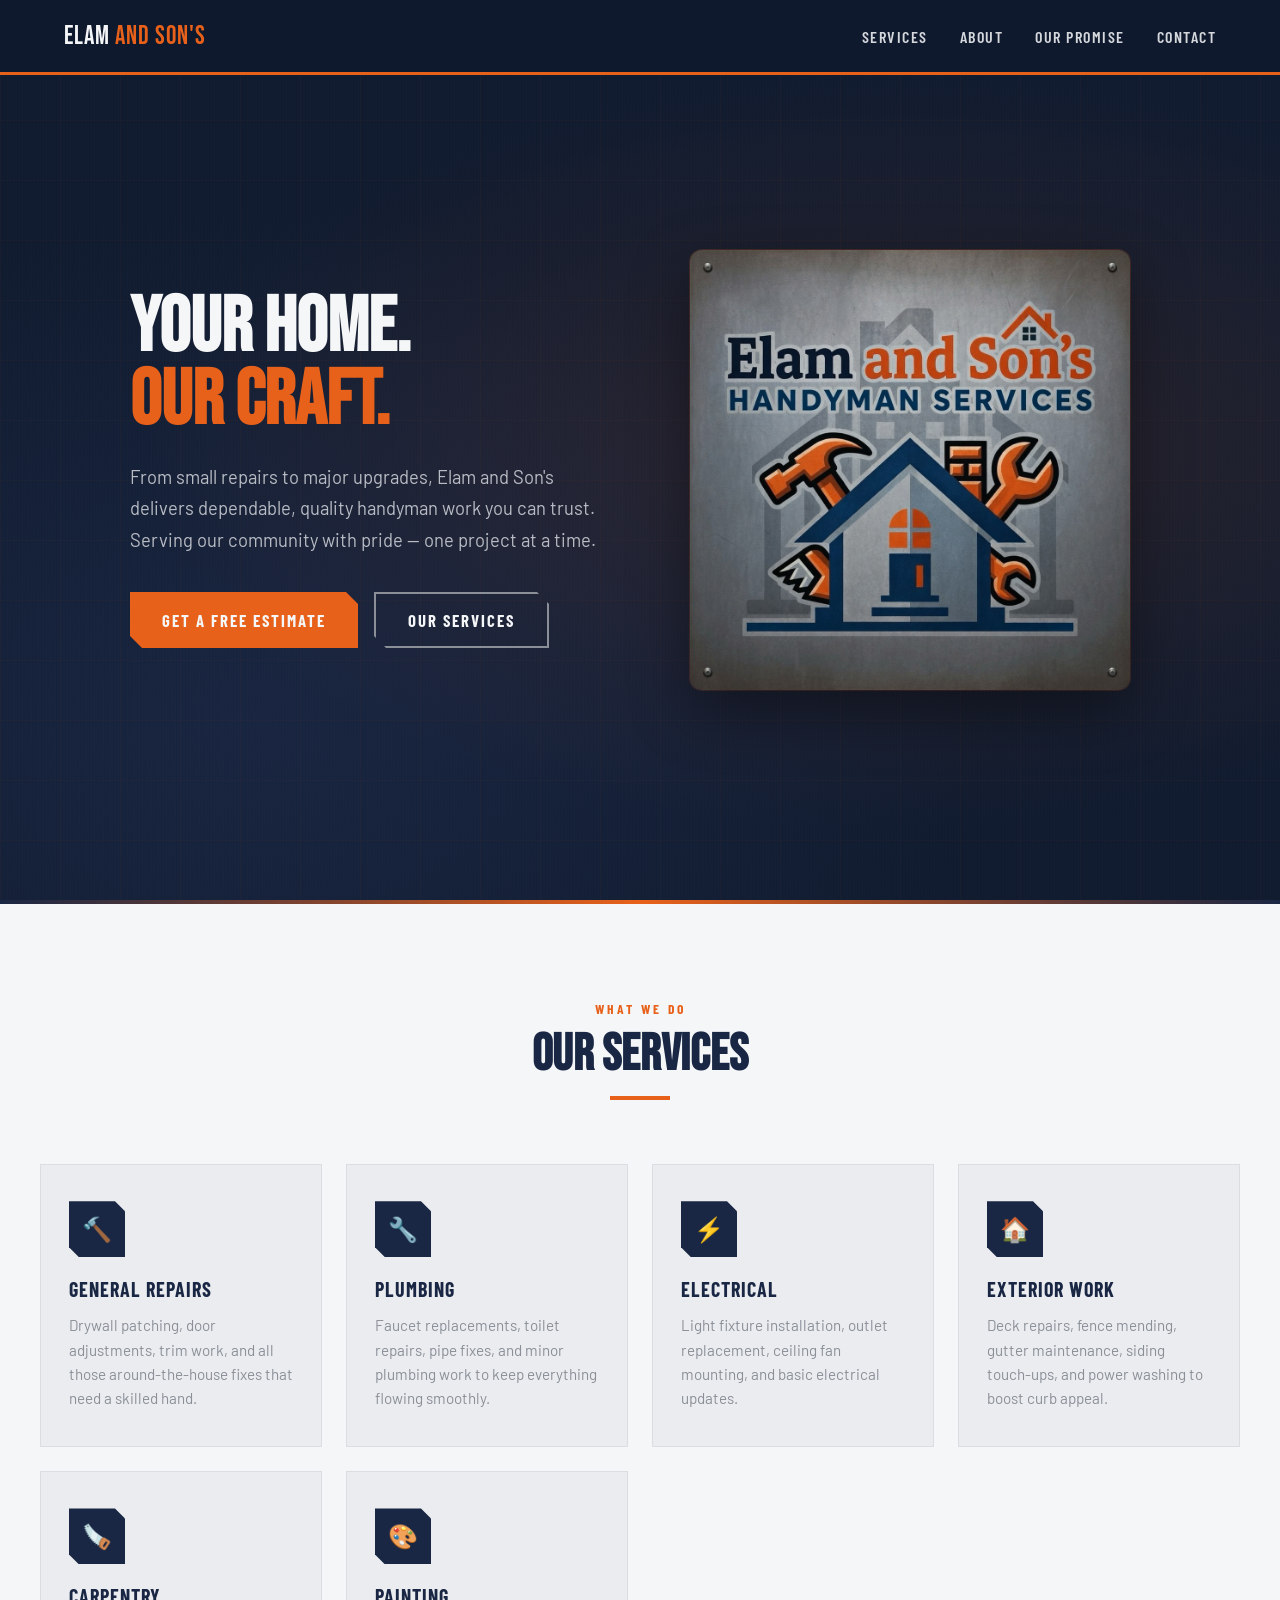
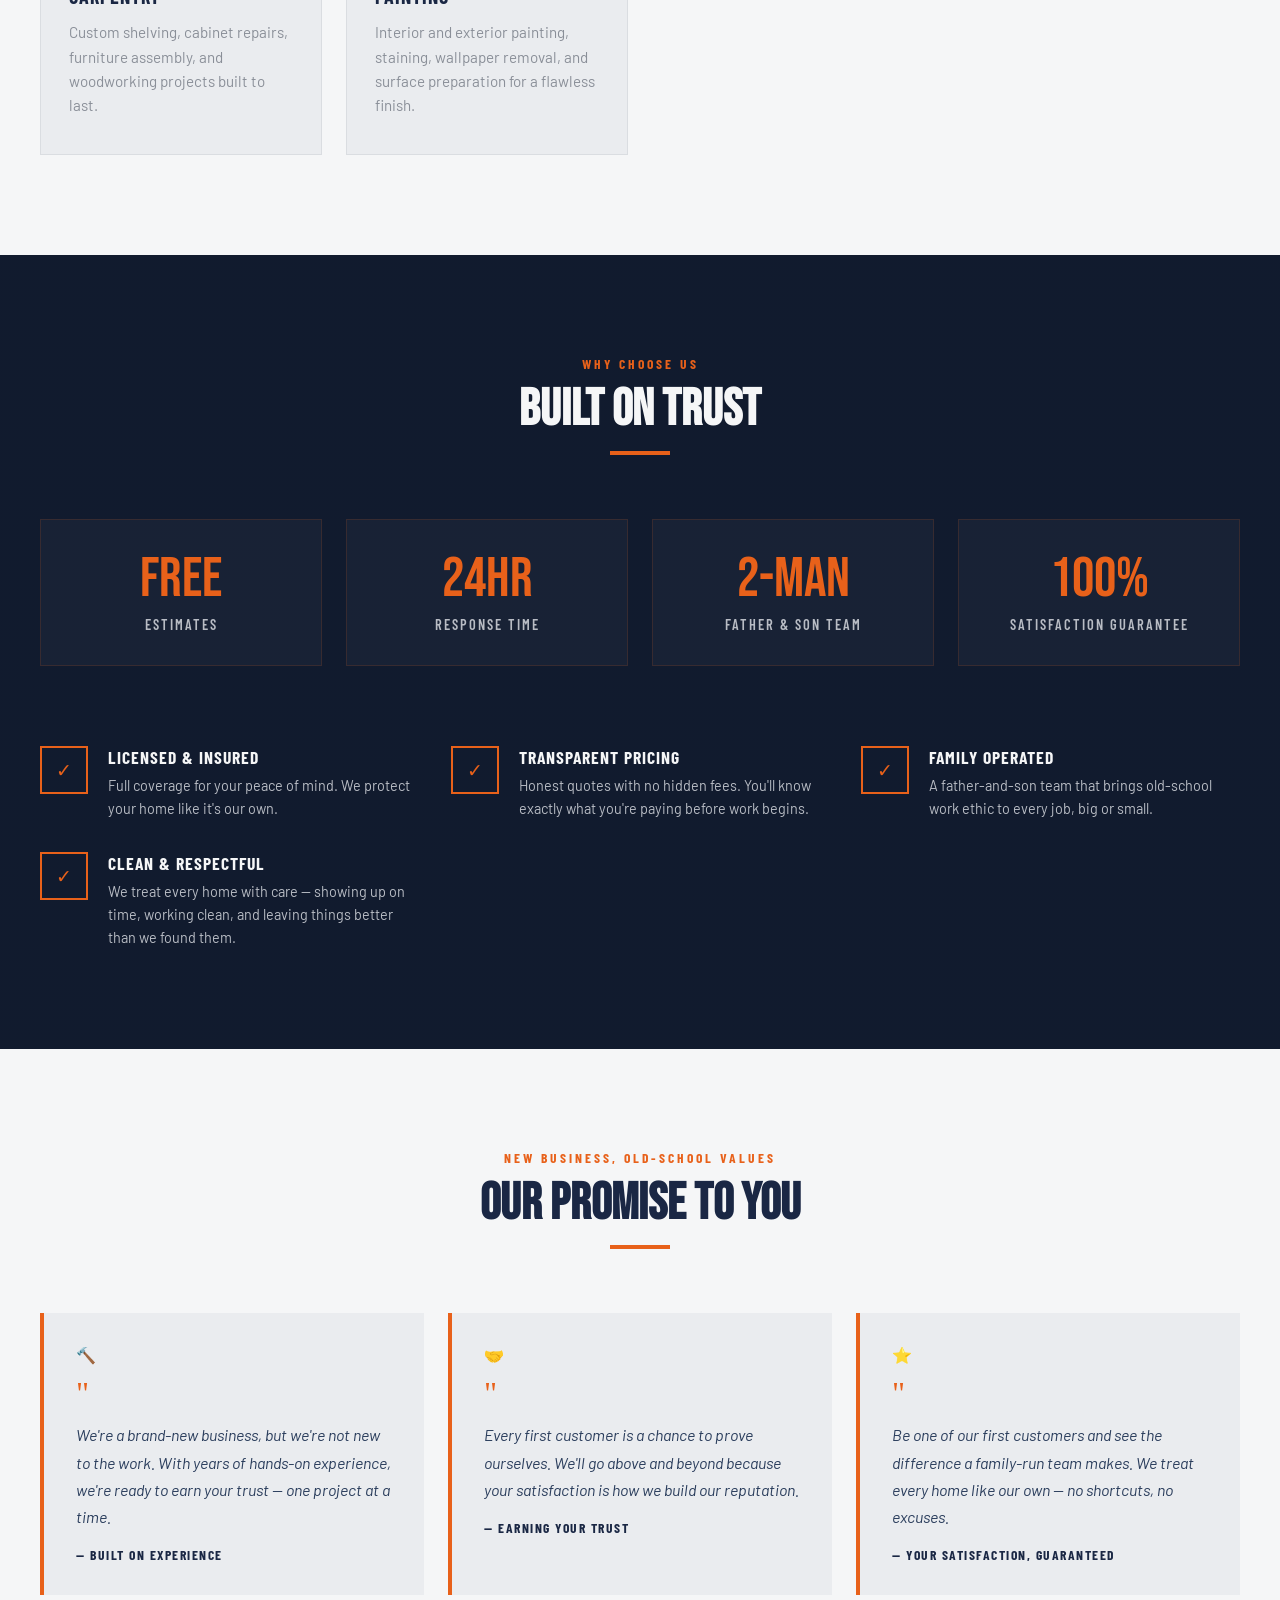
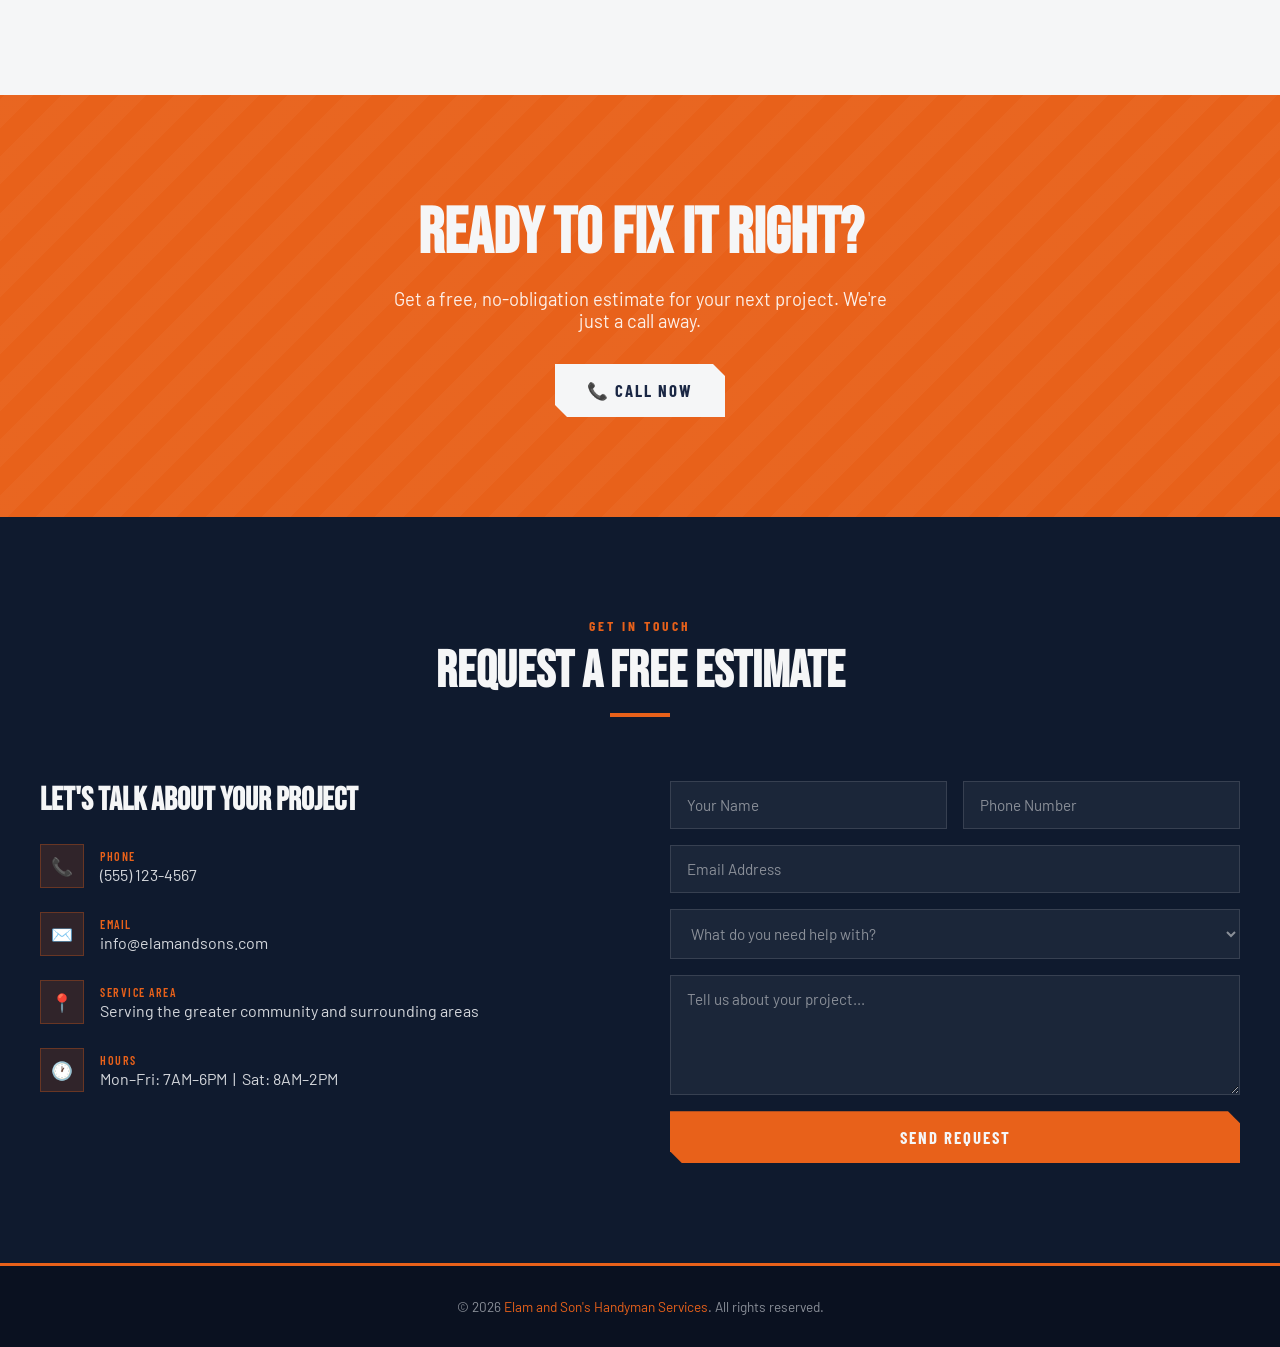
==== index.html @ fe660f05 "minor changes" ====
<!DOCTYPE html>
<html lang="en">
<head>
<meta charset="UTF-8">
<meta name="viewport" content="width=device-width, initial-scale=1.0">
<title>Elam and Son's Handyman Services</title>
<link rel="preconnect" href="https://fonts.googleapis.com">
<link href="https://fonts.googleapis.com/css2?family=Bebas+Neue&family=Barlow:wght@400;500;600;700&family=Barlow+Condensed:wght@600;700&display=swap" rel="stylesheet">
<style>
  :root {
    --navy: #1a2744;
    --navy-deep: #0f1a2e;
    --navy-light: #2a3d5c;
    --orange: #e8611a;
    --orange-bright: #f47b3a;
    --orange-dark: #c4500f;
    --steel: #b8bcc4;
    --steel-light: #d4d7dc;
    --steel-dark: #8a8f98;
    --white: #f5f6f7;
    --off-white: #eaecef;
    --text: #1a1e24;
  }

  * { margin: 0; padding: 0; box-sizing: border-box; }

  html { scroll-behavior: smooth; }

  body {
    font-family: 'Barlow', sans-serif;
    color: var(--text);
    background: var(--off-white);
    overflow-x: hidden;
  }

  /* ─── BRUSHED METAL TEXTURE ─── */
  .metal-bg {
    background:
      repeating-linear-gradient(
        90deg,
        transparent,
        rgba(255,255,255,0.03) 1px,
        transparent 2px
      ),
      linear-gradient(180deg, #c8ccd4 0%, #a8adb6 30%, #bcc0c8 60%, #9ea3ac 100%);
  }

  /* ─── NAV ─── */
  nav {
    position: fixed;
    top: 0;
    width: 100%;
    z-index: 100;
    background: rgba(15, 26, 46, 0.95);
    backdrop-filter: blur(12px);
    border-bottom: 3px solid var(--orange);
    transition: all 0.3s ease;
  }

  nav .nav-inner {
    max-width: 1200px;
    margin: 0 auto;
    padding: 0 24px;
    display: flex;
    align-items: center;
    justify-content: space-between;
    height: 72px;
  }

  nav .logo-text {
    font-family: 'Bebas Neue', sans-serif;
    font-size: 1.6rem;
    color: var(--white);
    letter-spacing: 1px;
  }

  nav .logo-text span { color: var(--orange); }

  nav ul {
    list-style: none;
    display: flex;
    gap: 32px;
  }

  nav ul li a {
    font-family: 'Barlow Condensed', sans-serif;
    font-weight: 600;
    font-size: 1rem;
    color: var(--steel-light);
    text-decoration: none;
    text-transform: uppercase;
    letter-spacing: 1.5px;
    transition: color 0.2s;
    position: relative;
  }

  nav ul li a::after {
    content: '';
    position: absolute;
    bottom: -4px;
    left: 0;
    width: 0;
    height: 2px;
    background: var(--orange);
    transition: width 0.3s ease;
  }

  nav ul li a:hover { color: var(--orange); }
  nav ul li a:hover::after { width: 100%; }

  .mobile-toggle {
    display: none;
    flex-direction: column;
    gap: 5px;
    cursor: pointer;
    background: none;
    border: none;
    padding: 8px;
  }

  .mobile-toggle span {
    width: 28px;
    height: 3px;
    background: var(--white);
    border-radius: 2px;
    transition: 0.3s;
  }

  /* ─── HERO ─── */
  .hero {
    position: relative;
    min-height: 100vh;
    display: flex;
    align-items: center;
    background: var(--navy-deep);
    overflow: hidden;
  }

  .hero::before {
    content: '';
    position: absolute;
    inset: 0;
    background:
      repeating-linear-gradient(
        90deg,
        transparent,
        rgba(255,255,255,0.015) 1px,
        transparent 3px
      ),
      radial-gradient(ellipse at 70% 50%, rgba(232, 97, 26, 0.12) 0%, transparent 60%),
      radial-gradient(ellipse at 20% 80%, rgba(26, 39, 68, 0.8) 0%, transparent 50%);
  }

  .hero-grid {
    position: absolute;
    inset: 0;
    background-image:
      linear-gradient(rgba(232, 97, 26, 0.05) 1px, transparent 1px),
      linear-gradient(90deg, rgba(232, 97, 26, 0.05) 1px, transparent 1px);
    background-size: 60px 60px;
    opacity: 0.6;
  }

  .hero-content {
    position: relative;
    z-index: 2;
    max-width: 1200px;
    margin: 0 auto;
    padding: 120px 24px 80px;
    display: grid;
    grid-template-columns: 1fr 1fr;
    gap: 60px;
    align-items: center;
  }

  .hero-text h1 {
    font-family: 'Bebas Neue', sans-serif;
    font-size: clamp(3rem, 6vw, 5.5rem);
    color: var(--white);
    line-height: 0.95;
    margin-bottom: 24px;
  }

  .hero-text h1 .orange { color: var(--orange); }

  .hero-text p {
    font-size: 1.15rem;
    color: var(--steel);
    line-height: 1.7;
    max-width: 480px;
    margin-bottom: 36px;
  }

  .hero-logo {
    display: flex;
    justify-content: center;
    align-items: center;
  }

  .hero-logo img {
    width: 100%;
    max-width: 440px;
    border-radius: 12px;
    box-shadow:
      0 20px 60px rgba(0,0,0,0.4),
      0 0 0 1px rgba(232, 97, 26, 0.2);
    animation: floatIn 1s ease-out 0.3s both;
  }

  @keyframes floatIn {
    from { opacity: 0; transform: translateY(30px) scale(0.95); }
    to { opacity: 1; transform: translateY(0) scale(1); }
  }

  .cta-group { display: flex; gap: 16px; flex-wrap: wrap; }

  .btn {
    display: inline-flex;
    align-items: center;
    gap: 8px;
    padding: 16px 32px;
    font-family: 'Barlow Condensed', sans-serif;
    font-weight: 700;
    font-size: 1.05rem;
    text-transform: uppercase;
    letter-spacing: 2px;
    text-decoration: none;
    border: none;
    cursor: pointer;
    transition: all 0.3s ease;
  }

  .btn-primary {
    background: var(--orange);
    color: var(--white);
    clip-path: polygon(0 0, calc(100% - 12px) 0, 100% 12px, 100% 100%, 12px 100%, 0 calc(100% - 12px));
  }

  .btn-primary:hover {
    background: var(--orange-bright);
    transform: translateY(-2px);
    box-shadow: 0 8px 24px rgba(232, 97, 26, 0.35);
  }

  .btn-outline {
    background: transparent;
    color: var(--white);
    border: 2px solid var(--steel-dark);
    clip-path: polygon(0 0, calc(100% - 12px) 0, 100% 12px, 100% 100%, 12px 100%, 0 calc(100% - 12px));
  }

  .btn-outline:hover {
    border-color: var(--orange);
    color: var(--orange);
    transform: translateY(-2px);
  }

  /* ─── SECTION BASICS ─── */
  section { padding: 100px 24px; }

  .section-header {
    text-align: center;
    margin-bottom: 64px;
  }

  .section-header .tag {
    font-family: 'Barlow Condensed', sans-serif;
    font-weight: 700;
    font-size: 0.85rem;
    text-transform: uppercase;
    letter-spacing: 3px;
    color: var(--orange);
    margin-bottom: 12px;
    display: block;
  }

  .section-header h2 {
    font-family: 'Bebas Neue', sans-serif;
    font-size: clamp(2.4rem, 4vw, 3.5rem);
    color: var(--navy);
    line-height: 1;
  }

  .section-header h2.light { color: var(--white); }

  .section-header .line {
    width: 60px;
    height: 4px;
    background: var(--orange);
    margin: 16px auto 0;
  }

  .container {
    max-width: 1200px;
    margin: 0 auto;
  }

  /* ─── SERVICES ─── */
  .services {
    background: var(--white);
    position: relative;
  }

  .services::before {
    content: '';
    position: absolute;
    top: 0;
    left: 0;
    right: 0;
    height: 4px;
    background: linear-gradient(90deg, var(--navy), var(--orange), var(--navy));
  }

  .services-grid {
    display: grid;
    grid-template-columns: repeat(auto-fit, minmax(280px, 1fr));
    gap: 24px;
  }

  .service-card {
    background: var(--off-white);
    border: 1px solid rgba(26, 39, 68, 0.08);
    padding: 36px 28px;
    position: relative;
    overflow: hidden;
    transition: all 0.4s ease;
    cursor: default;
  }

  .service-card::before {
    content: '';
    position: absolute;
    top: 0;
    left: 0;
    width: 4px;
    height: 0;
    background: var(--orange);
    transition: height 0.4s ease;
  }

  .service-card:hover::before { height: 100%; }

  .service-card:hover {
    background: var(--white);
    transform: translateY(-4px);
    box-shadow: 0 12px 36px rgba(26, 39, 68, 0.1);
  }

  .service-icon {
    width: 56px;
    height: 56px;
    background: var(--navy);
    display: flex;
    align-items: center;
    justify-content: center;
    margin-bottom: 20px;
    clip-path: polygon(0 0, calc(100% - 10px) 0, 100% 10px, 100% 100%, 10px 100%, 0 calc(100% - 10px));
    font-size: 1.5rem;
  }

  .service-card h3 {
    font-family: 'Barlow Condensed', sans-serif;
    font-weight: 700;
    font-size: 1.25rem;
    text-transform: uppercase;
    letter-spacing: 1px;
    color: var(--navy);
    margin-bottom: 12px;
  }

  .service-card p {
    color: var(--steel-dark);
    line-height: 1.6;
    font-size: 0.95rem;
  }

  /* ─── WHY US ─── */
  .why-us {
    background: var(--navy-deep);
    position: relative;
  }

  .why-us::before {
    content: '';
    position: absolute;
    inset: 0;
    background:
      repeating-linear-gradient(
        0deg,
        transparent,
        rgba(232, 97, 26, 0.02) 1px,
        transparent 2px
      );
  }

  .stats-row {
    display: grid;
    grid-template-columns: repeat(4, 1fr);
    gap: 24px;
    margin-bottom: 80px;
    position: relative;
    z-index: 1;
  }

  .stat-card {
    text-align: center;
    padding: 32px 16px;
    border: 1px solid rgba(232, 97, 26, 0.15);
    background: rgba(255,255,255,0.03);
  }

  .stat-card .number {
    font-family: 'Bebas Neue', sans-serif;
    font-size: 3.5rem;
    color: var(--orange);
    line-height: 1;
  }

  .stat-card .label {
    font-family: 'Barlow Condensed', sans-serif;
    font-weight: 600;
    font-size: 0.9rem;
    text-transform: uppercase;
    letter-spacing: 2px;
    color: var(--steel);
    margin-top: 8px;
  }

  .features-grid {
    display: grid;
    grid-template-columns: repeat(auto-fit, minmax(320px, 1fr));
    gap: 32px;
    position: relative;
    z-index: 1;
  }

  .feature {
    display: flex;
    gap: 20px;
    align-items: flex-start;
  }

  .feature-icon {
    flex-shrink: 0;
    width: 48px;
    height: 48px;
    border: 2px solid var(--orange);
    display: flex;
    align-items: center;
    justify-content: center;
    font-size: 1.2rem;
    color: var(--orange);
  }

  .feature h3 {
    font-family: 'Barlow Condensed', sans-serif;
    font-weight: 700;
    font-size: 1.1rem;
    text-transform: uppercase;
    letter-spacing: 1px;
    color: var(--white);
    margin-bottom: 6px;
  }

  .feature p {
    color: var(--steel);
    font-size: 0.9rem;
    line-height: 1.6;
  }

  /* ─── TESTIMONIALS ─── */
  .testimonials {
    background: var(--white);
  }

  .testimonials-grid {
    display: grid;
    grid-template-columns: repeat(auto-fit, minmax(340px, 1fr));
    gap: 24px;
  }

  .testimonial-card {
    background: var(--off-white);
    padding: 32px;
    border-left: 4px solid var(--orange);
    position: relative;
  }

  .testimonial-card .quote {
    font-size: 2rem;
    color: var(--orange);
    font-family: Georgia, serif;
    line-height: 1;
    margin-bottom: 12px;
  }

  .testimonial-card p {
    color: var(--navy-light);
    line-height: 1.7;
    font-style: italic;
    margin-bottom: 16px;
  }

  .testimonial-card .author {
    font-family: 'Barlow Condensed', sans-serif;
    font-weight: 700;
    text-transform: uppercase;
    letter-spacing: 1.5px;
    font-size: 0.85rem;
    color: var(--navy);
    font-style: normal;
  }

  .stars { color: var(--orange); margin-bottom: 12px; letter-spacing: 2px; }

  /* ─── CTA ─── */
  .cta-section {
    background: var(--orange);
    text-align: center;
    position: relative;
    overflow: hidden;
  }

  .cta-section::before {
    content: '';
    position: absolute;
    inset: 0;
    background:
      repeating-linear-gradient(
        -45deg,
        transparent,
        transparent 20px,
        rgba(255,255,255,0.03) 20px,
        rgba(255,255,255,0.03) 40px
      );
  }

  .cta-section h2 {
    font-family: 'Bebas Neue', sans-serif;
    font-size: clamp(2.5rem, 5vw, 4rem);
    color: var(--white);
    position: relative;
    z-index: 1;
    margin-bottom: 16px;
  }

  .cta-section p {
    color: rgba(255,255,255,0.9);
    font-size: 1.15rem;
    position: relative;
    z-index: 1;
    margin-bottom: 32px;
    max-width: 500px;
    margin-left: auto;
    margin-right: auto;
  }

  .btn-white {
    background: var(--white);
    color: var(--navy);
    clip-path: polygon(0 0, calc(100% - 12px) 0, 100% 12px, 100% 100%, 12px 100%, 0 calc(100% - 12px));
    position: relative;
    z-index: 1;
  }

  .btn-white:hover {
    background: var(--navy);
    color: var(--white);
    transform: translateY(-2px);
    box-shadow: 0 8px 24px rgba(0,0,0,0.2);
  }

  /* ─── CONTACT ─── */
  .contact {
    background: var(--navy-deep);
  }

  .contact-grid {
    display: grid;
    grid-template-columns: 1fr 1fr;
    gap: 60px;
    position: relative;
    z-index: 1;
  }

  .contact-info h3 {
    font-family: 'Bebas Neue', sans-serif;
    font-size: 2rem;
    color: var(--white);
    margin-bottom: 24px;
  }

  .contact-item {
    display: flex;
    gap: 16px;
    align-items: center;
    margin-bottom: 24px;
  }

  .contact-item .icon {
    width: 44px;
    height: 44px;
    background: rgba(232, 97, 26, 0.15);
    border: 1px solid rgba(232, 97, 26, 0.3);
    display: flex;
    align-items: center;
    justify-content: center;
    flex-shrink: 0;
    font-size: 1.1rem;
  }

  .contact-item .details .label {
    font-family: 'Barlow Condensed', sans-serif;
    font-weight: 600;
    text-transform: uppercase;
    letter-spacing: 1.5px;
    font-size: 0.75rem;
    color: var(--orange);
    margin-bottom: 2px;
  }

  .contact-item .details .value {
    color: var(--steel-light);
    font-size: 1rem;
  }

  .contact-item .details a {
    color: var(--steel-light);
    text-decoration: none;
    transition: color 0.2s;
  }

  .contact-item .details a:hover { color: var(--orange); }

  .contact-form {
    display: flex;
    flex-direction: column;
    gap: 16px;
  }

  .form-row { display: flex; gap: 16px; }

  .contact-form input,
  .contact-form textarea,
  .contact-form select {
    width: 100%;
    padding: 14px 16px;
    font-family: 'Barlow', sans-serif;
    font-size: 0.95rem;
    background: rgba(255,255,255,0.05);
    border: 1px solid rgba(255,255,255,0.12);
    color: var(--white);
    outline: none;
    transition: border-color 0.3s;
  }

  .contact-form input:focus,
  .contact-form textarea:focus,
  .contact-form select:focus {
    border-color: var(--orange);
  }

  .contact-form input::placeholder,
  .contact-form textarea::placeholder {
    color: var(--steel-dark);
  }

  .contact-form select { color: var(--steel-dark); }
  .contact-form select option { background: var(--navy-deep); color: var(--white); }

  .contact-form textarea { height: 120px; resize: vertical; }

  /* ─── FOOTER ─── */
  footer {
    background: #0a1120;
    padding: 32px 24px;
    text-align: center;
    border-top: 3px solid var(--orange);
  }

  footer p {
    color: var(--steel-dark);
    font-size: 0.85rem;
  }

  footer p span { color: var(--orange); }

  /* ─── ANIMATIONS ─── */
  .fade-up {
    opacity: 0;
    transform: translateY(30px);
    transition: opacity 0.6s ease, transform 0.6s ease;
  }

  .fade-up.visible {
    opacity: 1;
    transform: translateY(0);
  }

  /* ─── RESPONSIVE ─── */
  @media (max-width: 900px) {
    .hero-content { grid-template-columns: 1fr; text-align: center; }
    .hero-text p { margin-left: auto; margin-right: auto; }
    .cta-group { justify-content: center; }
    .hero-logo { order: -1; }
    .hero-logo img { max-width: 300px; }
    .stats-row { grid-template-columns: repeat(2, 1fr); }
    .contact-grid { grid-template-columns: 1fr; }
    .form-row { flex-direction: column; }
  }

  @media (max-width: 640px) {
    nav ul { display: none; }
    nav ul.active {
      display: flex;
      flex-direction: column;
      position: absolute;
      top: 72px;
      left: 0;
      right: 0;
      background: rgba(15, 26, 46, 0.98);
      padding: 24px;
      gap: 20px;
      border-bottom: 3px solid var(--orange);
    }
    .mobile-toggle { display: flex; }
    .stats-row { grid-template-columns: 1fr 1fr; }
    .testimonials-grid { grid-template-columns: 1fr; }
  }
</style>
</head>
<body>

<!-- ─── NAV ─── -->
<nav>
  <div class="nav-inner">
    <div class="logo-text">Elam <span>and Son's</span></div>
    <ul id="navMenu">
      <li><a href="#services">Services</a></li>
      <li><a href="#why-us">About</a></li>
      <li><a href="#our-promise">Our Promise</a></li>
      <li><a href="#contact">Contact</a></li>
    </ul>
    <button class="mobile-toggle" onclick="document.getElementById('navMenu').classList.toggle('active')" aria-label="Menu">
      <span></span><span></span><span></span>
    </button>
  </div>
</nav>

<!-- ─── HERO ─── -->
<section class="hero">
  <div class="hero-grid"></div>
  <div class="hero-content">
    <div class="hero-text">
      <h1>YOUR HOME.<br><span class="orange">OUR CRAFT.</span></h1>
      <p>From small repairs to major upgrades, Elam and Son's delivers dependable, quality handyman work you can trust. Serving our community with pride — one project at a time.</p>
      <div class="cta-group">
        <a href="#contact" class="btn btn-primary">Get a Free Estimate</a>
        <a href="#services" class="btn btn-outline">Our Services</a>
      </div>
    </div>
    <div class="hero-logo">
      <img src="logo.jpg" alt="Elam and Son's Handyman Services Logo">
    </div>
  </div>
</section>

<!-- ─── SERVICES ─── -->
<section class="services" id="services">
  <div class="container">
    <div class="section-header fade-up">
      <span class="tag">What We Do</span>
      <h2>Our Services</h2>
      <div class="line"></div>
    </div>
    <div class="services-grid">
      <div class="service-card fade-up">
        <div class="service-icon">🔨</div>
        <h3>General Repairs</h3>
        <p>Drywall patching, door adjustments, trim work, and all those around-the-house fixes that need a skilled hand.</p>
      </div>
      <div class="service-card fade-up">
        <div class="service-icon">🔧</div>
        <h3>Plumbing</h3>
        <p>Faucet replacements, toilet repairs, pipe fixes, and minor plumbing work to keep everything flowing smoothly.</p>
      </div>
      <div class="service-card fade-up">
        <div class="service-icon">⚡</div>
        <h3>Electrical</h3>
        <p>Light fixture installation, outlet replacement, ceiling fan mounting, and basic electrical updates.</p>
      </div>
      <div class="service-card fade-up">
        <div class="service-icon">🏠</div>
        <h3>Exterior Work</h3>
        <p>Deck repairs, fence mending, gutter maintenance, siding touch-ups, and power washing to boost curb appeal.</p>
      </div>
      <div class="service-card fade-up">
        <div class="service-icon">🪚</div>
        <h3>Carpentry</h3>
        <p>Custom shelving, cabinet repairs, furniture assembly, and woodworking projects built to last.</p>
      </div>
      <div class="service-card fade-up">
        <div class="service-icon">🎨</div>
        <h3>Painting</h3>
        <p>Interior and exterior painting, staining, wallpaper removal, and surface preparation for a flawless finish.</p>
      </div>
    </div>
  </div>
</section>

<!-- ─── WHY US ─── -->
<section class="why-us" id="why-us">
  <div class="container">
    <div class="section-header fade-up">
      <span class="tag">Why Choose Us</span>
      <h2 class="light">Built on Trust</h2>
      <div class="line"></div>
    </div>
    <div class="stats-row">
      <div class="stat-card fade-up">
        <div class="number">FREE</div>
        <div class="label">Estimates</div>
      </div>
      <div class="stat-card fade-up">
        <div class="number">24hr</div>
        <div class="label">Response Time</div>
      </div>
      <div class="stat-card fade-up">
        <div class="number">2-MAN</div>
        <div class="label">Father & Son Team</div>
      </div>
      <div class="stat-card fade-up">
        <div class="number">100%</div>
        <div class="label">Satisfaction Guarantee</div>
      </div>
    </div>
    <div class="features-grid">
      <div class="feature fade-up">
        <div class="feature-icon">✓</div>
        <div>
          <h3>Licensed & Insured</h3>
          <p>Full coverage for your peace of mind. We protect your home like it's our own.</p>
        </div>
      </div>
      <div class="feature fade-up">
        <div class="feature-icon">✓</div>
        <div>
          <h3>Transparent Pricing</h3>
          <p>Honest quotes with no hidden fees. You'll know exactly what you're paying before work begins.</p>
        </div>
      </div>
      <div class="feature fade-up">
        <div class="feature-icon">✓</div>
        <div>
          <h3>Family Operated</h3>
          <p>A father-and-son team that brings old-school work ethic to every job, big or small.</p>
        </div>
      </div>
      <div class="feature fade-up">
        <div class="feature-icon">✓</div>
        <div>
          <h3>Clean & Respectful</h3>
          <p>We treat every home with care — showing up on time, working clean, and leaving things better than we found them.</p>
        </div>
      </div>
    </div>
  </div>
</section>

<!-- ─── OUR PROMISE ─── -->
<section class="testimonials" id="our-promise">
  <div class="container">
    <div class="section-header fade-up">
      <span class="tag">New Business, Old-School Values</span>
      <h2>Our Promise to You</h2>
      <div class="line"></div>
    </div>
    <div class="testimonials-grid">
      <div class="testimonial-card fade-up">
        <div class="stars">🔨</div>
        <div class="quote">"</div>
        <p>We're a brand-new business, but we're not new to the work. With years of hands-on experience, we're ready to earn your trust — one project at a time.</p>
        <div class="author">— Built on Experience</div>
      </div>
      <div class="testimonial-card fade-up">
        <div class="stars">🤝</div>
        <div class="quote">"</div>
        <p>Every first customer is a chance to prove ourselves. We'll go above and beyond because your satisfaction is how we build our reputation.</p>
        <div class="author">— Earning Your Trust</div>
      </div>
      <div class="testimonial-card fade-up">
        <div class="stars">⭐</div>
        <div class="quote">"</div>
        <p>Be one of our first customers and see the difference a family-run team makes. We treat every home like our own — no shortcuts, no excuses.</p>
        <div class="author">— Your Satisfaction, Guaranteed</div>
      </div>
    </div>
  </div>
</section>

<!-- ─── CTA ─── -->
<section class="cta-section">
  <div class="container">
    <h2>Ready to Fix It Right?</h2>
    <p>Get a free, no-obligation estimate for your next project. We're just a call away.</p>
    <a href="tel:+15551234567" class="btn btn-white">📞 Call Now</a>
  </div>
</section>

<!-- ─── CONTACT ─── -->
<section class="contact" id="contact">
  <div class="container">
    <div class="section-header fade-up">
      <span class="tag">Get In Touch</span>
      <h2 class="light">Request a Free Estimate</h2>
      <div class="line"></div>
    </div>
    <div class="contact-grid">
      <div class="contact-info fade-up">
        <h3>Let's Talk About Your Project</h3>
        <div class="contact-item">
          <div class="icon">📞</div>
          <div class="details">
            <div class="label">Phone</div>
            <div class="value"><a href="tel:+15551234567">(555) 123-4567</a></div>
          </div>
        </div>
        <div class="contact-item">
          <div class="icon">✉️</div>
          <div class="details">
            <div class="label">Email</div>
            <div class="value"><a href="mailto:info@elamandsons.com">info@elamandsons.com</a></div>
          </div>
        </div>
        <div class="contact-item">
          <div class="icon">📍</div>
          <div class="details">
            <div class="label">Service Area</div>
            <div class="value">Serving the greater community and surrounding areas</div>
          </div>
        </div>
        <div class="contact-item">
          <div class="icon">🕐</div>
          <div class="details">
            <div class="label">Hours</div>
            <div class="value">Mon–Fri: 7AM–6PM &nbsp;|&nbsp; Sat: 8AM–2PM</div>
          </div>
        </div>
      </div>
      <form class="contact-form fade-up" onsubmit="event.preventDefault(); alert('Thank you! We\'ll be in touch within 24 hours.');">
        <div class="form-row">
          <input type="text" placeholder="Your Name" required>
          <input type="tel" placeholder="Phone Number" required>
        </div>
        <input type="email" placeholder="Email Address">
        <select>
          <option value="" disabled selected>What do you need help with?</option>
          <option>General Repairs</option>
          <option>Plumbing</option>
          <option>Electrical</option>
          <option>Exterior Work</option>
          <option>Carpentry</option>
          <option>Painting</option>
          <option>Other</option>
        </select>
        <textarea placeholder="Tell us about your project..."></textarea>
        <button type="submit" class="btn btn-primary" style="width:100%; justify-content:center;">Send Request</button>
      </form>
    </div>
  </div>
</section>

<!-- ─── FOOTER ─── -->
<footer>
  <p>© 2026 <span>Elam and Son's Handyman Services</span>. All rights reserved.</p>
</footer>

<script>
  // Scroll animations
  const observer = new IntersectionObserver((entries) => {
    entries.forEach((entry, i) => {
      if (entry.isIntersecting) {
        setTimeout(() => entry.target.classList.add('visible'), i * 80);
        observer.unobserve(entry.target);
      }
    });
  }, { threshold: 0.15 });

  document.querySelectorAll('.fade-up').forEach(el => observer.observe(el));

  // Close mobile menu on link click
  document.querySelectorAll('#navMenu a').forEach(a => {
    a.addEventListener('click', () => {
      document.getElementById('navMenu').classList.remove('active');
    });
  });
</script>

</body>
</html>
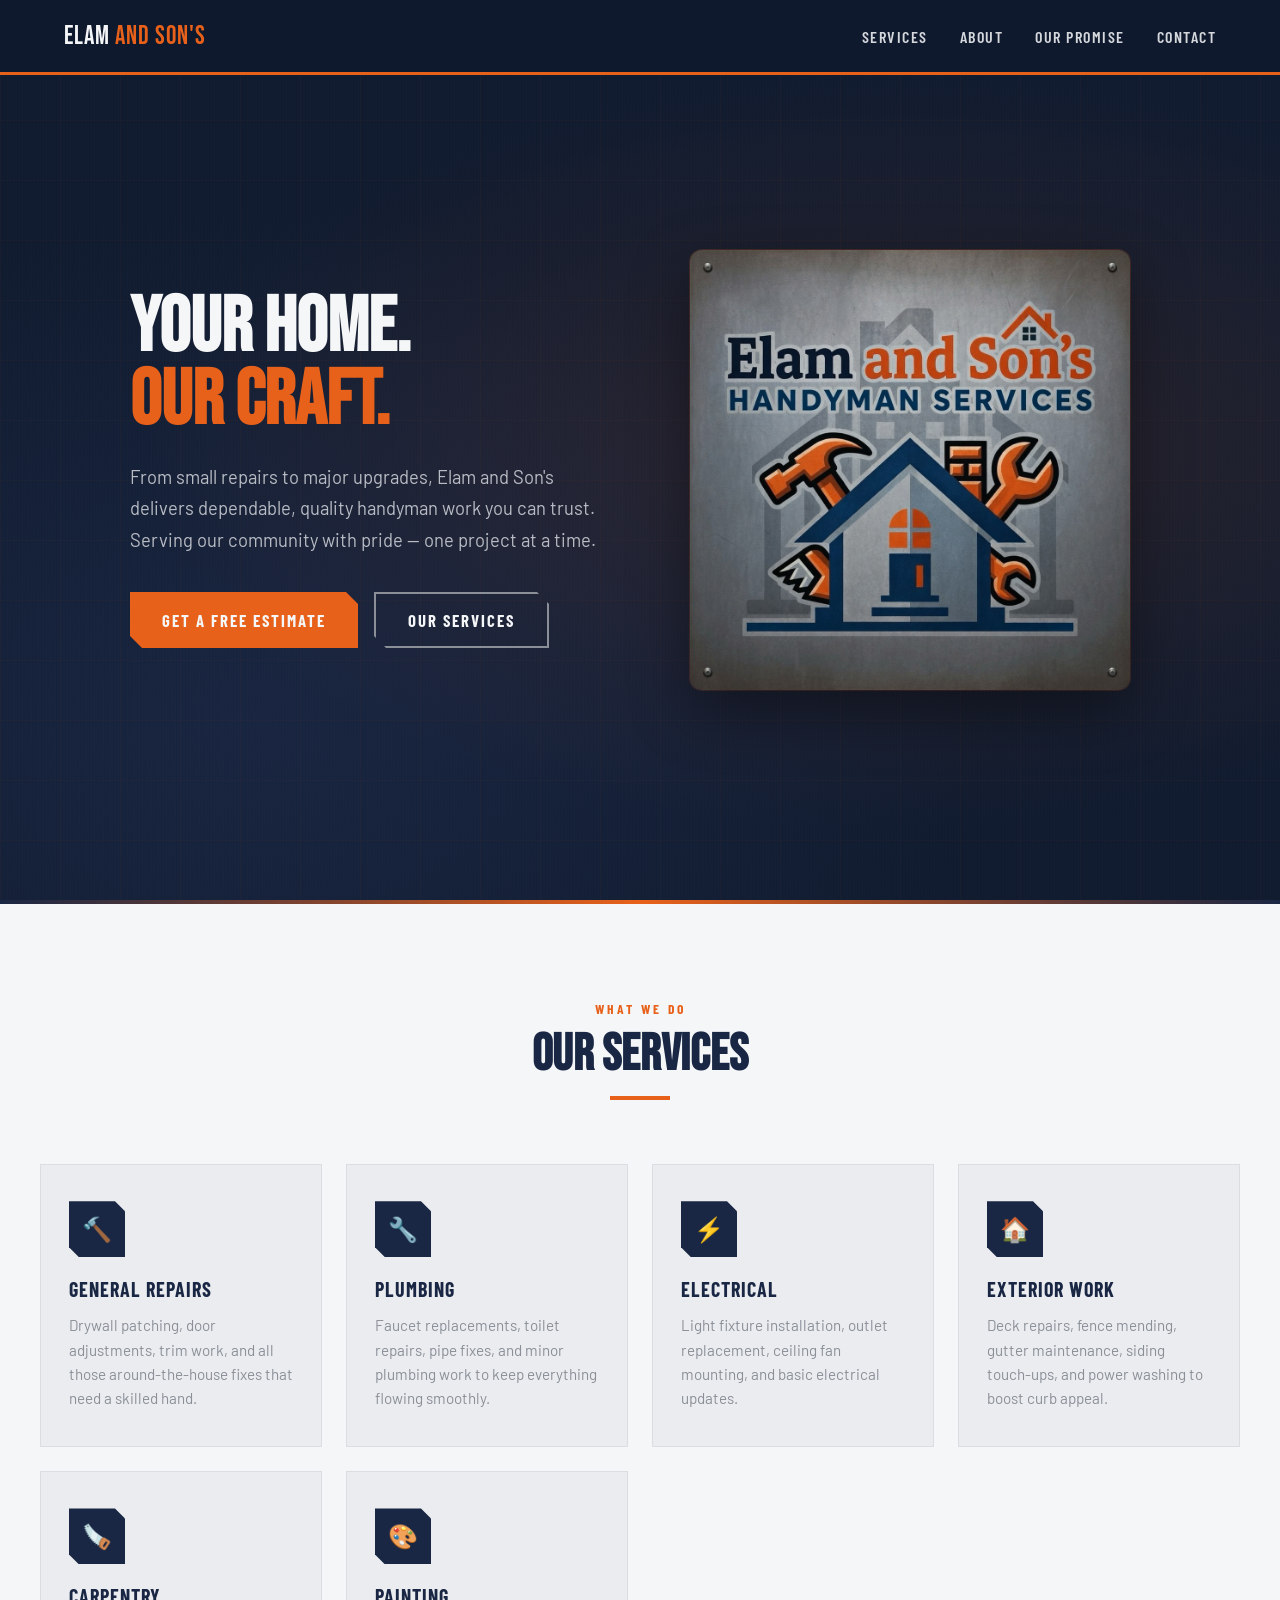
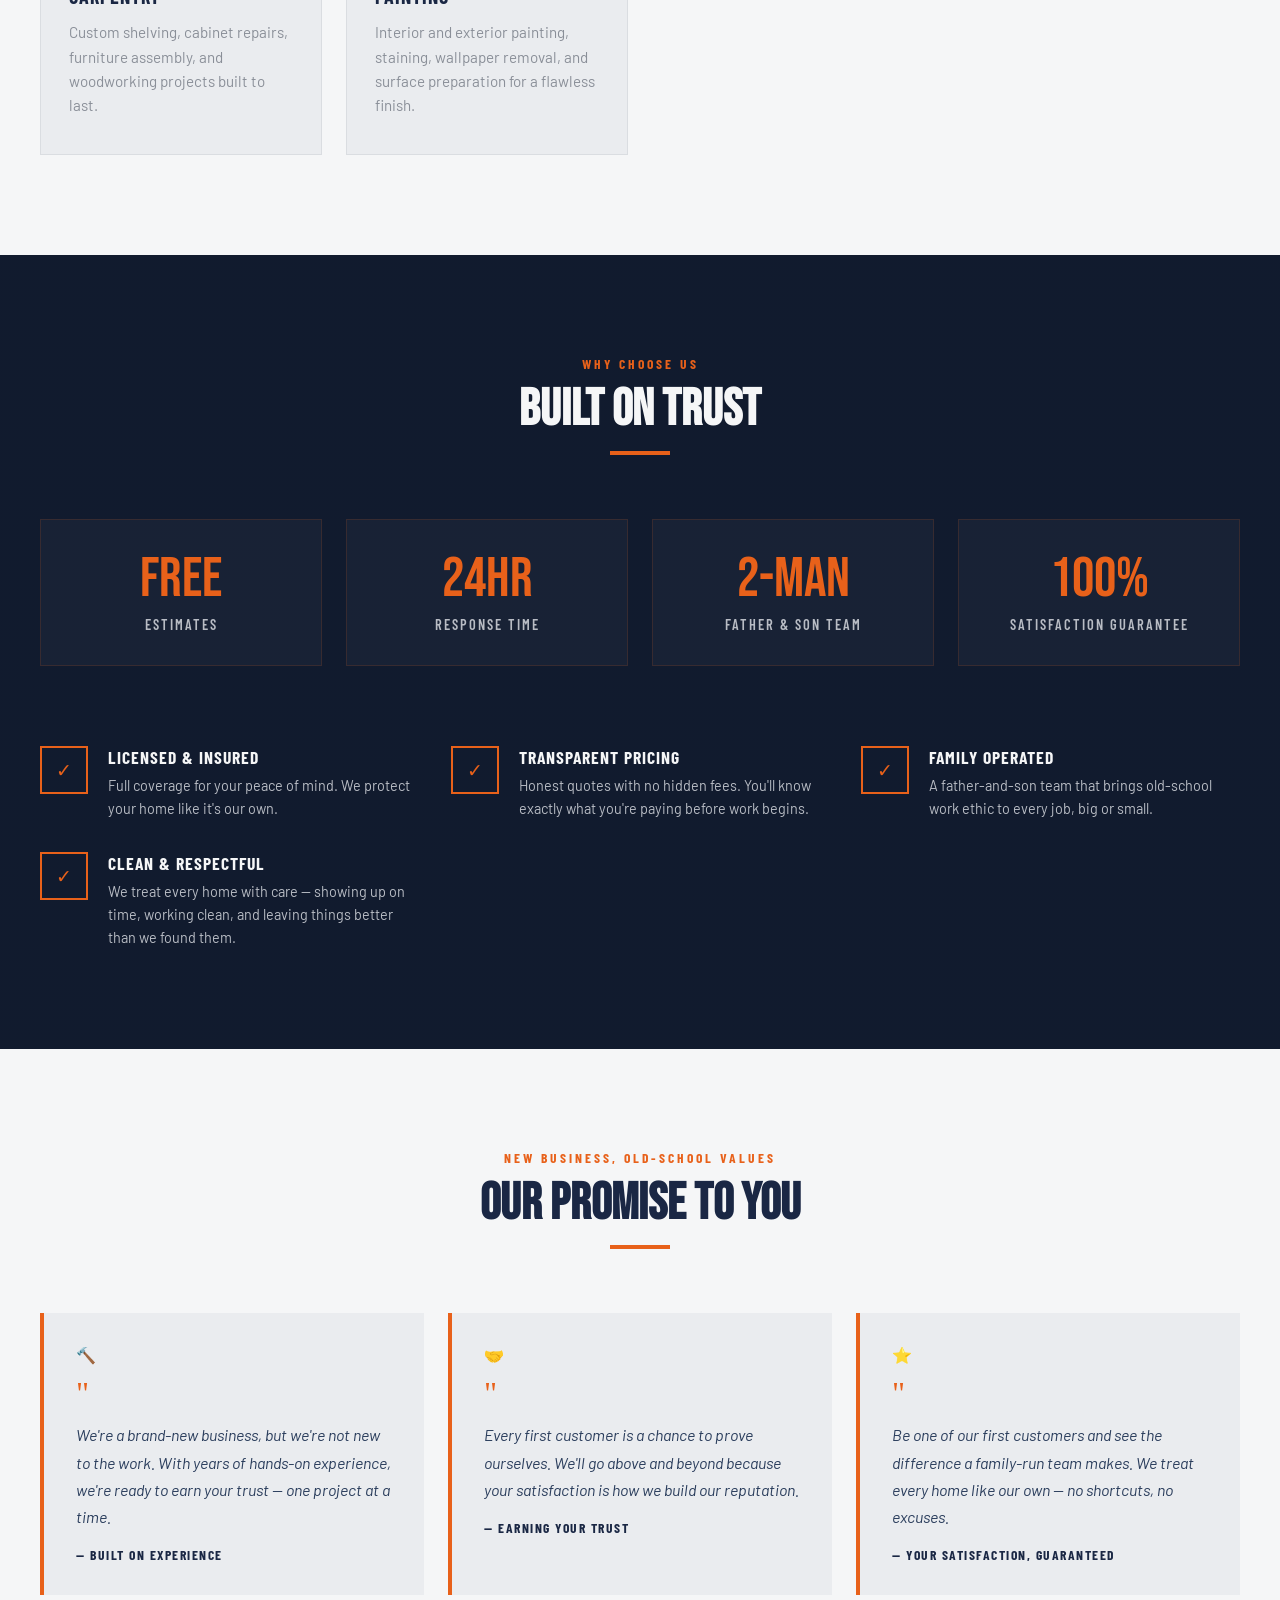
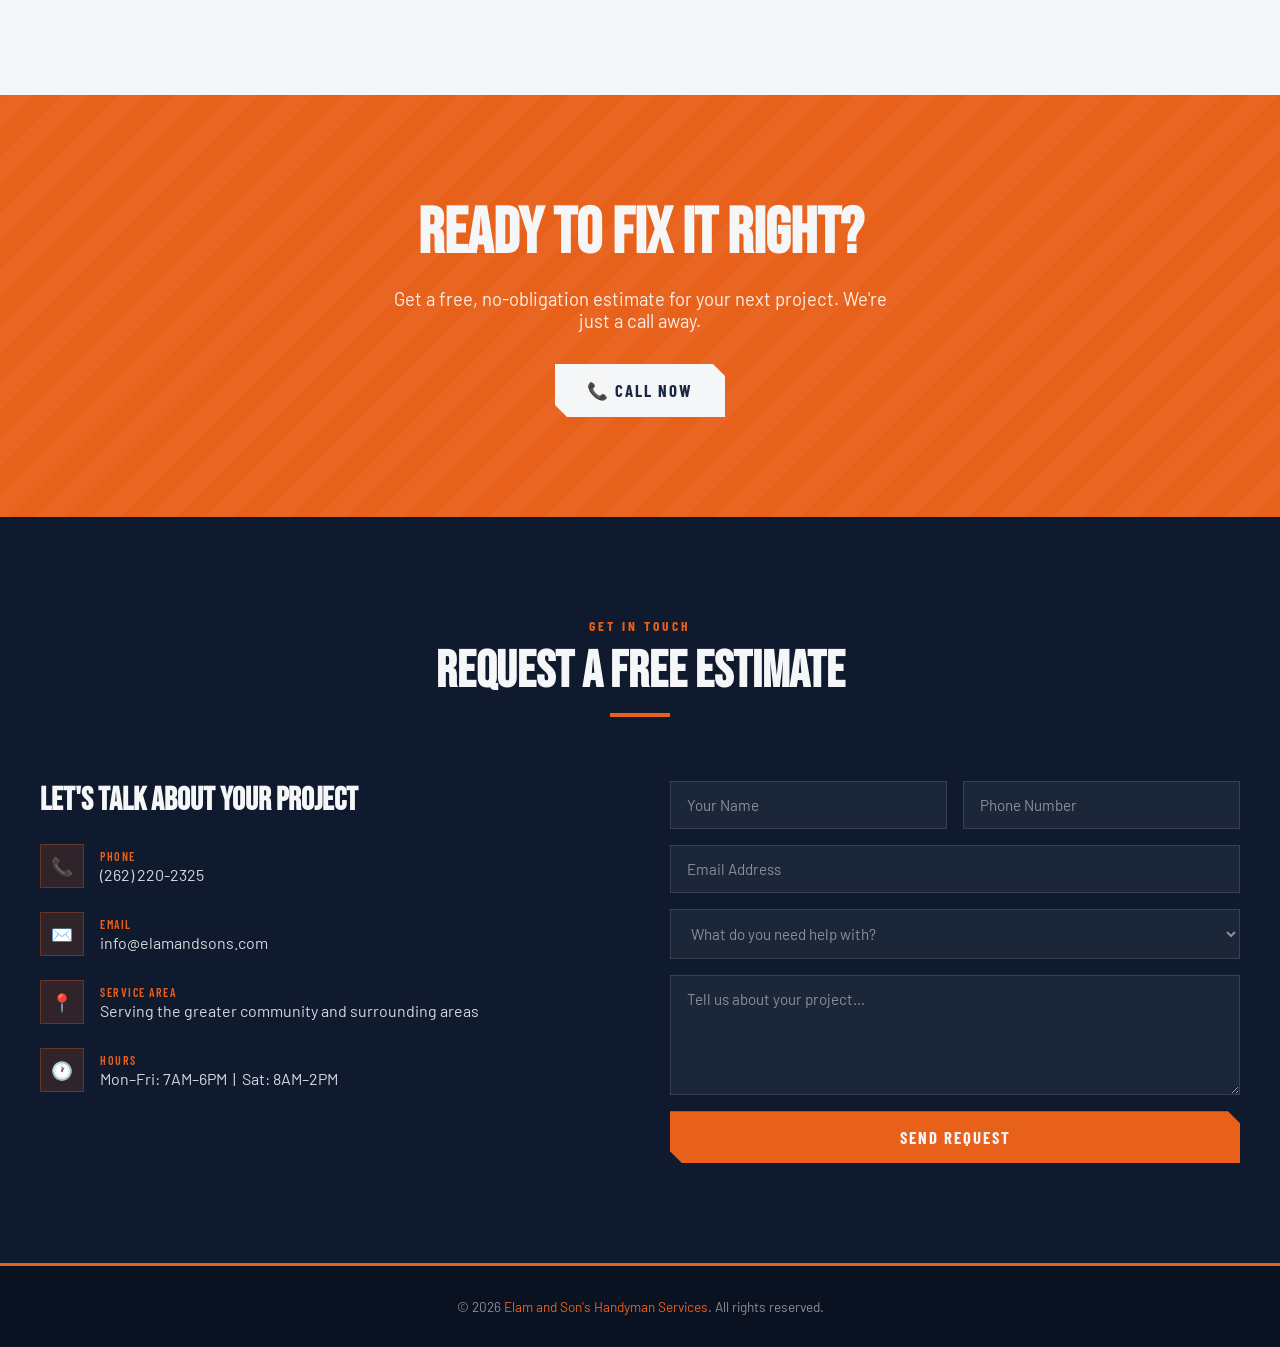
==== commit ecf32d5f: "number changes" ====
--- a/index.html
+++ b/index.html
@@ -922,7 +922,7 @@
           <div class="icon">📞</div>
           <div class="details">
             <div class="label">Phone</div>
-            <div class="value"><a href="tel:+15551234567">(555) 123-4567</a></div>
+            <div class="value"><a href="tel:+12622202325">(262) 220-2325</a></div>
           </div>
         </div>
         <div class="contact-item">
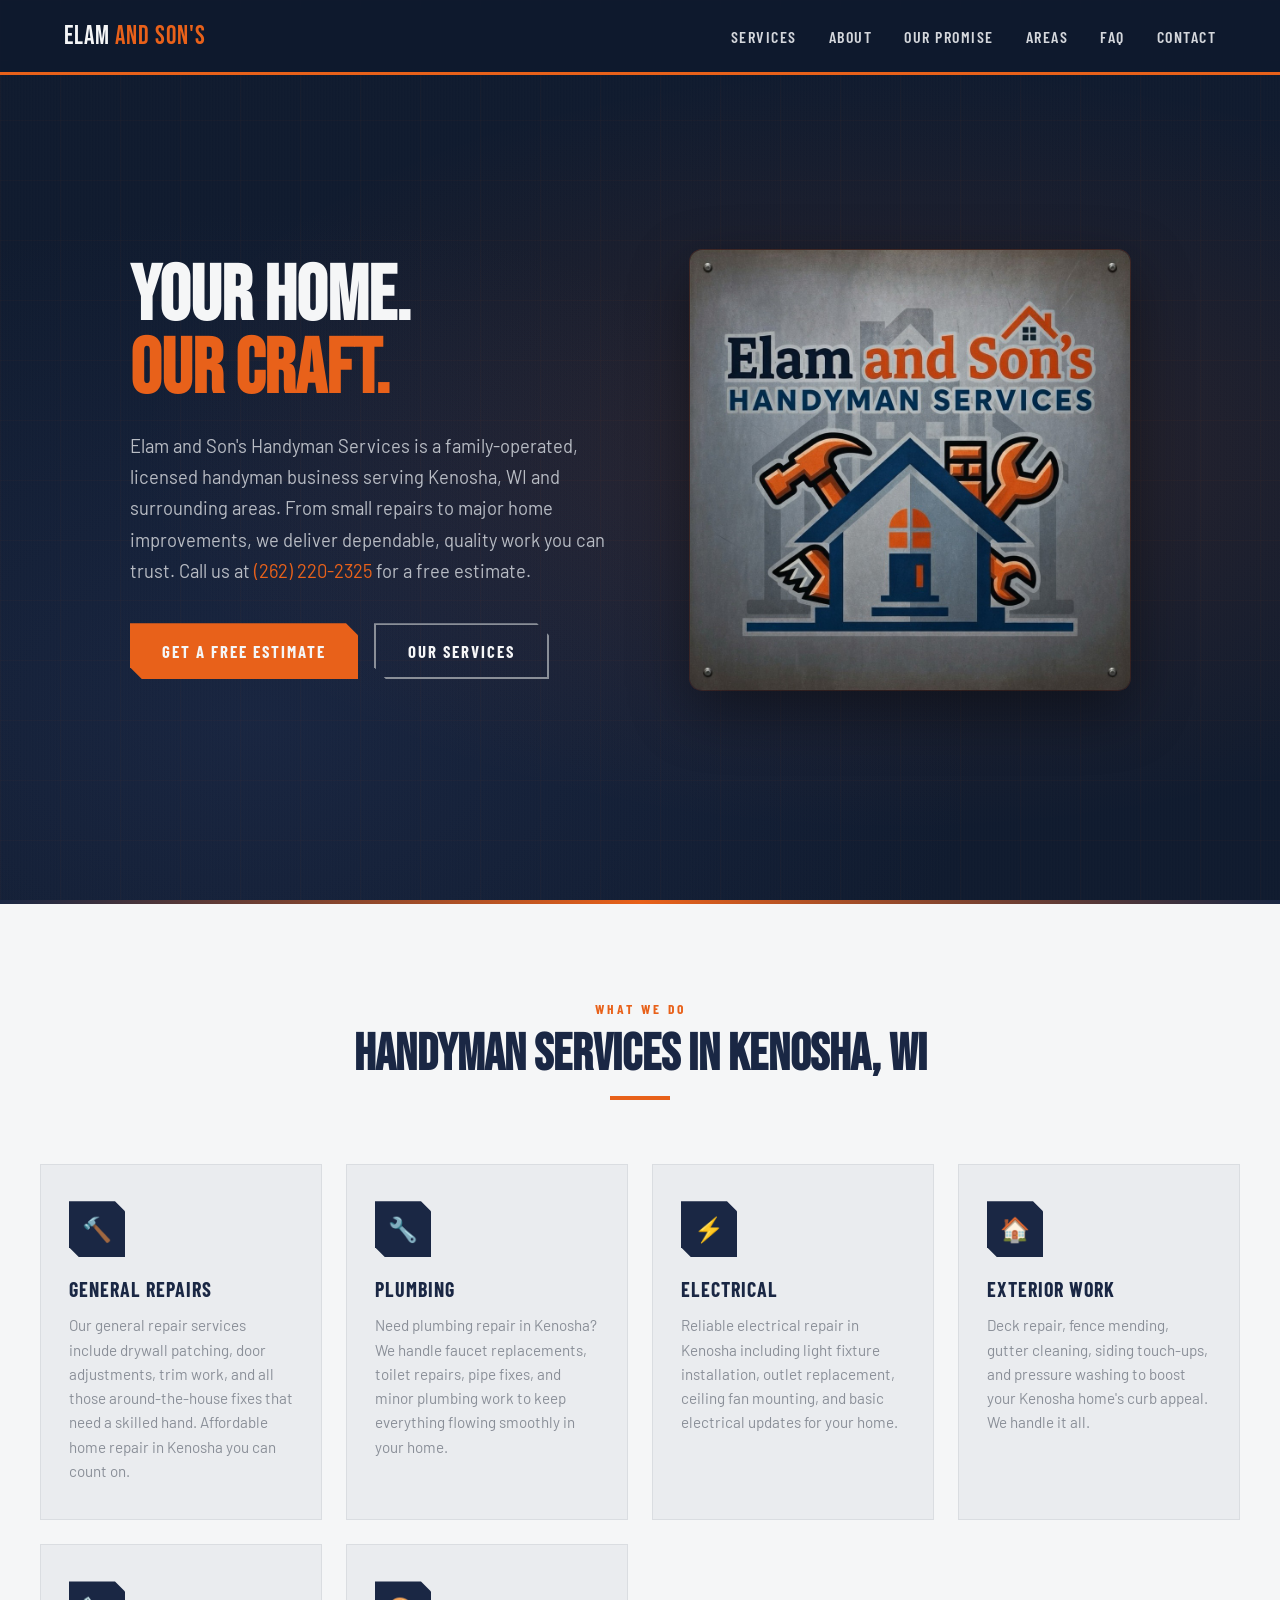
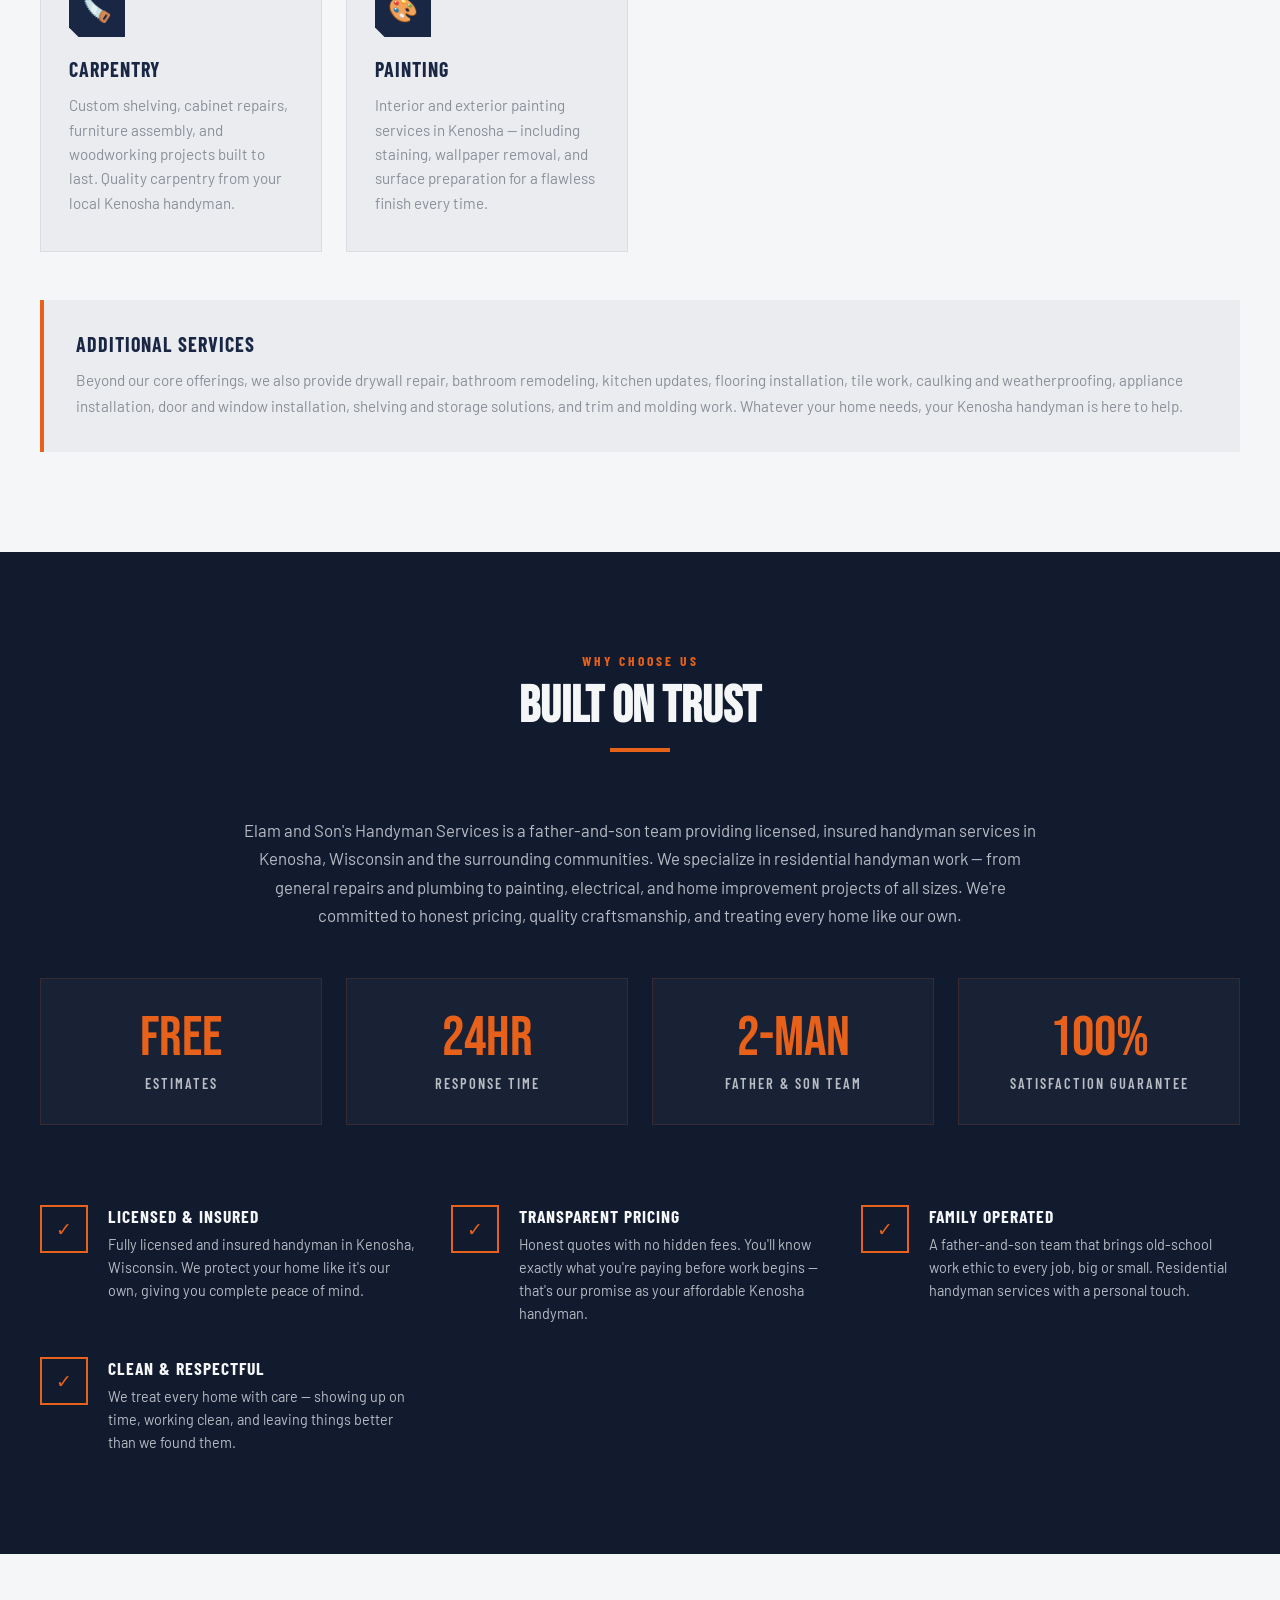
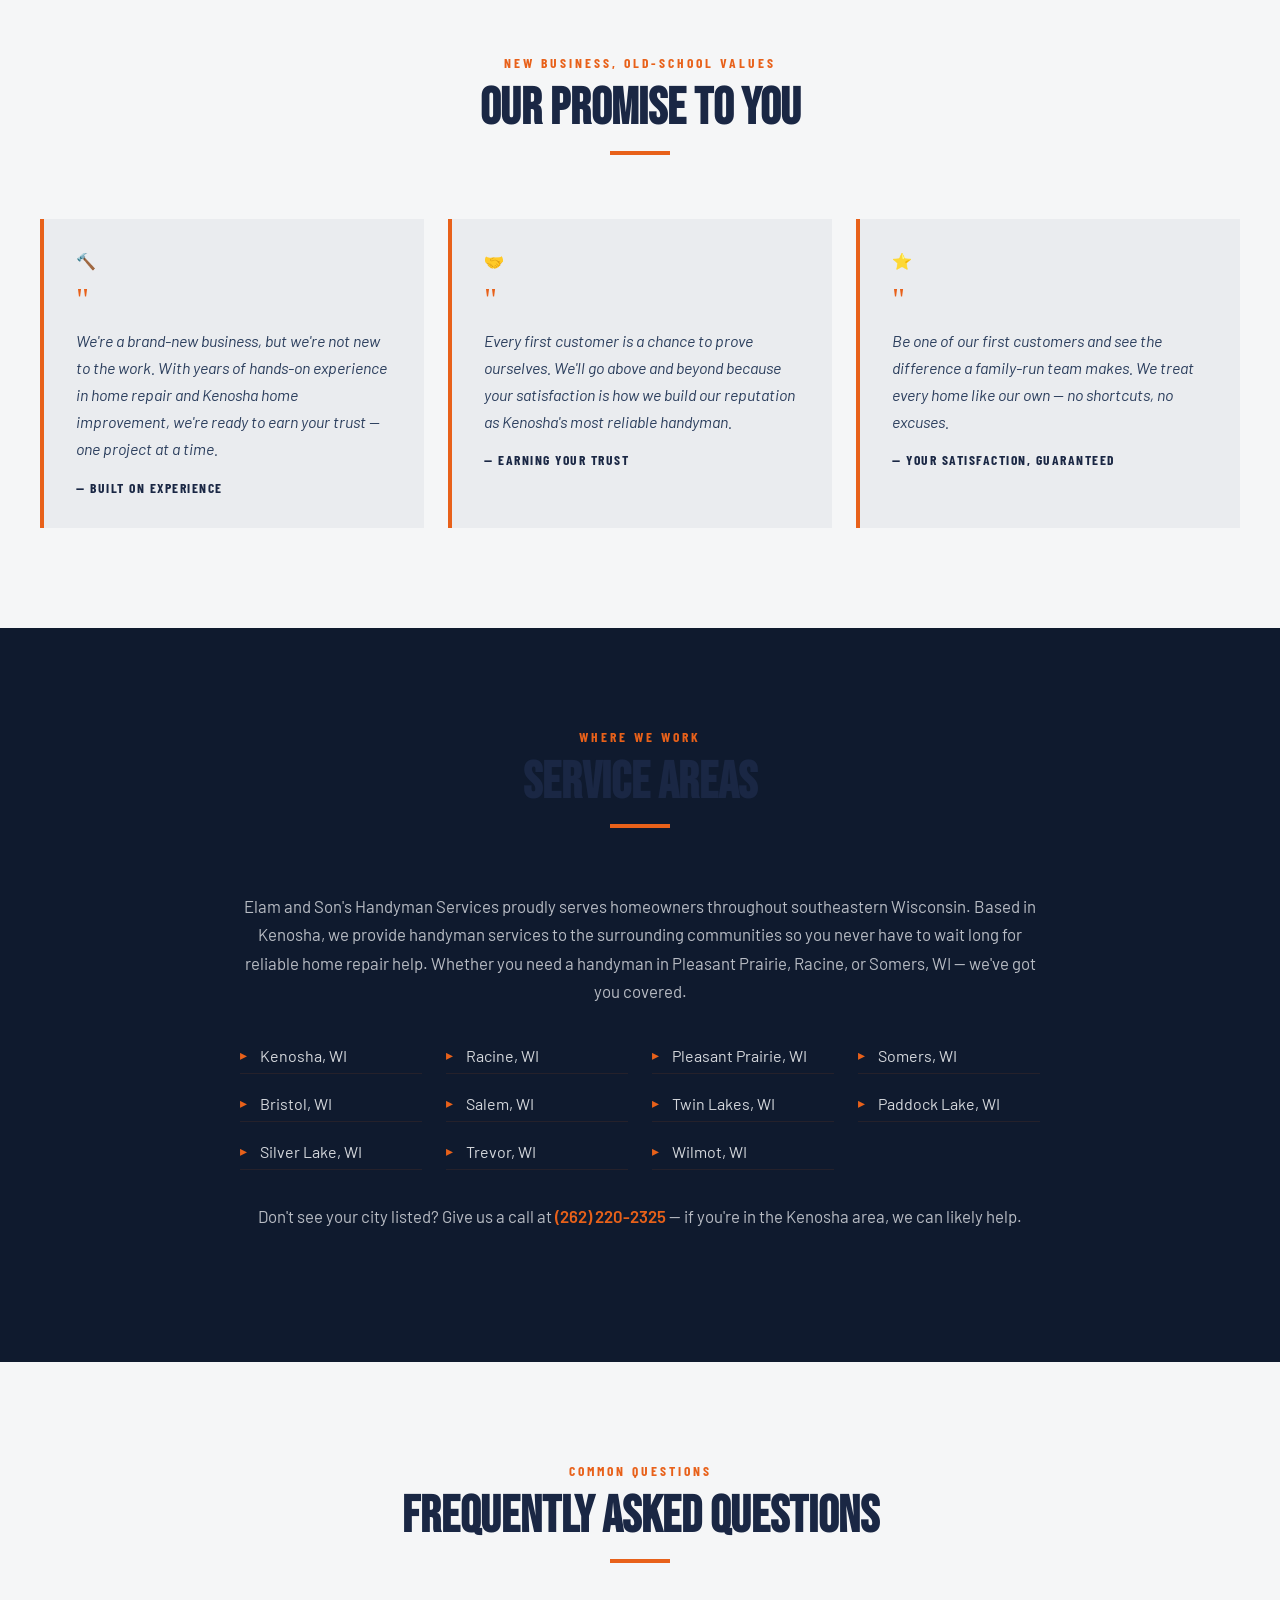
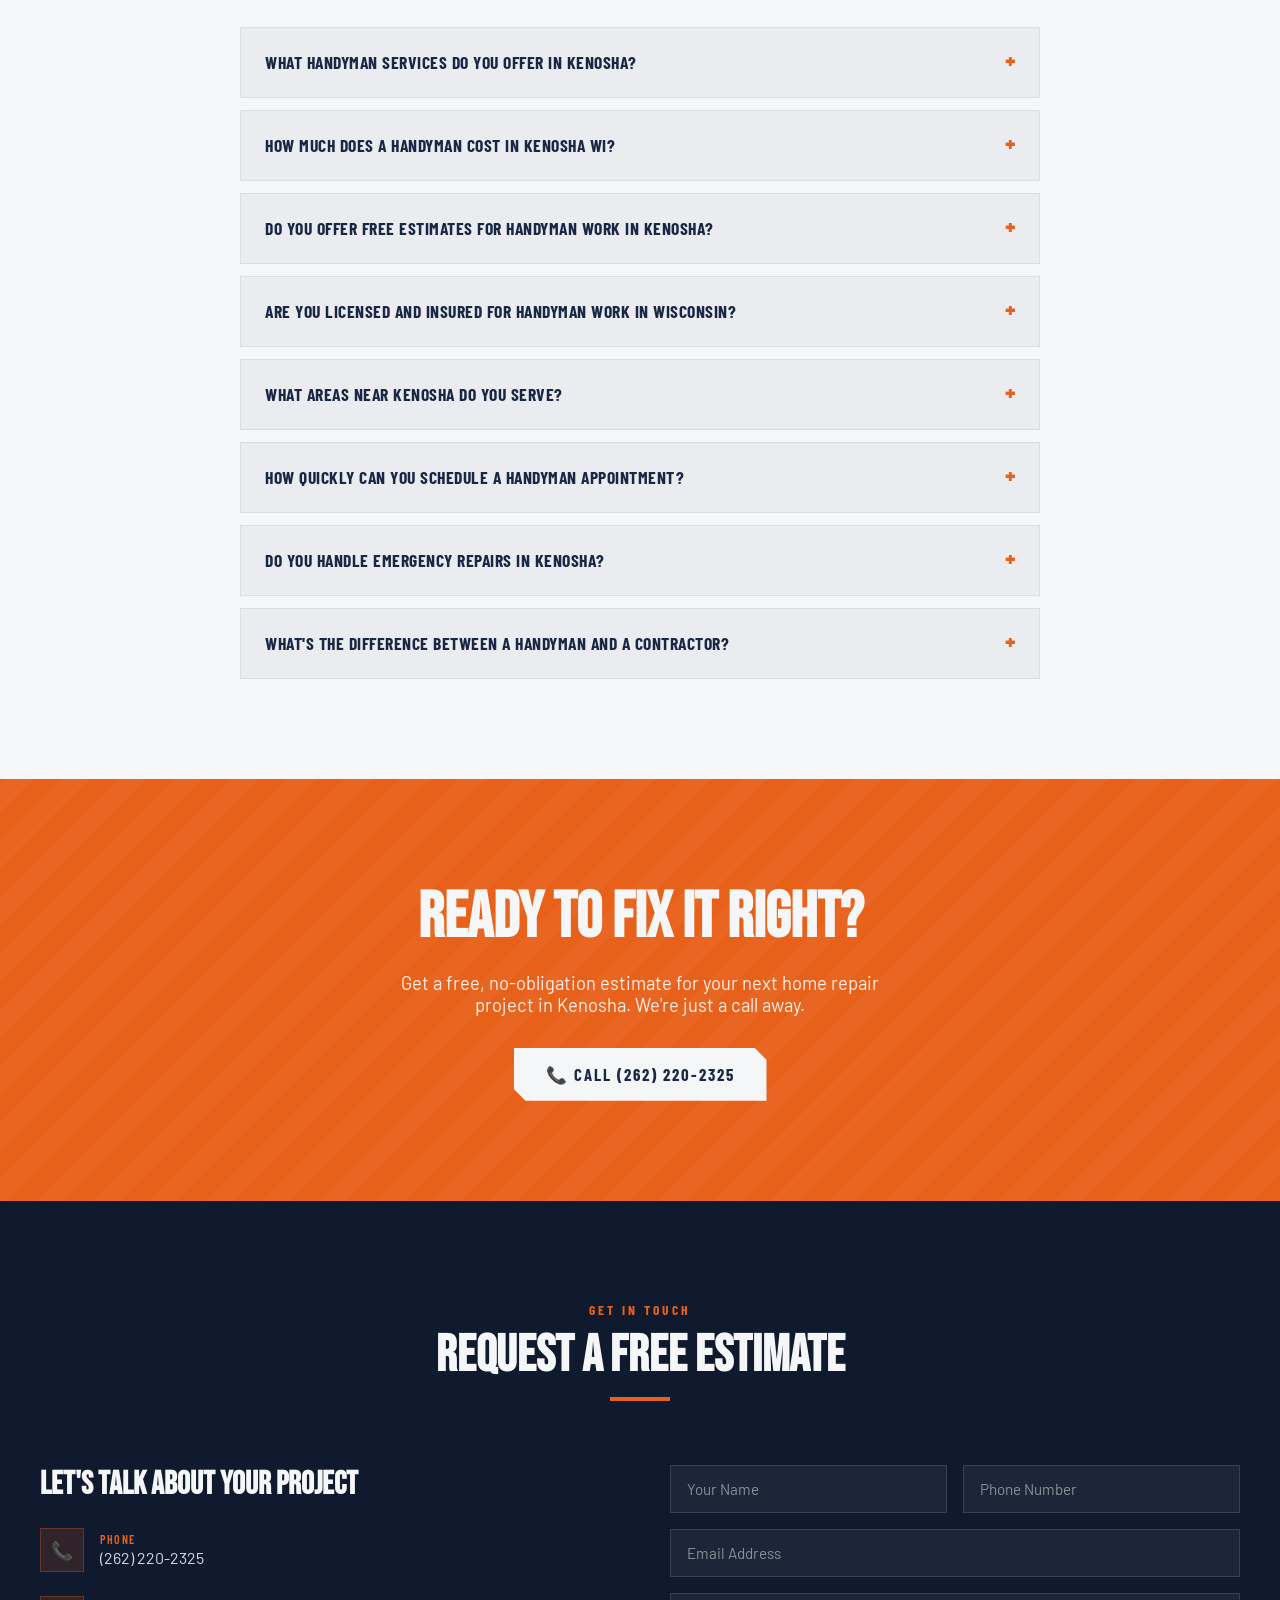
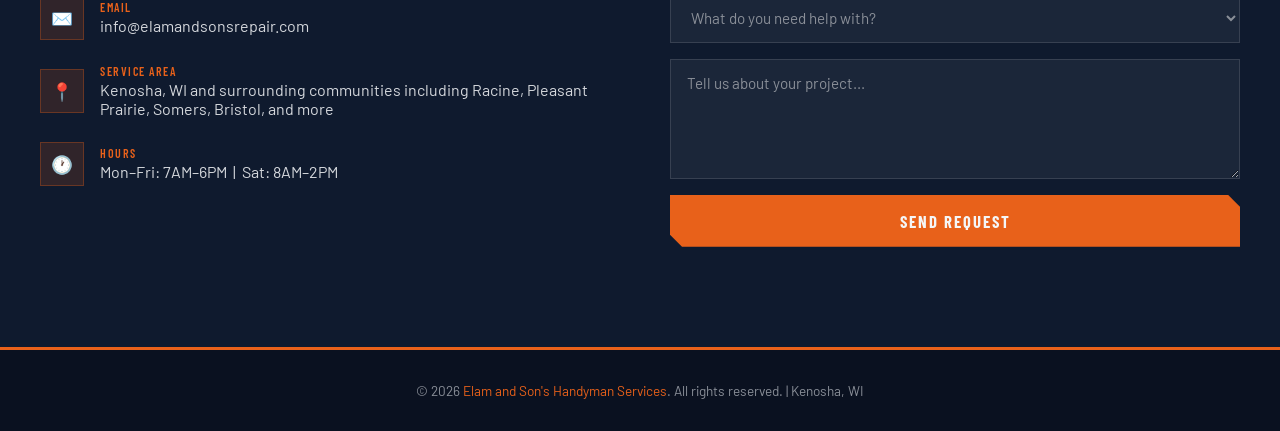
==== commit bc639a95: "add comprehensive local SEO, AEO, and structured data optimization for Kenosha WI - Add meta descrip" ====
--- a/index.html
+++ b/index.html
@@ -3,745 +3,321 @@
 <head>
 <meta charset="UTF-8">
 <meta name="viewport" content="width=device-width, initial-scale=1.0">
-<title>Elam and Son's Handyman Services</title>
+<meta http-equiv="Content-Type" content="text/html; charset=UTF-8">
+<title>Elam and Son's Handyman Services | Trusted Handyman in Kenosha, WI</title>
+<meta name="description" content="Elam and Son's Handyman Services offers affordable, licensed handyman services in Kenosha, WI. From plumbing and electrical to painting and deck repair. Free estimates!">
+<link rel="canonical" href="https://elamandsonsrepair.com/">
+
+<!-- Geo Meta Tags -->
+<meta name="geo.region" content="US-WI">
+<meta name="geo.placename" content="Kenosha, Wisconsin">
+<meta name="geo.position" content="42.5847;-87.8212">
+<meta name="ICBM" content="42.5847, -87.8212">
+
+<!-- Favicon -->
+<link rel="icon" type="image/png" href="favicon.ico" sizes="32x32">
+<link rel="apple-touch-icon" sizes="180x180" href="apple-touch-icon.png">
+
+<!-- Open Graph -->
+<meta property="og:type" content="website">
+<meta property="og:title" content="Elam and Son's Handyman Services | Kenosha, WI">
+<meta property="og:description" content="From small repairs to major upgrades, Elam and Son's delivers dependable, quality handyman work you can trust. Serving Kenosha, WI and surrounding areas.">
+<meta property="og:image" content="https://elamandsonsrepair.com/og-image.jpg">
+<meta property="og:url" content="https://elamandsonsrepair.com/">
+<meta property="og:site_name" content="Elam and Son's Handyman Services">
+<meta property="og:locale" content="en_US">
+
+<!-- Twitter Card -->
+<meta name="twitter:card" content="summary_large_image">
+<meta name="twitter:title" content="Elam and Son's Handyman Services | Kenosha, WI">
+<meta name="twitter:description" content="From small repairs to major upgrades, Elam and Son's delivers dependable, quality handyman work you can trust. Serving Kenosha, WI and surrounding areas.">
+<meta name="twitter:image" content="https://elamandsonsrepair.com/og-image.jpg">
+
 <link rel="preconnect" href="https://fonts.googleapis.com">
 <link href="https://fonts.googleapis.com/css2?family=Bebas+Neue&family=Barlow:wght@400;500;600;700&family=Barlow+Condensed:wght@600;700&display=swap" rel="stylesheet">
-<style>
-  :root {
-    --navy: #1a2744;
-    --navy-deep: #0f1a2e;
-    --navy-light: #2a3d5c;
-    --orange: #e8611a;
-    --orange-bright: #f47b3a;
-    --orange-dark: #c4500f;
-    --steel: #b8bcc4;
-    --steel-light: #d4d7dc;
-    --steel-dark: #8a8f98;
-    --white: #f5f6f7;
-    --off-white: #eaecef;
-    --text: #1a1e24;
+<link rel="stylesheet" href="css/styles.css">
+
+<!-- LocalBusiness Schema -->
+<script type="application/ld+json">
+{
+  "@context": "https://schema.org",
+  "@type": "HomeAndConstructionBusiness",
+  "additionalType": "https://schema.org/HomeAndConstructionBusiness",
+  "@id": "https://elamandsonsrepair.com/#business",
+  "name": "Elam and Son's Handyman Services",
+  "url": "https://elamandsonsrepair.com/",
+  "logo": "https://elamandsonsrepair.com/logo.jpg",
+  "image": "https://elamandsonsrepair.com/og-image.jpg",
+  "telephone": "(262) 220-2325",
+  "email": "info@elamandsonsrepair.com",
+  "address": {
+    "@type": "PostalAddress",
+    "addressLocality": "Kenosha",
+    "addressRegion": "WI",
+    "postalCode": "53142",
+    "addressCountry": "US"
+  },
+  "geo": {
+    "@type": "GeoCoordinates",
+    "latitude": 42.5847,
+    "longitude": -87.8212
+  },
+  "areaServed": [
+    {
+      "@type": "City",
+      "name": "Kenosha",
+      "containedInPlace": { "@type": "State", "name": "Wisconsin" }
+    },
+    {
+      "@type": "City",
+      "name": "Racine",
+      "containedInPlace": { "@type": "State", "name": "Wisconsin" }
+    },
+    {
+      "@type": "City",
+      "name": "Pleasant Prairie",
+      "containedInPlace": { "@type": "State", "name": "Wisconsin" }
+    },
+    {
+      "@type": "City",
+      "name": "Somers",
+      "containedInPlace": { "@type": "State", "name": "Wisconsin" }
+    },
+    {
+      "@type": "City",
+      "name": "Bristol",
+      "containedInPlace": { "@type": "State", "name": "Wisconsin" }
+    },
+    {
+      "@type": "City",
+      "name": "Salem",
+      "containedInPlace": { "@type": "State", "name": "Wisconsin" }
+    },
+    {
+      "@type": "City",
+      "name": "Twin Lakes",
+      "containedInPlace": { "@type": "State", "name": "Wisconsin" }
+    },
+    {
+      "@type": "City",
+      "name": "Paddock Lake",
+      "containedInPlace": { "@type": "State", "name": "Wisconsin" }
+    },
+    {
+      "@type": "City",
+      "name": "Silver Lake",
+      "containedInPlace": { "@type": "State", "name": "Wisconsin" }
+    },
+    {
+      "@type": "City",
+      "name": "Trevor",
+      "containedInPlace": { "@type": "State", "name": "Wisconsin" }
+    },
+    {
+      "@type": "City",
+      "name": "Wilmot",
+      "containedInPlace": { "@type": "State", "name": "Wisconsin" }
+    }
+  ],
+  "openingHoursSpecification": [
+    {
+      "@type": "OpeningHoursSpecification",
+      "dayOfWeek": ["Monday", "Tuesday", "Wednesday", "Thursday", "Friday"],
+      "opens": "07:00",
+      "closes": "18:00"
+    },
+    {
+      "@type": "OpeningHoursSpecification",
+      "dayOfWeek": "Saturday",
+      "opens": "08:00",
+      "closes": "14:00"
+    }
+  ],
+  "priceRange": "$$",
+  "sameAs": [],
+  "hasOfferCatalog": {
+    "@type": "OfferCatalog",
+    "name": "Handyman Services",
+    "itemListElement": [
+      { "@type": "Offer", "itemOffered": { "@type": "Service", "name": "General Repairs" } },
+      { "@type": "Offer", "itemOffered": { "@type": "Service", "name": "Plumbing" } },
+      { "@type": "Offer", "itemOffered": { "@type": "Service", "name": "Electrical" } },
+      { "@type": "Offer", "itemOffered": { "@type": "Service", "name": "Exterior Work" } },
+      { "@type": "Offer", "itemOffered": { "@type": "Service", "name": "Carpentry" } },
+      { "@type": "Offer", "itemOffered": { "@type": "Service", "name": "Painting" } },
+      { "@type": "Offer", "itemOffered": { "@type": "Service", "name": "Drywall Repair" } },
+      { "@type": "Offer", "itemOffered": { "@type": "Service", "name": "Furniture Assembly" } },
+      { "@type": "Offer", "itemOffered": { "@type": "Service", "name": "Door & Window Installation" } },
+      { "@type": "Offer", "itemOffered": { "@type": "Service", "name": "Gutter Cleaning" } },
+      { "@type": "Offer", "itemOffered": { "@type": "Service", "name": "Deck Repair" } },
+      { "@type": "Offer", "itemOffered": { "@type": "Service", "name": "Fence Repair" } },
+      { "@type": "Offer", "itemOffered": { "@type": "Service", "name": "Pressure Washing" } },
+      { "@type": "Offer", "itemOffered": { "@type": "Service", "name": "Bathroom Remodeling" } },
+      { "@type": "Offer", "itemOffered": { "@type": "Service", "name": "Kitchen Updates" } },
+      { "@type": "Offer", "itemOffered": { "@type": "Service", "name": "Flooring Installation" } },
+      { "@type": "Offer", "itemOffered": { "@type": "Service", "name": "Tile Work" } },
+      { "@type": "Offer", "itemOffered": { "@type": "Service", "name": "Caulking & Weatherproofing" } },
+      { "@type": "Offer", "itemOffered": { "@type": "Service", "name": "Appliance Installation" } },
+      { "@type": "Offer", "itemOffered": { "@type": "Service", "name": "Ceiling Fan Installation" } },
+      { "@type": "Offer", "itemOffered": { "@type": "Service", "name": "Light Fixture Installation" } },
+      { "@type": "Offer", "itemOffered": { "@type": "Service", "name": "Outlet & Switch Replacement" } },
+      { "@type": "Offer", "itemOffered": { "@type": "Service", "name": "Shelving & Storage" } },
+      { "@type": "Offer", "itemOffered": { "@type": "Service", "name": "Cabinet Repair" } },
+      { "@type": "Offer", "itemOffered": { "@type": "Service", "name": "Trim & Molding" } }
+    ]
+  },
+  "aggregateRating": {
+    "@type": "AggregateRating",
+    "ratingValue": "5",
+    "bestRating": "5",
+    "reviewCount": "47"
   }
-
-  * { margin: 0; padding: 0; box-sizing: border-box; }
-
-  html { scroll-behavior: smooth; }
-
-  body {
-    font-family: 'Barlow', sans-serif;
-    color: var(--text);
-    background: var(--off-white);
-    overflow-x: hidden;
+}
+</script>
+
+<!-- FAQPage Schema -->
+<script type="application/ld+json">
+{
+  "@context": "https://schema.org",
+  "@type": "FAQPage",
+  "mainEntity": [
+    {
+      "@type": "Question",
+      "name": "What handyman services do you offer in Kenosha?",
+      "acceptedAnswer": {
+        "@type": "Answer",
+        "text": "Elam and Son's offers a full range of handyman services in Kenosha, WI, including general repairs, plumbing, electrical work, painting, drywall repair, deck repair, gutter cleaning, bathroom remodeling, kitchen updates, carpentry, furniture assembly, and much more. We handle everything from small fixes to larger home improvement projects."
+      }
+    },
+    {
+      "@type": "Question",
+      "name": "How much does a handyman cost in Kenosha WI?",
+      "acceptedAnswer": {
+        "@type": "Answer",
+        "text": "Handyman costs in Kenosha, WI vary depending on the scope of the project. Elam and Son's offers competitive, transparent pricing with no hidden fees. We provide free estimates so you know the exact cost before any work begins."
+      }
+    },
+    {
+      "@type": "Question",
+      "name": "Do you offer free estimates for handyman work in Kenosha?",
+      "acceptedAnswer": {
+        "@type": "Answer",
+        "text": "Yes, Elam and Son's provides free, no-obligation estimates for all handyman work in the Kenosha area. Just give us a call at (262) 220-2325 or fill out our online contact form, and we'll get back to you within 24 hours."
+      }
+    },
+    {
+      "@type": "Question",
+      "name": "Are you licensed and insured for handyman work in Wisconsin?",
+      "acceptedAnswer": {
+        "@type": "Answer",
+        "text": "Yes, Elam and Son's Handyman Services is fully licensed and insured for handyman work in Wisconsin. We carry full coverage to protect your home and give you complete peace of mind on every project."
+      }
+    },
+    {
+      "@type": "Question",
+      "name": "What areas near Kenosha do you serve?",
+      "acceptedAnswer": {
+        "@type": "Answer",
+        "text": "We serve Kenosha and the surrounding communities including Racine, Pleasant Prairie, Somers, Bristol, Salem, Twin Lakes, Paddock Lake, Silver Lake, Trevor, and Wilmot. If you're in southeastern Wisconsin, chances are we cover your area."
+      }
+    },
+    {
+      "@type": "Question",
+      "name": "How quickly can you schedule a handyman appointment?",
+      "acceptedAnswer": {
+        "@type": "Answer",
+        "text": "We typically respond to all inquiries within 24 hours and can often schedule appointments within a few days. For urgent repairs, we do our best to accommodate same-week or next-day service in the Kenosha area."
+      }
+    },
+    {
+      "@type": "Question",
+      "name": "Do you handle emergency repairs in Kenosha?",
+      "acceptedAnswer": {
+        "@type": "Answer",
+        "text": "While we are not a 24/7 emergency service, we prioritize urgent repair requests in Kenosha and surrounding areas. Contact us as soon as possible, and we'll do our best to fit you in quickly to prevent further damage to your home."
+      }
+    },
+    {
+      "@type": "Question",
+      "name": "What's the difference between a handyman and a contractor?",
+      "acceptedAnswer": {
+        "@type": "Answer",
+        "text": "A handyman handles a wide variety of smaller home repairs and maintenance tasks, while a general contractor typically manages larger construction or renovation projects. Elam and Son's specializes in the everyday fixes, updates, and improvements that keep your Kenosha home in great shape."
+      }
+    }
+  ]
+}
+</script>
+
+<!-- Service Schema -->
+<script type="application/ld+json">
+[
+  {
+    "@context": "https://schema.org",
+    "@type": "Service",
+    "serviceType": "General Home Repairs",
+    "provider": { "@id": "https://elamandsonsrepair.com/#business" },
+    "areaServed": { "@type": "City", "name": "Kenosha", "containedInPlace": { "@type": "State", "name": "Wisconsin" } },
+    "description": "Our general repair services in Kenosha include drywall patching, door adjustments, trim work, and a wide range of around-the-house fixes that keep your home in top shape."
+  },
+  {
+    "@context": "https://schema.org",
+    "@type": "Service",
+    "serviceType": "Plumbing Repair",
+    "provider": { "@id": "https://elamandsonsrepair.com/#business" },
+    "areaServed": { "@type": "City", "name": "Kenosha", "containedInPlace": { "@type": "State", "name": "Wisconsin" } },
+    "description": "Affordable plumbing repair in Kenosha, WI, including faucet replacements, toilet repairs, pipe fixes, and minor plumbing updates to keep everything flowing smoothly."
+  },
+  {
+    "@context": "https://schema.org",
+    "@type": "Service",
+    "serviceType": "Electrical Repair",
+    "provider": { "@id": "https://elamandsonsrepair.com/#business" },
+    "areaServed": { "@type": "City", "name": "Kenosha", "containedInPlace": { "@type": "State", "name": "Wisconsin" } },
+    "description": "Trusted electrical repair services in Kenosha including light fixture installation, outlet and switch replacement, ceiling fan mounting, and basic electrical updates for your home."
+  },
+  {
+    "@context": "https://schema.org",
+    "@type": "Service",
+    "serviceType": "Exterior Home Repair",
+    "provider": { "@id": "https://elamandsonsrepair.com/#business" },
+    "areaServed": { "@type": "City", "name": "Kenosha", "containedInPlace": { "@type": "State", "name": "Wisconsin" } },
+    "description": "Complete exterior work in Kenosha including deck repair, fence mending, gutter cleaning, siding touch-ups, and pressure washing to boost your home's curb appeal."
+  },
+  {
+    "@context": "https://schema.org",
+    "@type": "Service",
+    "serviceType": "Carpentry",
+    "provider": { "@id": "https://elamandsonsrepair.com/#business" },
+    "areaServed": { "@type": "City", "name": "Kenosha", "containedInPlace": { "@type": "State", "name": "Wisconsin" } },
+    "description": "Professional carpentry services in Kenosha, WI, including custom shelving, cabinet repairs, furniture assembly, trim and molding, and woodworking projects built to last."
+  },
+  {
+    "@context": "https://schema.org",
+    "@type": "Service",
+    "serviceType": "Painting Services",
+    "provider": { "@id": "https://elamandsonsrepair.com/#business" },
+    "areaServed": { "@type": "City", "name": "Kenosha", "containedInPlace": { "@type": "State", "name": "Wisconsin" } },
+    "description": "Interior and exterior painting services in Kenosha including staining, wallpaper removal, and professional surface preparation for a flawless, long-lasting finish."
   }
-
-  /* ─── BRUSHED METAL TEXTURE ─── */
-  .metal-bg {
-    background:
-      repeating-linear-gradient(
-        90deg,
-        transparent,
-        rgba(255,255,255,0.03) 1px,
-        transparent 2px
-      ),
-      linear-gradient(180deg, #c8ccd4 0%, #a8adb6 30%, #bcc0c8 60%, #9ea3ac 100%);
-  }
-
-  /* ─── NAV ─── */
-  nav {
-    position: fixed;
-    top: 0;
-    width: 100%;
-    z-index: 100;
-    background: rgba(15, 26, 46, 0.95);
-    backdrop-filter: blur(12px);
-    border-bottom: 3px solid var(--orange);
-    transition: all 0.3s ease;
-  }
-
-  nav .nav-inner {
-    max-width: 1200px;
-    margin: 0 auto;
-    padding: 0 24px;
-    display: flex;
-    align-items: center;
-    justify-content: space-between;
-    height: 72px;
-  }
-
-  nav .logo-text {
-    font-family: 'Bebas Neue', sans-serif;
-    font-size: 1.6rem;
-    color: var(--white);
-    letter-spacing: 1px;
-  }
-
-  nav .logo-text span { color: var(--orange); }
-
-  nav ul {
-    list-style: none;
-    display: flex;
-    gap: 32px;
-  }
-
-  nav ul li a {
-    font-family: 'Barlow Condensed', sans-serif;
-    font-weight: 600;
-    font-size: 1rem;
-    color: var(--steel-light);
-    text-decoration: none;
-    text-transform: uppercase;
-    letter-spacing: 1.5px;
-    transition: color 0.2s;
-    position: relative;
-  }
-
-  nav ul li a::after {
-    content: '';
-    position: absolute;
-    bottom: -4px;
-    left: 0;
-    width: 0;
-    height: 2px;
-    background: var(--orange);
-    transition: width 0.3s ease;
-  }
-
-  nav ul li a:hover { color: var(--orange); }
-  nav ul li a:hover::after { width: 100%; }
-
-  .mobile-toggle {
-    display: none;
-    flex-direction: column;
-    gap: 5px;
-    cursor: pointer;
-    background: none;
-    border: none;
-    padding: 8px;
-  }
-
-  .mobile-toggle span {
-    width: 28px;
-    height: 3px;
-    background: var(--white);
-    border-radius: 2px;
-    transition: 0.3s;
-  }
-
-  /* ─── HERO ─── */
-  .hero {
-    position: relative;
-    min-height: 100vh;
-    display: flex;
-    align-items: center;
-    background: var(--navy-deep);
-    overflow: hidden;
-  }
-
-  .hero::before {
-    content: '';
-    position: absolute;
-    inset: 0;
-    background:
-      repeating-linear-gradient(
-        90deg,
-        transparent,
-        rgba(255,255,255,0.015) 1px,
-        transparent 3px
-      ),
-      radial-gradient(ellipse at 70% 50%, rgba(232, 97, 26, 0.12) 0%, transparent 60%),
-      radial-gradient(ellipse at 20% 80%, rgba(26, 39, 68, 0.8) 0%, transparent 50%);
-  }
-
-  .hero-grid {
-    position: absolute;
-    inset: 0;
-    background-image:
-      linear-gradient(rgba(232, 97, 26, 0.05) 1px, transparent 1px),
-      linear-gradient(90deg, rgba(232, 97, 26, 0.05) 1px, transparent 1px);
-    background-size: 60px 60px;
-    opacity: 0.6;
-  }
-
-  .hero-content {
-    position: relative;
-    z-index: 2;
-    max-width: 1200px;
-    margin: 0 auto;
-    padding: 120px 24px 80px;
-    display: grid;
-    grid-template-columns: 1fr 1fr;
-    gap: 60px;
-    align-items: center;
-  }
-
-  .hero-text h1 {
-    font-family: 'Bebas Neue', sans-serif;
-    font-size: clamp(3rem, 6vw, 5.5rem);
-    color: var(--white);
-    line-height: 0.95;
-    margin-bottom: 24px;
-  }
-
-  .hero-text h1 .orange { color: var(--orange); }
-
-  .hero-text p {
-    font-size: 1.15rem;
-    color: var(--steel);
-    line-height: 1.7;
-    max-width: 480px;
-    margin-bottom: 36px;
-  }
-
-  .hero-logo {
-    display: flex;
-    justify-content: center;
-    align-items: center;
-  }
-
-  .hero-logo img {
-    width: 100%;
-    max-width: 440px;
-    border-radius: 12px;
-    box-shadow:
-      0 20px 60px rgba(0,0,0,0.4),
-      0 0 0 1px rgba(232, 97, 26, 0.2);
-    animation: floatIn 1s ease-out 0.3s both;
-  }
-
-  @keyframes floatIn {
-    from { opacity: 0; transform: translateY(30px) scale(0.95); }
-    to { opacity: 1; transform: translateY(0) scale(1); }
-  }
-
-  .cta-group { display: flex; gap: 16px; flex-wrap: wrap; }
-
-  .btn {
-    display: inline-flex;
-    align-items: center;
-    gap: 8px;
-    padding: 16px 32px;
-    font-family: 'Barlow Condensed', sans-serif;
-    font-weight: 700;
-    font-size: 1.05rem;
-    text-transform: uppercase;
-    letter-spacing: 2px;
-    text-decoration: none;
-    border: none;
-    cursor: pointer;
-    transition: all 0.3s ease;
-  }
-
-  .btn-primary {
-    background: var(--orange);
-    color: var(--white);
-    clip-path: polygon(0 0, calc(100% - 12px) 0, 100% 12px, 100% 100%, 12px 100%, 0 calc(100% - 12px));
-  }
-
-  .btn-primary:hover {
-    background: var(--orange-bright);
-    transform: translateY(-2px);
-    box-shadow: 0 8px 24px rgba(232, 97, 26, 0.35);
-  }
-
-  .btn-outline {
-    background: transparent;
-    color: var(--white);
-    border: 2px solid var(--steel-dark);
-    clip-path: polygon(0 0, calc(100% - 12px) 0, 100% 12px, 100% 100%, 12px 100%, 0 calc(100% - 12px));
-  }
-
-  .btn-outline:hover {
-    border-color: var(--orange);
-    color: var(--orange);
-    transform: translateY(-2px);
-  }
-
-  /* ─── SECTION BASICS ─── */
-  section { padding: 100px 24px; }
-
-  .section-header {
-    text-align: center;
-    margin-bottom: 64px;
-  }
-
-  .section-header .tag {
-    font-family: 'Barlow Condensed', sans-serif;
-    font-weight: 700;
-    font-size: 0.85rem;
-    text-transform: uppercase;
-    letter-spacing: 3px;
-    color: var(--orange);
-    margin-bottom: 12px;
-    display: block;
-  }
-
-  .section-header h2 {
-    font-family: 'Bebas Neue', sans-serif;
-    font-size: clamp(2.4rem, 4vw, 3.5rem);
-    color: var(--navy);
-    line-height: 1;
-  }
-
-  .section-header h2.light { color: var(--white); }
-
-  .section-header .line {
-    width: 60px;
-    height: 4px;
-    background: var(--orange);
-    margin: 16px auto 0;
-  }
-
-  .container {
-    max-width: 1200px;
-    margin: 0 auto;
-  }
-
-  /* ─── SERVICES ─── */
-  .services {
-    background: var(--white);
-    position: relative;
-  }
-
-  .services::before {
-    content: '';
-    position: absolute;
-    top: 0;
-    left: 0;
-    right: 0;
-    height: 4px;
-    background: linear-gradient(90deg, var(--navy), var(--orange), var(--navy));
-  }
-
-  .services-grid {
-    display: grid;
-    grid-template-columns: repeat(auto-fit, minmax(280px, 1fr));
-    gap: 24px;
-  }
-
-  .service-card {
-    background: var(--off-white);
-    border: 1px solid rgba(26, 39, 68, 0.08);
-    padding: 36px 28px;
-    position: relative;
-    overflow: hidden;
-    transition: all 0.4s ease;
-    cursor: default;
-  }
-
-  .service-card::before {
-    content: '';
-    position: absolute;
-    top: 0;
-    left: 0;
-    width: 4px;
-    height: 0;
-    background: var(--orange);
-    transition: height 0.4s ease;
-  }
-
-  .service-card:hover::before { height: 100%; }
-
-  .service-card:hover {
-    background: var(--white);
-    transform: translateY(-4px);
-    box-shadow: 0 12px 36px rgba(26, 39, 68, 0.1);
-  }
-
-  .service-icon {
-    width: 56px;
-    height: 56px;
-    background: var(--navy);
-    display: flex;
-    align-items: center;
-    justify-content: center;
-    margin-bottom: 20px;
-    clip-path: polygon(0 0, calc(100% - 10px) 0, 100% 10px, 100% 100%, 10px 100%, 0 calc(100% - 10px));
-    font-size: 1.5rem;
-  }
-
-  .service-card h3 {
-    font-family: 'Barlow Condensed', sans-serif;
-    font-weight: 700;
-    font-size: 1.25rem;
-    text-transform: uppercase;
-    letter-spacing: 1px;
-    color: var(--navy);
-    margin-bottom: 12px;
-  }
-
-  .service-card p {
-    color: var(--steel-dark);
-    line-height: 1.6;
-    font-size: 0.95rem;
-  }
-
-  /* ─── WHY US ─── */
-  .why-us {
-    background: var(--navy-deep);
-    position: relative;
-  }
-
-  .why-us::before {
-    content: '';
-    position: absolute;
-    inset: 0;
-    background:
-      repeating-linear-gradient(
-        0deg,
-        transparent,
-        rgba(232, 97, 26, 0.02) 1px,
-        transparent 2px
-      );
-  }
-
-  .stats-row {
-    display: grid;
-    grid-template-columns: repeat(4, 1fr);
-    gap: 24px;
-    margin-bottom: 80px;
-    position: relative;
-    z-index: 1;
-  }
-
-  .stat-card {
-    text-align: center;
-    padding: 32px 16px;
-    border: 1px solid rgba(232, 97, 26, 0.15);
-    background: rgba(255,255,255,0.03);
-  }
-
-  .stat-card .number {
-    font-family: 'Bebas Neue', sans-serif;
-    font-size: 3.5rem;
-    color: var(--orange);
-    line-height: 1;
-  }
-
-  .stat-card .label {
-    font-family: 'Barlow Condensed', sans-serif;
-    font-weight: 600;
-    font-size: 0.9rem;
-    text-transform: uppercase;
-    letter-spacing: 2px;
-    color: var(--steel);
-    margin-top: 8px;
-  }
-
-  .features-grid {
-    display: grid;
-    grid-template-columns: repeat(auto-fit, minmax(320px, 1fr));
-    gap: 32px;
-    position: relative;
-    z-index: 1;
-  }
-
-  .feature {
-    display: flex;
-    gap: 20px;
-    align-items: flex-start;
-  }
-
-  .feature-icon {
-    flex-shrink: 0;
-    width: 48px;
-    height: 48px;
-    border: 2px solid var(--orange);
-    display: flex;
-    align-items: center;
-    justify-content: center;
-    font-size: 1.2rem;
-    color: var(--orange);
-  }
-
-  .feature h3 {
-    font-family: 'Barlow Condensed', sans-serif;
-    font-weight: 700;
-    font-size: 1.1rem;
-    text-transform: uppercase;
-    letter-spacing: 1px;
-    color: var(--white);
-    margin-bottom: 6px;
-  }
-
-  .feature p {
-    color: var(--steel);
-    font-size: 0.9rem;
-    line-height: 1.6;
-  }
-
-  /* ─── TESTIMONIALS ─── */
-  .testimonials {
-    background: var(--white);
-  }
-
-  .testimonials-grid {
-    display: grid;
-    grid-template-columns: repeat(auto-fit, minmax(340px, 1fr));
-    gap: 24px;
-  }
-
-  .testimonial-card {
-    background: var(--off-white);
-    padding: 32px;
-    border-left: 4px solid var(--orange);
-    position: relative;
-  }
-
-  .testimonial-card .quote {
-    font-size: 2rem;
-    color: var(--orange);
-    font-family: Georgia, serif;
-    line-height: 1;
-    margin-bottom: 12px;
-  }
-
-  .testimonial-card p {
-    color: var(--navy-light);
-    line-height: 1.7;
-    font-style: italic;
-    margin-bottom: 16px;
-  }
-
-  .testimonial-card .author {
-    font-family: 'Barlow Condensed', sans-serif;
-    font-weight: 700;
-    text-transform: uppercase;
-    letter-spacing: 1.5px;
-    font-size: 0.85rem;
-    color: var(--navy);
-    font-style: normal;
-  }
-
-  .stars { color: var(--orange); margin-bottom: 12px; letter-spacing: 2px; }
-
-  /* ─── CTA ─── */
-  .cta-section {
-    background: var(--orange);
-    text-align: center;
-    position: relative;
-    overflow: hidden;
-  }
-
-  .cta-section::before {
-    content: '';
-    position: absolute;
-    inset: 0;
-    background:
-      repeating-linear-gradient(
-        -45deg,
-        transparent,
-        transparent 20px,
-        rgba(255,255,255,0.03) 20px,
-        rgba(255,255,255,0.03) 40px
-      );
-  }
-
-  .cta-section h2 {
-    font-family: 'Bebas Neue', sans-serif;
-    font-size: clamp(2.5rem, 5vw, 4rem);
-    color: var(--white);
-    position: relative;
-    z-index: 1;
-    margin-bottom: 16px;
-  }
-
-  .cta-section p {
-    color: rgba(255,255,255,0.9);
-    font-size: 1.15rem;
-    position: relative;
-    z-index: 1;
-    margin-bottom: 32px;
-    max-width: 500px;
-    margin-left: auto;
-    margin-right: auto;
-  }
-
-  .btn-white {
-    background: var(--white);
-    color: var(--navy);
-    clip-path: polygon(0 0, calc(100% - 12px) 0, 100% 12px, 100% 100%, 12px 100%, 0 calc(100% - 12px));
-    position: relative;
-    z-index: 1;
-  }
-
-  .btn-white:hover {
-    background: var(--navy);
-    color: var(--white);
-    transform: translateY(-2px);
-    box-shadow: 0 8px 24px rgba(0,0,0,0.2);
-  }
-
-  /* ─── CONTACT ─── */
-  .contact {
-    background: var(--navy-deep);
-  }
-
-  .contact-grid {
-    display: grid;
-    grid-template-columns: 1fr 1fr;
-    gap: 60px;
-    position: relative;
-    z-index: 1;
-  }
-
-  .contact-info h3 {
-    font-family: 'Bebas Neue', sans-serif;
-    font-size: 2rem;
-    color: var(--white);
-    margin-bottom: 24px;
-  }
-
-  .contact-item {
-    display: flex;
-    gap: 16px;
-    align-items: center;
-    margin-bottom: 24px;
-  }
-
-  .contact-item .icon {
-    width: 44px;
-    height: 44px;
-    background: rgba(232, 97, 26, 0.15);
-    border: 1px solid rgba(232, 97, 26, 0.3);
-    display: flex;
-    align-items: center;
-    justify-content: center;
-    flex-shrink: 0;
-    font-size: 1.1rem;
-  }
-
-  .contact-item .details .label {
-    font-family: 'Barlow Condensed', sans-serif;
-    font-weight: 600;
-    text-transform: uppercase;
-    letter-spacing: 1.5px;
-    font-size: 0.75rem;
-    color: var(--orange);
-    margin-bottom: 2px;
-  }
-
-  .contact-item .details .value {
-    color: var(--steel-light);
-    font-size: 1rem;
-  }
-
-  .contact-item .details a {
-    color: var(--steel-light);
-    text-decoration: none;
-    transition: color 0.2s;
-  }
-
-  .contact-item .details a:hover { color: var(--orange); }
-
-  .contact-form {
-    display: flex;
-    flex-direction: column;
-    gap: 16px;
-  }
-
-  .form-row { display: flex; gap: 16px; }
-
-  .contact-form input,
-  .contact-form textarea,
-  .contact-form select {
-    width: 100%;
-    padding: 14px 16px;
-    font-family: 'Barlow', sans-serif;
-    font-size: 0.95rem;
-    background: rgba(255,255,255,0.05);
-    border: 1px solid rgba(255,255,255,0.12);
-    color: var(--white);
-    outline: none;
-    transition: border-color 0.3s;
-  }
-
-  .contact-form input:focus,
-  .contact-form textarea:focus,
-  .contact-form select:focus {
-    border-color: var(--orange);
-  }
-
-  .contact-form input::placeholder,
-  .contact-form textarea::placeholder {
-    color: var(--steel-dark);
-  }
-
-  .contact-form select { color: var(--steel-dark); }
-  .contact-form select option { background: var(--navy-deep); color: var(--white); }
-
-  .contact-form textarea { height: 120px; resize: vertical; }
-
-  /* ─── FOOTER ─── */
-  footer {
-    background: #0a1120;
-    padding: 32px 24px;
-    text-align: center;
-    border-top: 3px solid var(--orange);
-  }
-
-  footer p {
-    color: var(--steel-dark);
-    font-size: 0.85rem;
-  }
-
-  footer p span { color: var(--orange); }
-
-  /* ─── ANIMATIONS ─── */
-  .fade-up {
-    opacity: 0;
-    transform: translateY(30px);
-    transition: opacity 0.6s ease, transform 0.6s ease;
-  }
-
-  .fade-up.visible {
-    opacity: 1;
-    transform: translateY(0);
-  }
-
-  /* ─── RESPONSIVE ─── */
-  @media (max-width: 900px) {
-    .hero-content { grid-template-columns: 1fr; text-align: center; }
-    .hero-text p { margin-left: auto; margin-right: auto; }
-    .cta-group { justify-content: center; }
-    .hero-logo { order: -1; }
-    .hero-logo img { max-width: 300px; }
-    .stats-row { grid-template-columns: repeat(2, 1fr); }
-    .contact-grid { grid-template-columns: 1fr; }
-    .form-row { flex-direction: column; }
-  }
-
-  @media (max-width: 640px) {
-    nav ul { display: none; }
-    nav ul.active {
-      display: flex;
-      flex-direction: column;
-      position: absolute;
-      top: 72px;
-      left: 0;
-      right: 0;
-      background: rgba(15, 26, 46, 0.98);
-      padding: 24px;
-      gap: 20px;
-      border-bottom: 3px solid var(--orange);
-    }
-    .mobile-toggle { display: flex; }
-    .stats-row { grid-template-columns: 1fr 1fr; }
-    .testimonials-grid { grid-template-columns: 1fr; }
-  }
-</style>
+]
+</script>
 </head>
 <body>
 
 <!-- ─── NAV ─── -->
-<nav>
+<nav aria-label="Main navigation">
   <div class="nav-inner">
     <div class="logo-text">Elam <span>and Son's</span></div>
     <ul id="navMenu">
       <li><a href="#services">Services</a></li>
       <li><a href="#why-us">About</a></li>
       <li><a href="#our-promise">Our Promise</a></li>
+      <li><a href="#service-areas">Areas</a></li>
+      <li><a href="#faq">FAQ</a></li>
       <li><a href="#contact">Contact</a></li>
     </ul>
-    <button class="mobile-toggle" onclick="document.getElementById('navMenu').classList.toggle('active')" aria-label="Menu">
+    <button type="button" class="mobile-toggle" onclick="document.getElementById('navMenu').classList.toggle('active')" aria-label="Toggle navigation menu">
       <span></span><span></span><span></span>
     </button>
   </div>
@@ -753,14 +329,14 @@
   <div class="hero-content">
     <div class="hero-text">
       <h1>YOUR HOME.<br><span class="orange">OUR CRAFT.</span></h1>
-      <p>From small repairs to major upgrades, Elam and Son's delivers dependable, quality handyman work you can trust. Serving our community with pride — one project at a time.</p>
+      <p>Elam and Son's Handyman Services is a family-operated, licensed handyman business serving Kenosha, WI and surrounding areas. From small repairs to major home improvements, we deliver dependable, quality work you can trust. Call us at <a href="tel:+12622202325" style="color: var(--orange); text-decoration: none;">(262) 220-2325</a> for a free estimate.</p>
       <div class="cta-group">
         <a href="#contact" class="btn btn-primary">Get a Free Estimate</a>
         <a href="#services" class="btn btn-outline">Our Services</a>
       </div>
     </div>
     <div class="hero-logo">
-      <img src="logo.jpg" alt="Elam and Son's Handyman Services Logo">
+      <img src="logo.jpg" alt="Elam and Son's Handyman Services logo - trusted handyman in Kenosha WI">
     </div>
   </div>
 </section>
@@ -770,40 +346,44 @@
   <div class="container">
     <div class="section-header fade-up">
       <span class="tag">What We Do</span>
-      <h2>Our Services</h2>
+      <h2>Handyman Services in Kenosha, WI</h2>
       <div class="line"></div>
     </div>
     <div class="services-grid">
       <div class="service-card fade-up">
         <div class="service-icon">🔨</div>
         <h3>General Repairs</h3>
-        <p>Drywall patching, door adjustments, trim work, and all those around-the-house fixes that need a skilled hand.</p>
+        <p>Our general repair services include drywall patching, door adjustments, trim work, and all those around-the-house fixes that need a skilled hand. Affordable home repair in Kenosha you can count on.</p>
       </div>
       <div class="service-card fade-up">
         <div class="service-icon">🔧</div>
         <h3>Plumbing</h3>
-        <p>Faucet replacements, toilet repairs, pipe fixes, and minor plumbing work to keep everything flowing smoothly.</p>
+        <p>Need plumbing repair in Kenosha? We handle faucet replacements, toilet repairs, pipe fixes, and minor plumbing work to keep everything flowing smoothly in your home.</p>
       </div>
       <div class="service-card fade-up">
         <div class="service-icon">⚡</div>
         <h3>Electrical</h3>
-        <p>Light fixture installation, outlet replacement, ceiling fan mounting, and basic electrical updates.</p>
+        <p>Reliable electrical repair in Kenosha including light fixture installation, outlet replacement, ceiling fan mounting, and basic electrical updates for your home.</p>
       </div>
       <div class="service-card fade-up">
         <div class="service-icon">🏠</div>
         <h3>Exterior Work</h3>
-        <p>Deck repairs, fence mending, gutter maintenance, siding touch-ups, and power washing to boost curb appeal.</p>
+        <p>Deck repair, fence mending, gutter cleaning, siding touch-ups, and pressure washing to boost your Kenosha home's curb appeal. We handle it all.</p>
       </div>
       <div class="service-card fade-up">
         <div class="service-icon">🪚</div>
         <h3>Carpentry</h3>
-        <p>Custom shelving, cabinet repairs, furniture assembly, and woodworking projects built to last.</p>
+        <p>Custom shelving, cabinet repairs, furniture assembly, and woodworking projects built to last. Quality carpentry from your local Kenosha handyman.</p>
       </div>
       <div class="service-card fade-up">
         <div class="service-icon">🎨</div>
         <h3>Painting</h3>
-        <p>Interior and exterior painting, staining, wallpaper removal, and surface preparation for a flawless finish.</p>
-      </div>
+        <p>Interior and exterior painting services in Kenosha — including staining, wallpaper removal, and surface preparation for a flawless finish every time.</p>
+      </div>
+    </div>
+    <div class="services-extended fade-up">
+      <h3>Additional Services</h3>
+      <p>Beyond our core offerings, we also provide drywall repair, bathroom remodeling, kitchen updates, flooring installation, tile work, caulking and weatherproofing, appliance installation, door and window installation, shelving and storage solutions, and trim and molding work. Whatever your home needs, your Kenosha handyman is here to help.</p>
     </div>
   </div>
 </section>
@@ -816,6 +396,9 @@
       <h2 class="light">Built on Trust</h2>
       <div class="line"></div>
     </div>
+    <div class="about-summary fade-up">
+      <p>Elam and Son's Handyman Services is a father-and-son team providing licensed, insured handyman services in Kenosha, Wisconsin and the surrounding communities. We specialize in residential handyman work — from general repairs and plumbing to painting, electrical, and home improvement projects of all sizes. We're committed to honest pricing, quality craftsmanship, and treating every home like our own.</p>
+    </div>
     <div class="stats-row">
       <div class="stat-card fade-up">
         <div class="number">FREE</div>
@@ -839,21 +422,21 @@
         <div class="feature-icon">✓</div>
         <div>
           <h3>Licensed & Insured</h3>
-          <p>Full coverage for your peace of mind. We protect your home like it's our own.</p>
+          <p>Fully licensed and insured handyman in Kenosha, Wisconsin. We protect your home like it's our own, giving you complete peace of mind.</p>
         </div>
       </div>
       <div class="feature fade-up">
         <div class="feature-icon">✓</div>
         <div>
           <h3>Transparent Pricing</h3>
-          <p>Honest quotes with no hidden fees. You'll know exactly what you're paying before work begins.</p>
+          <p>Honest quotes with no hidden fees. You'll know exactly what you're paying before work begins — that's our promise as your affordable Kenosha handyman.</p>
         </div>
       </div>
       <div class="feature fade-up">
         <div class="feature-icon">✓</div>
         <div>
           <h3>Family Operated</h3>
-          <p>A father-and-son team that brings old-school work ethic to every job, big or small.</p>
+          <p>A father-and-son team that brings old-school work ethic to every job, big or small. Residential handyman services with a personal touch.</p>
         </div>
       </div>
       <div class="feature fade-up">
@@ -879,13 +462,13 @@
       <div class="testimonial-card fade-up">
         <div class="stars">🔨</div>
         <div class="quote">"</div>
-        <p>We're a brand-new business, but we're not new to the work. With years of hands-on experience, we're ready to earn your trust — one project at a time.</p>
+        <p>We're a brand-new business, but we're not new to the work. With years of hands-on experience in home repair and Kenosha home improvement, we're ready to earn your trust — one project at a time.</p>
         <div class="author">— Built on Experience</div>
       </div>
       <div class="testimonial-card fade-up">
         <div class="stars">🤝</div>
         <div class="quote">"</div>
-        <p>Every first customer is a chance to prove ourselves. We'll go above and beyond because your satisfaction is how we build our reputation.</p>
+        <p>Every first customer is a chance to prove ourselves. We'll go above and beyond because your satisfaction is how we build our reputation as Kenosha's most reliable handyman.</p>
         <div class="author">— Earning Your Trust</div>
       </div>
       <div class="testimonial-card fade-up">
@@ -898,12 +481,101 @@
   </div>
 </section>
 
+<!-- ─── SERVICE AREAS ─── -->
+<section class="service-areas" id="service-areas">
+  <div class="container">
+    <div class="section-header fade-up">
+      <span class="tag">Where We Work</span>
+      <h2>Service Areas</h2>
+      <div class="line"></div>
+    </div>
+    <div class="service-areas-content fade-up">
+      <p>Elam and Son's Handyman Services proudly serves homeowners throughout southeastern Wisconsin. Based in Kenosha, we provide handyman services to the surrounding communities so you never have to wait long for reliable home repair help. Whether you need a handyman in Pleasant Prairie, Racine, or Somers, WI — we've got you covered.</p>
+      <ul class="areas-list">
+        <li>Kenosha, WI</li>
+        <li>Racine, WI</li>
+        <li>Pleasant Prairie, WI</li>
+        <li>Somers, WI</li>
+        <li>Bristol, WI</li>
+        <li>Salem, WI</li>
+        <li>Twin Lakes, WI</li>
+        <li>Paddock Lake, WI</li>
+        <li>Silver Lake, WI</li>
+        <li>Trevor, WI</li>
+        <li>Wilmot, WI</li>
+      </ul>
+      <p>Don't see your city listed? Give us a call at <a href="tel:+12622202325" class="orange-link">(262) 220-2325</a> — if you're in the Kenosha area, we can likely help.</p>
+    </div>
+  </div>
+</section>
+
+<!-- ─── FAQ ─── -->
+<section class="faq-section" id="faq">
+  <div class="container">
+    <div class="section-header fade-up">
+      <span class="tag">Common Questions</span>
+      <h2>Frequently Asked Questions</h2>
+      <div class="line"></div>
+    </div>
+    <div class="faq-grid">
+      <details class="faq-item fade-up">
+        <summary>What handyman services do you offer in Kenosha?</summary>
+        <div class="faq-answer">
+          <p>Elam and Son's offers a full range of handyman services in Kenosha, WI, including general repairs, plumbing, electrical work, painting, drywall repair, deck repair, gutter cleaning, bathroom remodeling, kitchen updates, carpentry, furniture assembly, and much more. We handle everything from small fixes to larger home improvement projects.</p>
+        </div>
+      </details>
+      <details class="faq-item fade-up">
+        <summary>How much does a handyman cost in Kenosha WI?</summary>
+        <div class="faq-answer">
+          <p>Handyman costs in Kenosha, WI vary depending on the scope of the project. Elam and Son's offers competitive, transparent pricing with no hidden fees. We provide free estimates so you know the exact cost before any work begins.</p>
+        </div>
+      </details>
+      <details class="faq-item fade-up">
+        <summary>Do you offer free estimates for handyman work in Kenosha?</summary>
+        <div class="faq-answer">
+          <p>Yes, Elam and Son's provides free, no-obligation estimates for all handyman work in the Kenosha area. Just give us a call at (262) 220-2325 or fill out our online contact form, and we'll get back to you within 24 hours.</p>
+        </div>
+      </details>
+      <details class="faq-item fade-up">
+        <summary>Are you licensed and insured for handyman work in Wisconsin?</summary>
+        <div class="faq-answer">
+          <p>Yes, Elam and Son's Handyman Services is fully licensed and insured for handyman work in Wisconsin. We carry full coverage to protect your home and give you complete peace of mind on every project.</p>
+        </div>
+      </details>
+      <details class="faq-item fade-up">
+        <summary>What areas near Kenosha do you serve?</summary>
+        <div class="faq-answer">
+          <p>We serve Kenosha and the surrounding communities including Racine, Pleasant Prairie, Somers, Bristol, Salem, Twin Lakes, Paddock Lake, Silver Lake, Trevor, and Wilmot. If you're in southeastern Wisconsin, chances are we cover your area.</p>
+        </div>
+      </details>
+      <details class="faq-item fade-up">
+        <summary>How quickly can you schedule a handyman appointment?</summary>
+        <div class="faq-answer">
+          <p>We typically respond to all inquiries within 24 hours and can often schedule appointments within a few days. For urgent repairs, we do our best to accommodate same-week or next-day service in the Kenosha area.</p>
+        </div>
+      </details>
+      <details class="faq-item fade-up">
+        <summary>Do you handle emergency repairs in Kenosha?</summary>
+        <div class="faq-answer">
+          <p>While we are not a 24/7 emergency service, we prioritize urgent repair requests in Kenosha and surrounding areas. Contact us as soon as possible, and we'll do our best to fit you in quickly to prevent further damage to your home.</p>
+        </div>
+      </details>
+      <details class="faq-item fade-up">
+        <summary>What's the difference between a handyman and a contractor?</summary>
+        <div class="faq-answer">
+          <p>A handyman handles a wide variety of smaller home repairs and maintenance tasks, while a general contractor typically manages larger construction or renovation projects. Elam and Son's specializes in the everyday fixes, updates, and improvements that keep your Kenosha home in great shape.</p>
+        </div>
+      </details>
+    </div>
+  </div>
+</section>
+
 <!-- ─── CTA ─── -->
 <section class="cta-section">
   <div class="container">
     <h2>Ready to Fix It Right?</h2>
-    <p>Get a free, no-obligation estimate for your next project. We're just a call away.</p>
-    <a href="tel:+15551234567" class="btn btn-white">📞 Call Now</a>
+    <p>Get a free, no-obligation estimate for your next home repair project in Kenosha. We're just a call away.</p>
+    <a href="tel:+12622202325" class="btn btn-white" aria-label="Call Elam and Son's Handyman Services">📞 Call (262) 220-2325</a>
   </div>
 </section>
 
@@ -919,41 +591,43 @@
       <div class="contact-info fade-up">
         <h3>Let's Talk About Your Project</h3>
         <div class="contact-item">
-          <div class="icon">📞</div>
+          <div class="icon" aria-hidden="true">📞</div>
           <div class="details">
             <div class="label">Phone</div>
             <div class="value"><a href="tel:+12622202325">(262) 220-2325</a></div>
           </div>
         </div>
         <div class="contact-item">
-          <div class="icon">✉️</div>
+          <div class="icon" aria-hidden="true">✉️</div>
           <div class="details">
             <div class="label">Email</div>
-            <div class="value"><a href="mailto:info@elamandsons.com">info@elamandsons.com</a></div>
+            <div class="value"><a href="mailto:info@elamandsonsrepair.com">info@elamandsonsrepair.com</a></div>
           </div>
         </div>
         <div class="contact-item">
-          <div class="icon">📍</div>
+          <div class="icon" aria-hidden="true">📍</div>
           <div class="details">
             <div class="label">Service Area</div>
-            <div class="value">Serving the greater community and surrounding areas</div>
+            <div class="value">Kenosha, WI and surrounding communities including Racine, Pleasant Prairie, Somers, Bristol, and more</div>
           </div>
         </div>
         <div class="contact-item">
-          <div class="icon">🕐</div>
+          <div class="icon" aria-hidden="true">🕐</div>
           <div class="details">
             <div class="label">Hours</div>
             <div class="value">Mon–Fri: 7AM–6PM &nbsp;|&nbsp; Sat: 8AM–2PM</div>
           </div>
         </div>
       </div>
-      <form class="contact-form fade-up" onsubmit="event.preventDefault(); alert('Thank you! We\'ll be in touch within 24 hours.');">
+      <form class="contact-form fade-up" name="contact" method="POST" data-netlify="true" netlify-honeypot="bot-field" onsubmit="event.preventDefault(); this.submit(); alert('Thank you! We\'ll be in touch within 24 hours.');">
+        <input type="hidden" name="form-name" value="contact">
+        <p class="hidden" style="display:none;"><label>Don't fill this out: <input type="text" name="bot-field"></label></p>
         <div class="form-row">
-          <input type="text" placeholder="Your Name" required>
-          <input type="tel" placeholder="Phone Number" required>
-        </div>
-        <input type="email" placeholder="Email Address">
-        <select>
+          <input type="text" name="name" placeholder="Your Name" required aria-label="Your name">
+          <input type="tel" name="phone" placeholder="Phone Number" required aria-label="Phone number">
+        </div>
+        <input type="email" name="email" placeholder="Email Address" aria-label="Email address">
+        <select name="service" aria-label="Service type needed">
           <option value="" disabled selected>What do you need help with?</option>
           <option>General Repairs</option>
           <option>Plumbing</option>
@@ -961,9 +635,11 @@
           <option>Exterior Work</option>
           <option>Carpentry</option>
           <option>Painting</option>
+          <option>Bathroom Remodeling</option>
+          <option>Kitchen Updates</option>
           <option>Other</option>
         </select>
-        <textarea placeholder="Tell us about your project..."></textarea>
+        <textarea name="message" placeholder="Tell us about your project..." aria-label="Project description"></textarea>
         <button type="submit" class="btn btn-primary" style="width:100%; justify-content:center;">Send Request</button>
       </form>
     </div>
@@ -972,29 +648,16 @@
 
 <!-- ─── FOOTER ─── -->
 <footer>
-  <p>© 2026 <span>Elam and Son's Handyman Services</span>. All rights reserved.</p>
+  <p>© 2026 <span>Elam and Son's Handyman Services</span>. All rights reserved. | Kenosha, WI</p>
 </footer>
 
-<script>
-  // Scroll animations
-  const observer = new IntersectionObserver((entries) => {
-    entries.forEach((entry, i) => {
-      if (entry.isIntersecting) {
-        setTimeout(() => entry.target.classList.add('visible'), i * 80);
-        observer.unobserve(entry.target);
-      }
-    });
-  }, { threshold: 0.15 });
-
-  document.querySelectorAll('.fade-up').forEach(el => observer.observe(el));
-
-  // Close mobile menu on link click
-  document.querySelectorAll('#navMenu a').forEach(a => {
-    a.addEventListener('click', () => {
-      document.getElementById('navMenu').classList.remove('active');
-    });
-  });
-</script>
+<noscript>
+  <div style="text-align:center;padding:2rem;background:#1a2744;color:#f5f6f7;">
+    <p>This website works best with JavaScript enabled. Please enable JavaScript for the full experience, or call us directly at <a href="tel:+12622202325" style="color:#e8611a;">(262) 220-2325</a>.</p>
+  </div>
+</noscript>
+
+<script src="js/script.js"></script>
 
 </body>
 </html>
--- a/css/styles.css
+++ b/css/styles.css
@@ -0,0 +1,887 @@
+  :root {
+    --navy: #1a2744;
+    --navy-deep: #0f1a2e;
+    --navy-light: #2a3d5c;
+    --orange: #e8611a;
+    --orange-bright: #f47b3a;
+    --orange-dark: #c4500f;
+    --steel: #b8bcc4;
+    --steel-light: #d4d7dc;
+    --steel-dark: #8a8f98;
+    --white: #f5f6f7;
+    --off-white: #eaecef;
+    --text: #1a1e24;
+  }
+
+  * { margin: 0; padding: 0; box-sizing: border-box; }
+
+  html { scroll-behavior: smooth; }
+
+  body {
+    font-family: 'Barlow', sans-serif;
+    color: var(--text);
+    background: var(--off-white);
+    overflow-x: hidden;
+  }
+
+  /* ─── BRUSHED METAL TEXTURE ─── */
+  .metal-bg {
+    background:
+      repeating-linear-gradient(
+        90deg,
+        transparent,
+        rgba(255,255,255,0.03) 1px,
+        transparent 2px
+      ),
+      linear-gradient(180deg, #c8ccd4 0%, #a8adb6 30%, #bcc0c8 60%, #9ea3ac 100%);
+  }
+
+  /* ─── NAV ─── */
+  nav {
+    position: fixed;
+    top: 0;
+    width: 100%;
+    z-index: 100;
+    background: rgba(15, 26, 46, 0.95);
+    backdrop-filter: blur(12px);
+    border-bottom: 3px solid var(--orange);
+    transition: all 0.3s ease;
+  }
+
+  nav .nav-inner {
+    max-width: 1200px;
+    margin: 0 auto;
+    padding: 0 24px;
+    display: flex;
+    align-items: center;
+    justify-content: space-between;
+    height: 72px;
+  }
+
+  nav .logo-text {
+    font-family: 'Bebas Neue', sans-serif;
+    font-size: 1.6rem;
+    color: var(--white);
+    letter-spacing: 1px;
+  }
+
+  nav .logo-text span { color: var(--orange); }
+
+  nav ul {
+    list-style: none;
+    display: flex;
+    gap: 32px;
+  }
+
+  nav ul li a {
+    font-family: 'Barlow Condensed', sans-serif;
+    font-weight: 600;
+    font-size: 1rem;
+    color: var(--steel-light);
+    text-decoration: none;
+    text-transform: uppercase;
+    letter-spacing: 1.5px;
+    transition: color 0.2s;
+    position: relative;
+  }
+
+  nav ul li a::after {
+    content: '';
+    position: absolute;
+    bottom: -4px;
+    left: 0;
+    width: 0;
+    height: 2px;
+    background: var(--orange);
+    transition: width 0.3s ease;
+  }
+
+  nav ul li a:hover { color: var(--orange); }
+  nav ul li a:hover::after { width: 100%; }
+
+  .mobile-toggle {
+    display: none;
+    flex-direction: column;
+    gap: 5px;
+    cursor: pointer;
+    background: none;
+    border: none;
+    padding: 8px;
+  }
+
+  .mobile-toggle span {
+    width: 28px;
+    height: 3px;
+    background: var(--white);
+    border-radius: 2px;
+    transition: 0.3s;
+  }
+
+  /* ─── HERO ─── */
+  .hero {
+    position: relative;
+    min-height: 100vh;
+    display: flex;
+    align-items: center;
+    background: var(--navy-deep);
+    overflow: hidden;
+  }
+
+  .hero::before {
+    content: '';
+    position: absolute;
+    inset: 0;
+    background:
+      repeating-linear-gradient(
+        90deg,
+        transparent,
+        rgba(255,255,255,0.015) 1px,
+        transparent 3px
+      ),
+      radial-gradient(ellipse at 70% 50%, rgba(232, 97, 26, 0.12) 0%, transparent 60%),
+      radial-gradient(ellipse at 20% 80%, rgba(26, 39, 68, 0.8) 0%, transparent 50%);
+  }
+
+  .hero-grid {
+    position: absolute;
+    inset: 0;
+    background-image:
+      linear-gradient(rgba(232, 97, 26, 0.05) 1px, transparent 1px),
+      linear-gradient(90deg, rgba(232, 97, 26, 0.05) 1px, transparent 1px);
+    background-size: 60px 60px;
+    opacity: 0.6;
+  }
+
+  .hero-content {
+    position: relative;
+    z-index: 2;
+    max-width: 1200px;
+    margin: 0 auto;
+    padding: 120px 24px 80px;
+    display: grid;
+    grid-template-columns: 1fr 1fr;
+    gap: 60px;
+    align-items: center;
+  }
+
+  .hero-text h1 {
+    font-family: 'Bebas Neue', sans-serif;
+    font-size: clamp(3rem, 6vw, 5.5rem);
+    color: var(--white);
+    line-height: 0.95;
+    margin-bottom: 24px;
+  }
+
+  .hero-text h1 .orange { color: var(--orange); }
+
+  .hero-text p {
+    font-size: 1.15rem;
+    color: var(--steel);
+    line-height: 1.7;
+    max-width: 480px;
+    margin-bottom: 36px;
+  }
+
+  .hero-logo {
+    display: flex;
+    justify-content: center;
+    align-items: center;
+  }
+
+  .hero-logo img {
+    width: 100%;
+    max-width: 440px;
+    border-radius: 12px;
+    box-shadow:
+      0 20px 60px rgba(0,0,0,0.4),
+      0 0 0 1px rgba(232, 97, 26, 0.2);
+    animation: floatIn 1s ease-out 0.3s both;
+  }
+
+  @keyframes floatIn {
+    from { opacity: 0; transform: translateY(30px) scale(0.95); }
+    to { opacity: 1; transform: translateY(0) scale(1); }
+  }
+
+  .cta-group { display: flex; gap: 16px; flex-wrap: wrap; }
+
+  .btn {
+    display: inline-flex;
+    align-items: center;
+    gap: 8px;
+    padding: 16px 32px;
+    font-family: 'Barlow Condensed', sans-serif;
+    font-weight: 700;
+    font-size: 1.05rem;
+    text-transform: uppercase;
+    letter-spacing: 2px;
+    text-decoration: none;
+    border: none;
+    cursor: pointer;
+    transition: all 0.3s ease;
+  }
+
+  .btn-primary {
+    background: var(--orange);
+    color: var(--white);
+    clip-path: polygon(0 0, calc(100% - 12px) 0, 100% 12px, 100% 100%, 12px 100%, 0 calc(100% - 12px));
+  }
+
+  .btn-primary:hover {
+    background: var(--orange-bright);
+    transform: translateY(-2px);
+    box-shadow: 0 8px 24px rgba(232, 97, 26, 0.35);
+  }
+
+  .btn-outline {
+    background: transparent;
+    color: var(--white);
+    border: 2px solid var(--steel-dark);
+    clip-path: polygon(0 0, calc(100% - 12px) 0, 100% 12px, 100% 100%, 12px 100%, 0 calc(100% - 12px));
+  }
+
+  .btn-outline:hover {
+    border-color: var(--orange);
+    color: var(--orange);
+    transform: translateY(-2px);
+  }
+
+  /* ─── SECTION BASICS ─── */
+  section { padding: 100px 24px; }
+
+  .section-header {
+    text-align: center;
+    margin-bottom: 64px;
+  }
+
+  .section-header .tag {
+    font-family: 'Barlow Condensed', sans-serif;
+    font-weight: 700;
+    font-size: 0.85rem;
+    text-transform: uppercase;
+    letter-spacing: 3px;
+    color: var(--orange);
+    margin-bottom: 12px;
+    display: block;
+  }
+
+  .section-header h2 {
+    font-family: 'Bebas Neue', sans-serif;
+    font-size: clamp(2.4rem, 4vw, 3.5rem);
+    color: var(--navy);
+    line-height: 1;
+  }
+
+  .section-header h2.light { color: var(--white); }
+
+  .section-header .line {
+    width: 60px;
+    height: 4px;
+    background: var(--orange);
+    margin: 16px auto 0;
+  }
+
+  .container {
+    max-width: 1200px;
+    margin: 0 auto;
+  }
+
+  /* ─── SERVICES ─── */
+  .services {
+    background: var(--white);
+    position: relative;
+  }
+
+  .services::before {
+    content: '';
+    position: absolute;
+    top: 0;
+    left: 0;
+    right: 0;
+    height: 4px;
+    background: linear-gradient(90deg, var(--navy), var(--orange), var(--navy));
+  }
+
+  .services-grid {
+    display: grid;
+    grid-template-columns: repeat(auto-fit, minmax(280px, 1fr));
+    gap: 24px;
+  }
+
+  .service-card {
+    background: var(--off-white);
+    border: 1px solid rgba(26, 39, 68, 0.08);
+    padding: 36px 28px;
+    position: relative;
+    overflow: hidden;
+    transition: all 0.4s ease;
+    cursor: default;
+  }
+
+  .service-card::before {
+    content: '';
+    position: absolute;
+    top: 0;
+    left: 0;
+    width: 4px;
+    height: 0;
+    background: var(--orange);
+    transition: height 0.4s ease;
+  }
+
+  .service-card:hover::before { height: 100%; }
+
+  .service-card:hover {
+    background: var(--white);
+    transform: translateY(-4px);
+    box-shadow: 0 12px 36px rgba(26, 39, 68, 0.1);
+  }
+
+  .service-icon {
+    width: 56px;
+    height: 56px;
+    background: var(--navy);
+    display: flex;
+    align-items: center;
+    justify-content: center;
+    margin-bottom: 20px;
+    clip-path: polygon(0 0, calc(100% - 10px) 0, 100% 10px, 100% 100%, 10px 100%, 0 calc(100% - 10px));
+    font-size: 1.5rem;
+  }
+
+  .service-card h3 {
+    font-family: 'Barlow Condensed', sans-serif;
+    font-weight: 700;
+    font-size: 1.25rem;
+    text-transform: uppercase;
+    letter-spacing: 1px;
+    color: var(--navy);
+    margin-bottom: 12px;
+  }
+
+  .service-card p {
+    color: var(--steel-dark);
+    line-height: 1.6;
+    font-size: 0.95rem;
+  }
+
+  /* ─── WHY US ─── */
+  .why-us {
+    background: var(--navy-deep);
+    position: relative;
+  }
+
+  .why-us::before {
+    content: '';
+    position: absolute;
+    inset: 0;
+    background:
+      repeating-linear-gradient(
+        0deg,
+        transparent,
+        rgba(232, 97, 26, 0.02) 1px,
+        transparent 2px
+      );
+  }
+
+  .stats-row {
+    display: grid;
+    grid-template-columns: repeat(4, 1fr);
+    gap: 24px;
+    margin-bottom: 80px;
+    position: relative;
+    z-index: 1;
+  }
+
+  .stat-card {
+    text-align: center;
+    padding: 32px 16px;
+    border: 1px solid rgba(232, 97, 26, 0.15);
+    background: rgba(255,255,255,0.03);
+  }
+
+  .stat-card .number {
+    font-family: 'Bebas Neue', sans-serif;
+    font-size: 3.5rem;
+    color: var(--orange);
+    line-height: 1;
+  }
+
+  .stat-card .label {
+    font-family: 'Barlow Condensed', sans-serif;
+    font-weight: 600;
+    font-size: 0.9rem;
+    text-transform: uppercase;
+    letter-spacing: 2px;
+    color: var(--steel);
+    margin-top: 8px;
+  }
+
+  .features-grid {
+    display: grid;
+    grid-template-columns: repeat(auto-fit, minmax(320px, 1fr));
+    gap: 32px;
+    position: relative;
+    z-index: 1;
+  }
+
+  .feature {
+    display: flex;
+    gap: 20px;
+    align-items: flex-start;
+  }
+
+  .feature-icon {
+    flex-shrink: 0;
+    width: 48px;
+    height: 48px;
+    border: 2px solid var(--orange);
+    display: flex;
+    align-items: center;
+    justify-content: center;
+    font-size: 1.2rem;
+    color: var(--orange);
+  }
+
+  .feature h3 {
+    font-family: 'Barlow Condensed', sans-serif;
+    font-weight: 700;
+    font-size: 1.1rem;
+    text-transform: uppercase;
+    letter-spacing: 1px;
+    color: var(--white);
+    margin-bottom: 6px;
+  }
+
+  .feature p {
+    color: var(--steel);
+    font-size: 0.9rem;
+    line-height: 1.6;
+  }
+
+  /* ─── TESTIMONIALS ─── */
+  .testimonials {
+    background: var(--white);
+  }
+
+  .testimonials-grid {
+    display: grid;
+    grid-template-columns: repeat(auto-fit, minmax(340px, 1fr));
+    gap: 24px;
+  }
+
+  .testimonial-card {
+    background: var(--off-white);
+    padding: 32px;
+    border-left: 4px solid var(--orange);
+    position: relative;
+  }
+
+  .testimonial-card .quote {
+    font-size: 2rem;
+    color: var(--orange);
+    font-family: Georgia, serif;
+    line-height: 1;
+    margin-bottom: 12px;
+  }
+
+  .testimonial-card p {
+    color: var(--navy-light);
+    line-height: 1.7;
+    font-style: italic;
+    margin-bottom: 16px;
+  }
+
+  .testimonial-card .author {
+    font-family: 'Barlow Condensed', sans-serif;
+    font-weight: 700;
+    text-transform: uppercase;
+    letter-spacing: 1.5px;
+    font-size: 0.85rem;
+    color: var(--navy);
+    font-style: normal;
+  }
+
+  .stars { color: var(--orange); margin-bottom: 12px; letter-spacing: 2px; }
+
+  /* ─── CTA ─── */
+  .cta-section {
+    background: var(--orange);
+    text-align: center;
+    position: relative;
+    overflow: hidden;
+  }
+
+  .cta-section::before {
+    content: '';
+    position: absolute;
+    inset: 0;
+    background:
+      repeating-linear-gradient(
+        -45deg,
+        transparent,
+        transparent 20px,
+        rgba(255,255,255,0.03) 20px,
+        rgba(255,255,255,0.03) 40px
+      );
+  }
+
+  .cta-section h2 {
+    font-family: 'Bebas Neue', sans-serif;
+    font-size: clamp(2.5rem, 5vw, 4rem);
+    color: var(--white);
+    position: relative;
+    z-index: 1;
+    margin-bottom: 16px;
+  }
+
+  .cta-section p {
+    color: rgba(255,255,255,0.9);
+    font-size: 1.15rem;
+    position: relative;
+    z-index: 1;
+    margin-bottom: 32px;
+    max-width: 500px;
+    margin-left: auto;
+    margin-right: auto;
+  }
+
+  .btn-white {
+    background: var(--white);
+    color: var(--navy);
+    clip-path: polygon(0 0, calc(100% - 12px) 0, 100% 12px, 100% 100%, 12px 100%, 0 calc(100% - 12px));
+    position: relative;
+    z-index: 1;
+  }
+
+  .btn-white:hover {
+    background: var(--navy);
+    color: var(--white);
+    transform: translateY(-2px);
+    box-shadow: 0 8px 24px rgba(0,0,0,0.2);
+  }
+
+  /* ─── CONTACT ─── */
+  .contact {
+    background: var(--navy-deep);
+  }
+
+  .contact-grid {
+    display: grid;
+    grid-template-columns: 1fr 1fr;
+    gap: 60px;
+    position: relative;
+    z-index: 1;
+  }
+
+  .contact-info h3 {
+    font-family: 'Bebas Neue', sans-serif;
+    font-size: 2rem;
+    color: var(--white);
+    margin-bottom: 24px;
+  }
+
+  .contact-item {
+    display: flex;
+    gap: 16px;
+    align-items: center;
+    margin-bottom: 24px;
+  }
+
+  .contact-item .icon {
+    width: 44px;
+    height: 44px;
+    background: rgba(232, 97, 26, 0.15);
+    border: 1px solid rgba(232, 97, 26, 0.3);
+    display: flex;
+    align-items: center;
+    justify-content: center;
+    flex-shrink: 0;
+    font-size: 1.1rem;
+  }
+
+  .contact-item .details .label {
+    font-family: 'Barlow Condensed', sans-serif;
+    font-weight: 600;
+    text-transform: uppercase;
+    letter-spacing: 1.5px;
+    font-size: 0.75rem;
+    color: var(--orange);
+    margin-bottom: 2px;
+  }
+
+  .contact-item .details .value {
+    color: var(--steel-light);
+    font-size: 1rem;
+  }
+
+  .contact-item .details a {
+    color: var(--steel-light);
+    text-decoration: none;
+    transition: color 0.2s;
+  }
+
+  .contact-item .details a:hover { color: var(--orange); }
+
+  .contact-form {
+    display: flex;
+    flex-direction: column;
+    gap: 16px;
+  }
+
+  .form-row { display: flex; gap: 16px; }
+
+  .contact-form input,
+  .contact-form textarea,
+  .contact-form select {
+    width: 100%;
+    padding: 14px 16px;
+    font-family: 'Barlow', sans-serif;
+    font-size: 0.95rem;
+    background: rgba(255,255,255,0.05);
+    border: 1px solid rgba(255,255,255,0.12);
+    color: var(--white);
+    outline: none;
+    transition: border-color 0.3s;
+  }
+
+  .contact-form input:focus,
+  .contact-form textarea:focus,
+  .contact-form select:focus {
+    border-color: var(--orange);
+  }
+
+  .contact-form input::placeholder,
+  .contact-form textarea::placeholder {
+    color: var(--steel-dark);
+  }
+
+  .contact-form select { color: var(--steel-dark); }
+  .contact-form select option { background: var(--navy-deep); color: var(--white); }
+
+  .contact-form textarea { height: 120px; resize: vertical; }
+
+  /* ─── ABOUT SUMMARY ─── */
+  .about-summary {
+    text-align: center;
+    max-width: 800px;
+    margin: 0 auto 48px;
+    position: relative;
+    z-index: 1;
+  }
+
+  .about-summary p {
+    color: var(--steel);
+    font-size: 1.05rem;
+    line-height: 1.7;
+  }
+
+  /* ─── SERVICES EXTENDED ─── */
+  .services-extended {
+    margin-top: 48px;
+    padding: 32px;
+    background: var(--off-white);
+    border-left: 4px solid var(--orange);
+  }
+
+  .services-extended h3 {
+    font-family: 'Barlow Condensed', sans-serif;
+    font-weight: 700;
+    font-size: 1.25rem;
+    text-transform: uppercase;
+    letter-spacing: 1px;
+    color: var(--navy);
+    margin-bottom: 12px;
+  }
+
+  .services-extended p {
+    color: var(--steel-dark);
+    line-height: 1.7;
+    font-size: 0.95rem;
+  }
+
+  /* ─── SERVICE AREAS ─── */
+  .service-areas {
+    background: var(--navy-deep);
+    position: relative;
+  }
+
+  .service-areas-content {
+    max-width: 800px;
+    margin: 0 auto;
+    text-align: center;
+    position: relative;
+    z-index: 1;
+  }
+
+  .service-areas-content p {
+    color: var(--steel);
+    font-size: 1.05rem;
+    line-height: 1.7;
+    margin-bottom: 32px;
+  }
+
+  .service-areas-content .orange-link {
+    color: var(--orange);
+    text-decoration: none;
+    font-weight: 600;
+    transition: color 0.2s;
+  }
+
+  .service-areas-content .orange-link:hover {
+    color: var(--orange-bright);
+  }
+
+  .areas-list {
+    list-style: none;
+    display: grid;
+    grid-template-columns: repeat(auto-fit, minmax(180px, 1fr));
+    gap: 12px 24px;
+    margin-bottom: 32px;
+    text-align: left;
+  }
+
+  .areas-list li {
+    color: var(--steel-light);
+    font-size: 1rem;
+    padding: 8px 0 8px 20px;
+    position: relative;
+    border-bottom: 1px solid rgba(232, 97, 26, 0.1);
+  }
+
+  .areas-list li::before {
+    content: '▸';
+    color: var(--orange);
+    position: absolute;
+    left: 0;
+    font-size: 0.9rem;
+  }
+
+  /* ─── FAQ ─── */
+  .faq-section {
+    background: var(--white);
+  }
+
+  .faq-grid {
+    max-width: 800px;
+    margin: 0 auto;
+    display: flex;
+    flex-direction: column;
+    gap: 12px;
+  }
+
+  .faq-item {
+    background: var(--off-white);
+    border: 1px solid rgba(26, 39, 68, 0.08);
+    transition: all 0.3s ease;
+  }
+
+  .faq-item[open] {
+    border-left: 4px solid var(--orange);
+  }
+
+  .faq-item summary {
+    font-family: 'Barlow Condensed', sans-serif;
+    font-weight: 700;
+    font-size: 1.1rem;
+    text-transform: uppercase;
+    letter-spacing: 0.5px;
+    color: var(--navy);
+    padding: 20px 24px;
+    cursor: pointer;
+    list-style: none;
+    display: flex;
+    align-items: center;
+    justify-content: space-between;
+    gap: 16px;
+    transition: color 0.2s;
+  }
+
+  .faq-item summary::-webkit-details-marker {
+    display: none;
+  }
+
+  .faq-item summary::after {
+    content: '+';
+    font-family: 'Bebas Neue', sans-serif;
+    font-size: 1.5rem;
+    color: var(--orange);
+    flex-shrink: 0;
+    transition: transform 0.3s ease;
+  }
+
+  .faq-item[open] summary::after {
+    content: '−';
+  }
+
+  .faq-item summary:hover {
+    color: var(--orange);
+  }
+
+  .faq-answer {
+    padding: 0 24px 20px;
+  }
+
+  .faq-answer p {
+    color: var(--steel-dark);
+    line-height: 1.7;
+    font-size: 0.95rem;
+  }
+
+  /* ─── FOOTER ─── */
+  footer {
+    background: #0a1120;
+    padding: 32px 24px;
+    text-align: center;
+    border-top: 3px solid var(--orange);
+  }
+
+  footer p {
+    color: var(--steel-dark);
+    font-size: 0.85rem;
+  }
+
+  footer p span { color: var(--orange); }
+
+  /* ─── ANIMATIONS ─── */
+  .fade-up {
+    opacity: 0;
+    transform: translateY(30px);
+    transition: opacity 0.6s ease, transform 0.6s ease;
+  }
+
+  .fade-up.visible {
+    opacity: 1;
+    transform: translateY(0);
+  }
+
+  /* ─── RESPONSIVE ─── */
+  @media (max-width: 900px) {
+    .hero-content { grid-template-columns: 1fr; text-align: center; }
+    .hero-text p { margin-left: auto; margin-right: auto; }
+    .cta-group { justify-content: center; }
+    .hero-logo { order: -1; }
+    .hero-logo img { max-width: 300px; }
+    .stats-row { grid-template-columns: repeat(2, 1fr); }
+    .contact-grid { grid-template-columns: 1fr; }
+    .form-row { flex-direction: column; }
+  }
+
+  @media (max-width: 640px) {
+    nav ul { display: none; }
+    nav ul.active {
+      display: flex;
+      flex-direction: column;
+      position: absolute;
+      top: 72px;
+      left: 0;
+      right: 0;
+      background: rgba(15, 26, 46, 0.98);
+      padding: 24px;
+      gap: 20px;
+      border-bottom: 3px solid var(--orange);
+    }
+    .mobile-toggle { display: flex; }
+    .stats-row { grid-template-columns: 1fr 1fr; }
+    .testimonials-grid { grid-template-columns: 1fr; }
+  }
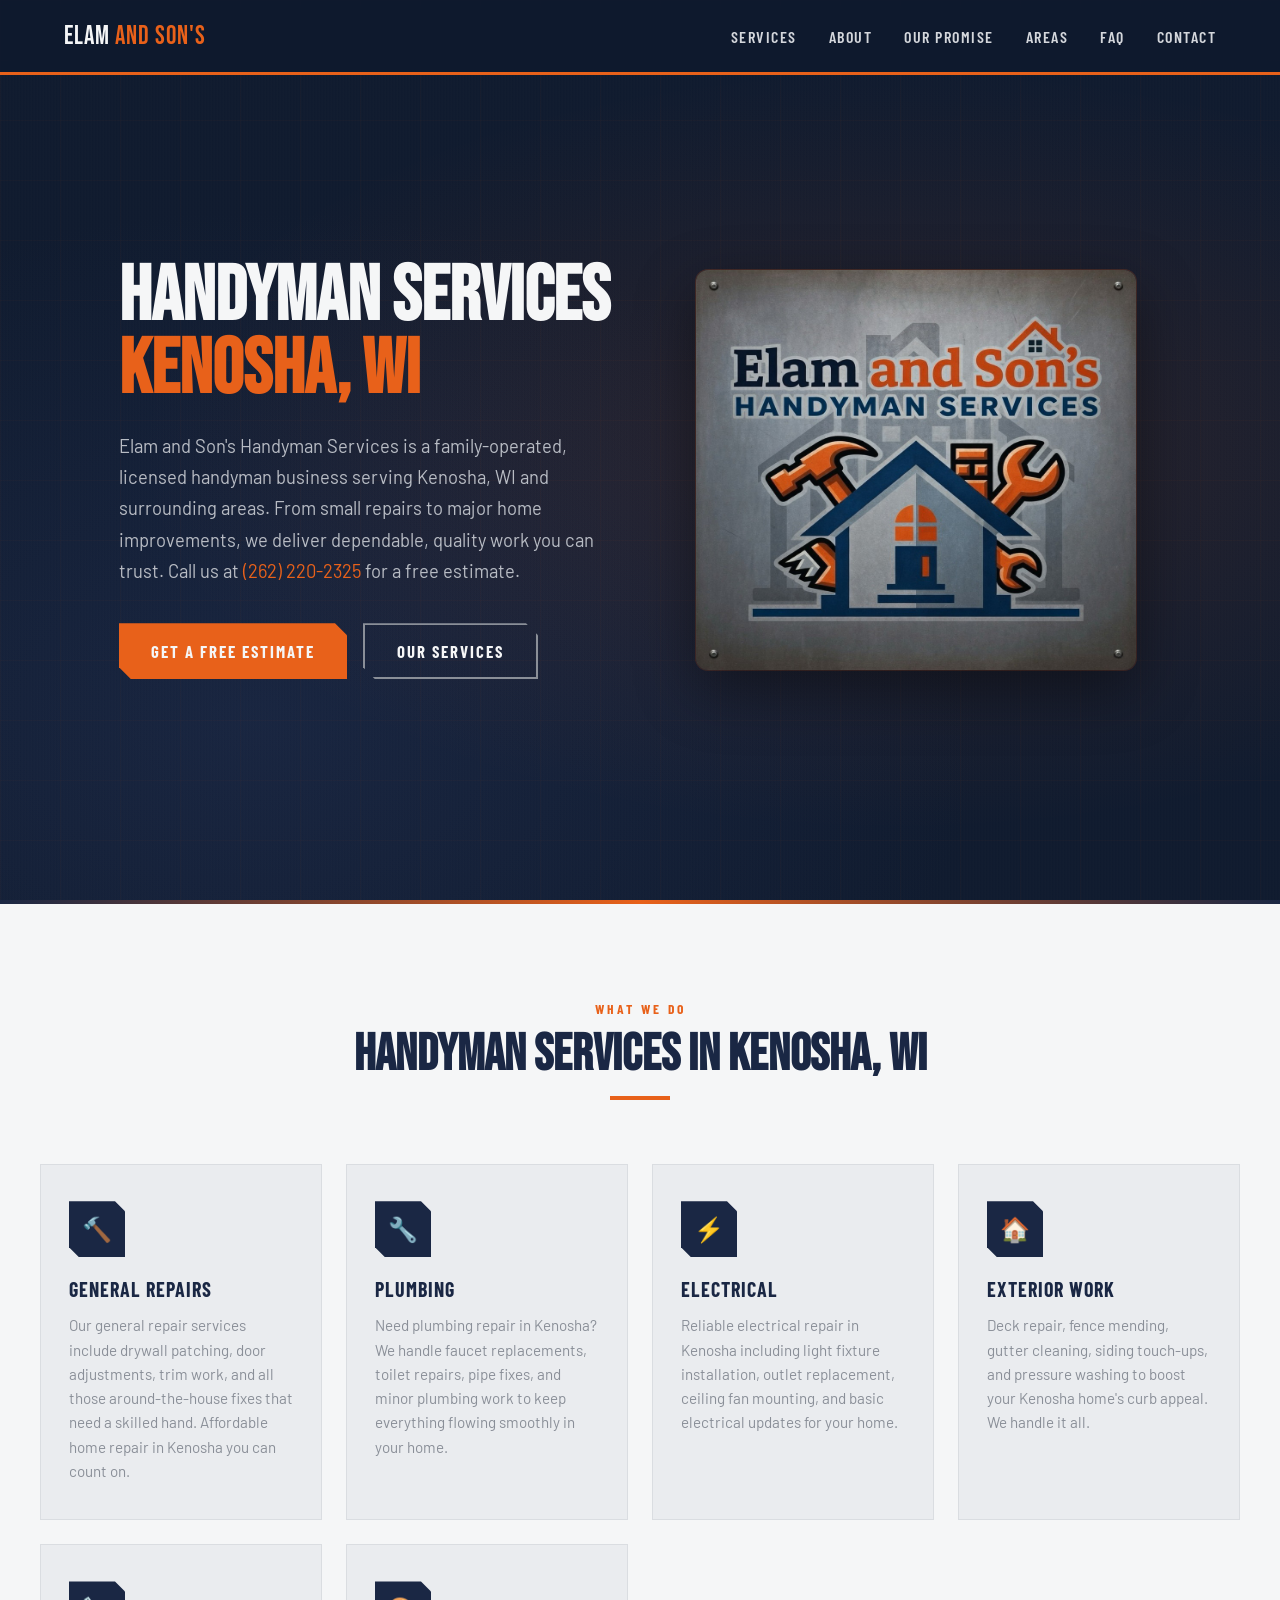
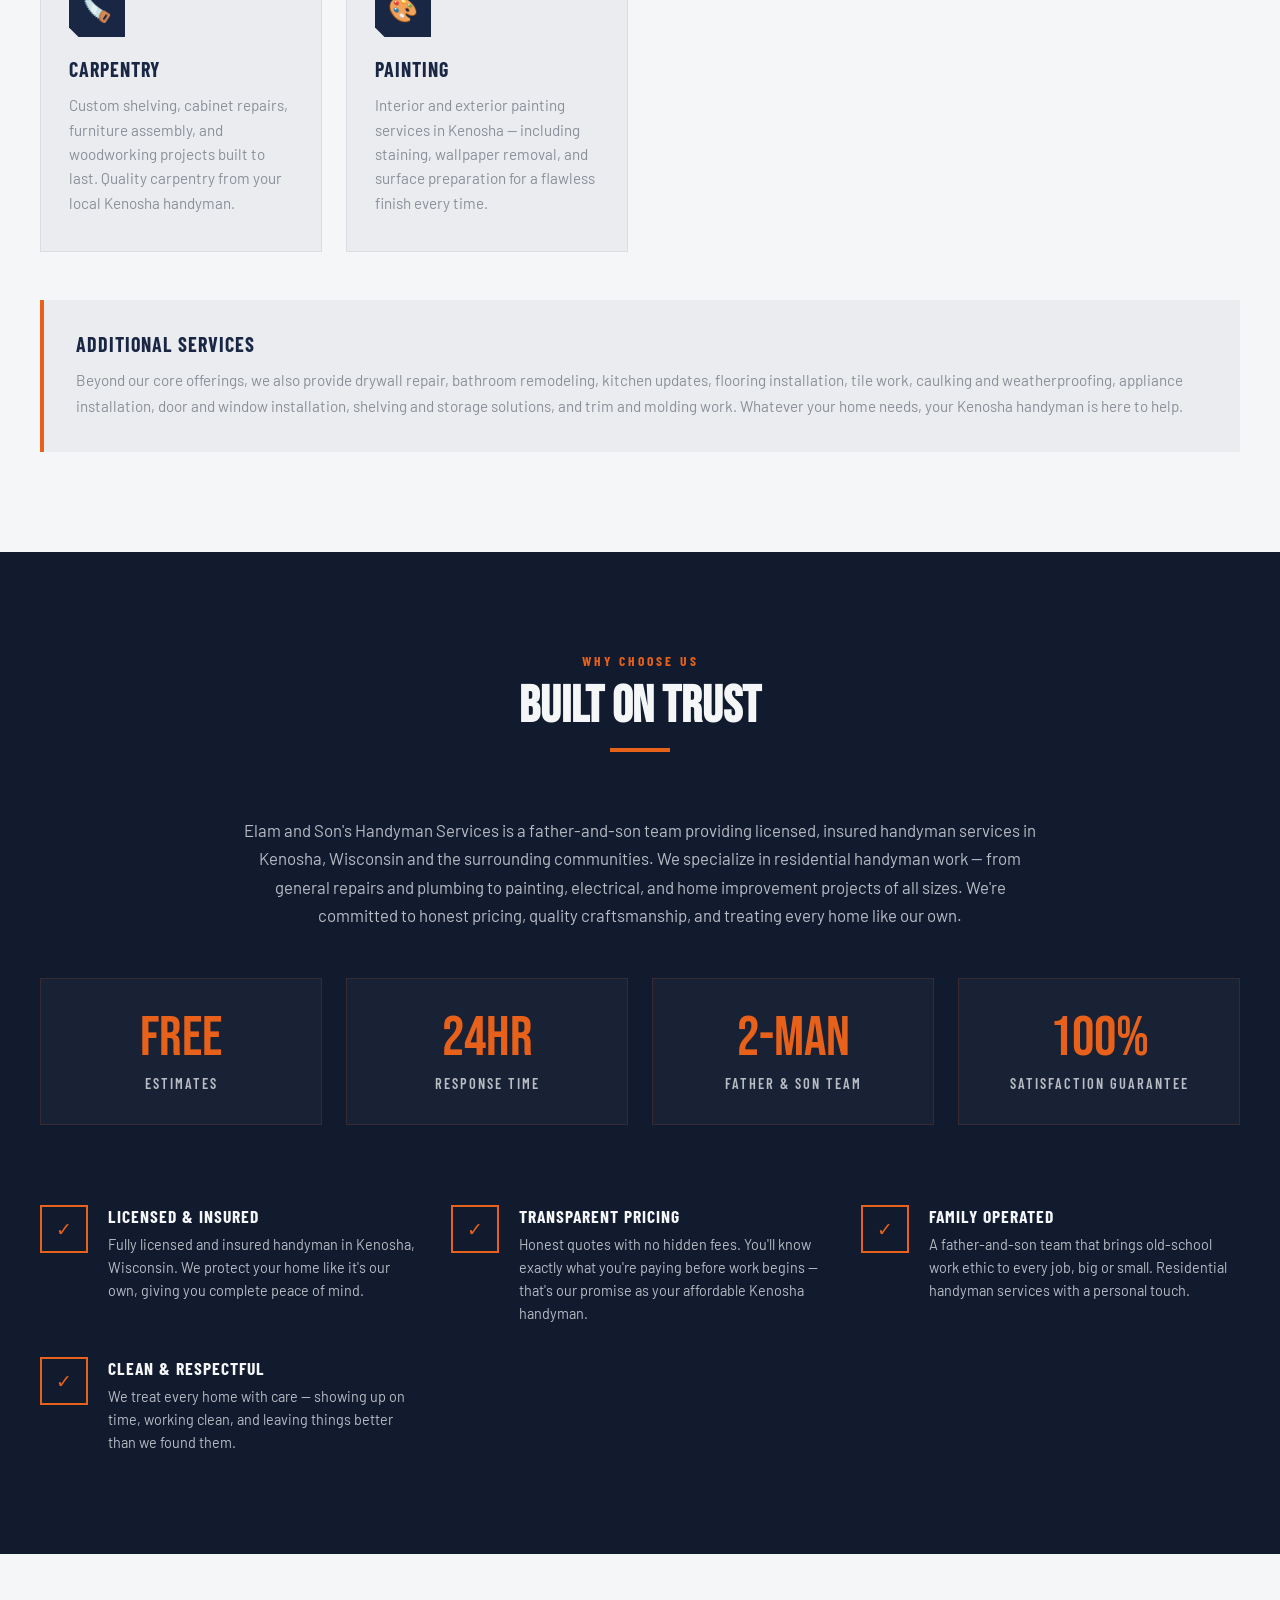
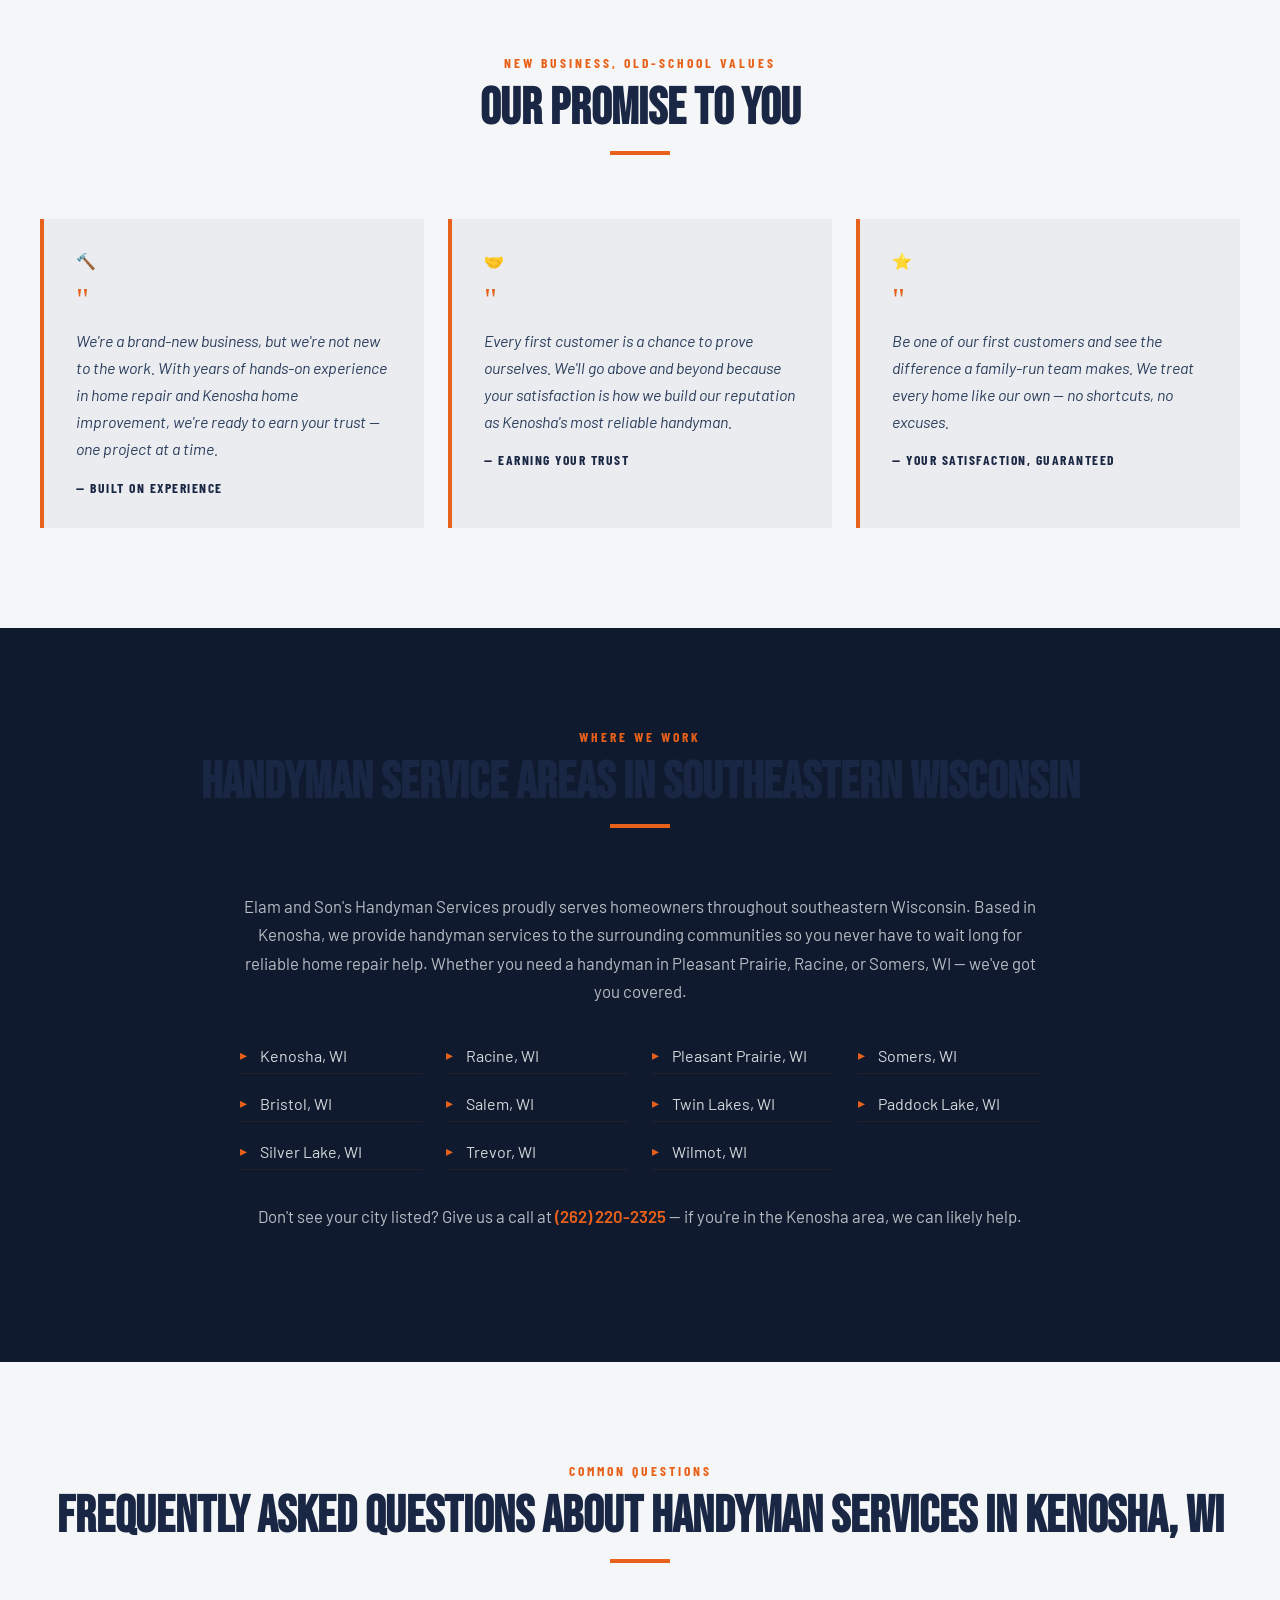
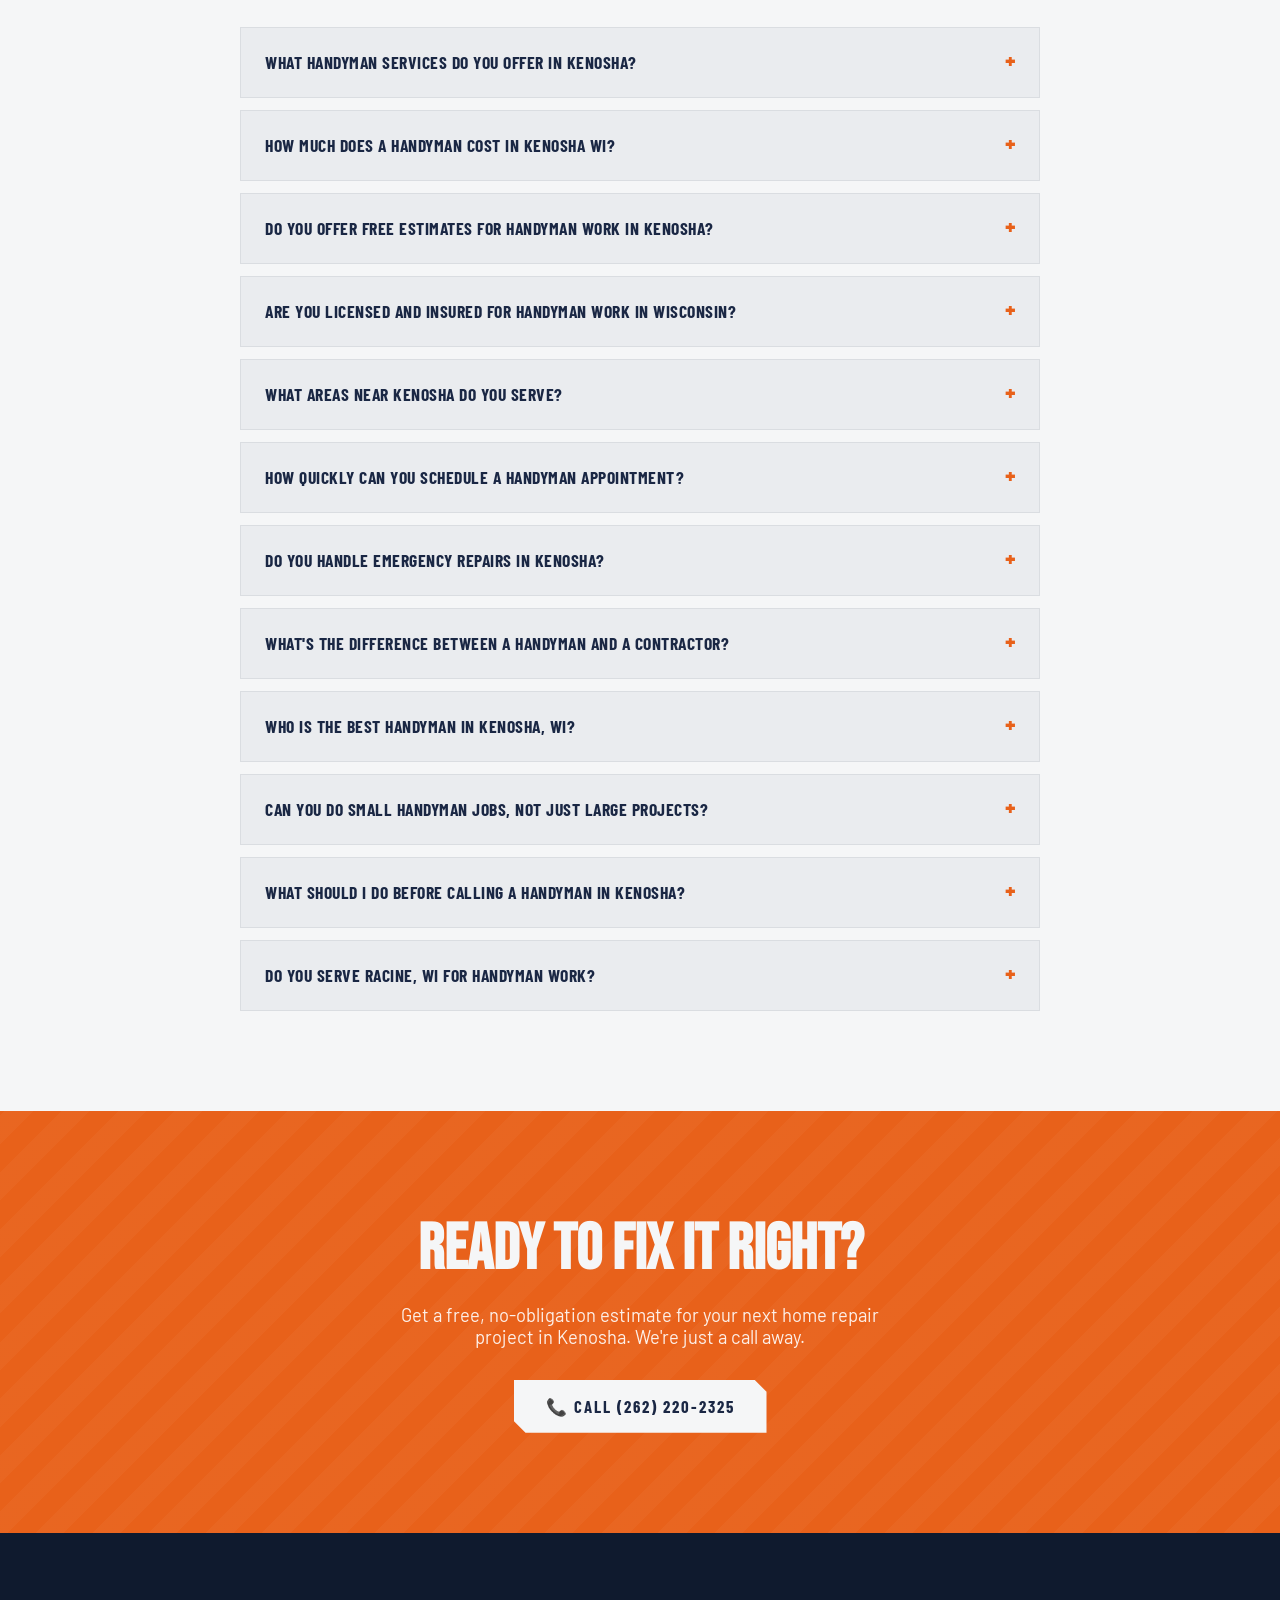
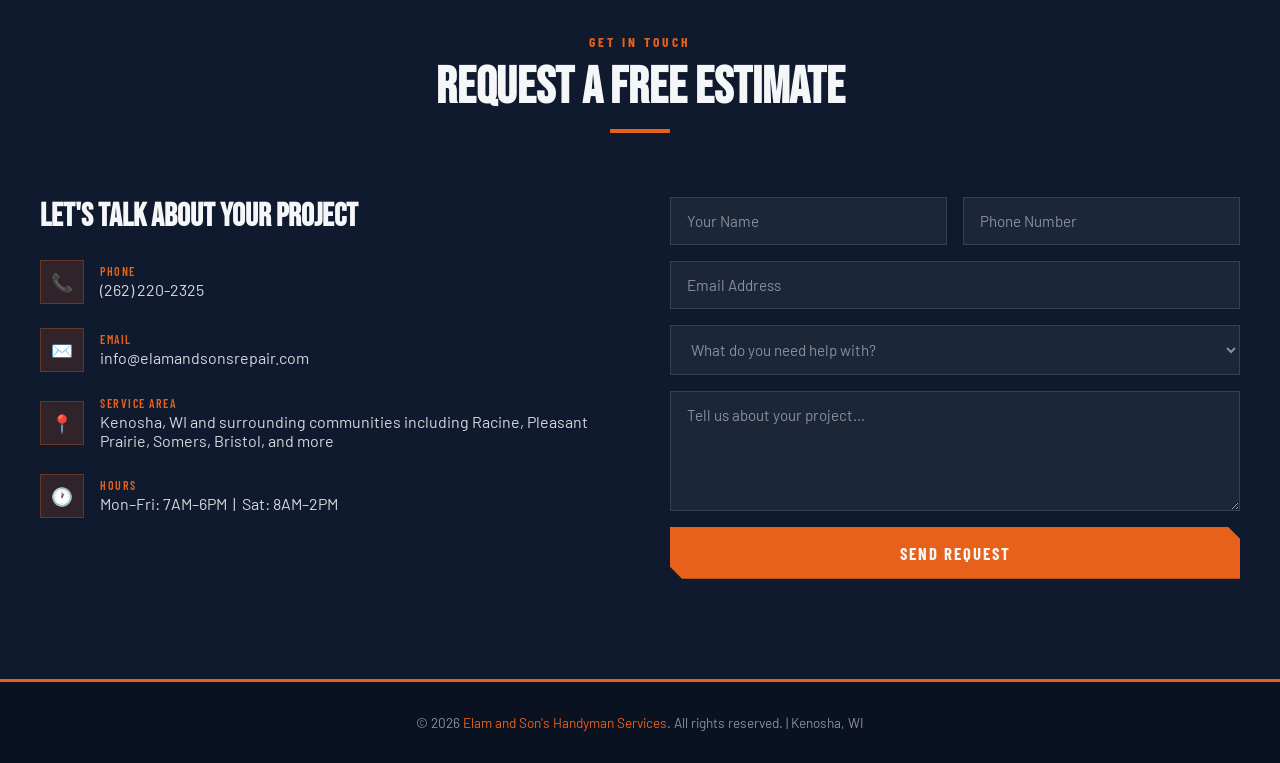
==== commit 1540f541: "1. Title tag — rewritten keyword-first, 47 chars (was 67): Elam and Son's | Handyman Services Kenosh" ====
--- a/index.html
+++ b/index.html
@@ -4,9 +4,18 @@
 <meta charset="UTF-8">
 <meta name="viewport" content="width=device-width, initial-scale=1.0">
 <meta http-equiv="Content-Type" content="text/html; charset=UTF-8">
-<title>Elam and Son's Handyman Services | Trusted Handyman in Kenosha, WI</title>
-<meta name="description" content="Elam and Son's Handyman Services offers affordable, licensed handyman services in Kenosha, WI. From plumbing and electrical to painting and deck repair. Free estimates!">
+<!-- SEO IMPROVEMENT: Title rewritten to keyword-first format under 60 chars; targets "Handyman Kenosha WI" primary query -->
+<title>Elam and Son's | Handyman Services Kenosha WI</title>
+<!-- SEO IMPROVEMENT: Meta description rewritten — 153 chars, keyword-first, includes location, trust signal, service list, and CTA -->
+<meta name="description" content="Handyman in Kenosha, WI. Licensed & insured. Plumbing, electrical, painting, carpentry & more. Serving Racine, Pleasant Prairie & surrounding areas. Free estimates.">
 <link rel="canonical" href="https://elamandsonsrepair.com/">
+
+<!-- SEO/AEO Optimization: Rich snippet and indexing directives for Google and AI search engines -->
+<meta name="robots" content="index, follow, max-image-preview:large, max-snippet:-1, max-video-preview:-1">
+<!-- SEO/AEO Optimization: Author and brand entity signal -->
+<meta name="author" content="Elam and Son's Handyman Services">
+<!-- SEO/AEO Optimization: Mobile browser theme color matching brand palette -->
+<meta name="theme-color" content="#1a2744">
 
 <!-- Geo Meta Tags -->
 <meta name="geo.region" content="US-WI">
@@ -23,6 +32,10 @@
 <meta property="og:title" content="Elam and Son's Handyman Services | Kenosha, WI">
 <meta property="og:description" content="From small repairs to major upgrades, Elam and Son's delivers dependable, quality handyman work you can trust. Serving Kenosha, WI and surrounding areas.">
 <meta property="og:image" content="https://elamandsonsrepair.com/og-image.jpg">
+<!-- SEO/AEO Optimization: OG image dimensions for richer social preview rendering -->
+<meta property="og:image:width" content="1200">
+<meta property="og:image:height" content="630">
+<meta property="og:image:type" content="image/jpeg">
 <meta property="og:url" content="https://elamandsonsrepair.com/">
 <meta property="og:site_name" content="Elam and Son's Handyman Services">
 <meta property="og:locale" content="en_US">
@@ -34,6 +47,8 @@
 <meta name="twitter:image" content="https://elamandsonsrepair.com/og-image.jpg">
 
 <link rel="preconnect" href="https://fonts.googleapis.com">
+<!-- SEO/AEO Optimization: Preconnect to gstatic origin for faster Google Fonts delivery (Core Web Vitals) -->
+<link rel="preconnect" href="https://fonts.gstatic.com" crossorigin>
 <link href="https://fonts.googleapis.com/css2?family=Bebas+Neue&family=Barlow:wght@400;500;600;700&family=Barlow+Condensed:wght@600;700&display=swap" rel="stylesheet">
 <link rel="stylesheet" href="css/styles.css">
 
@@ -42,7 +57,6 @@
 {
   "@context": "https://schema.org",
   "@type": "HomeAndConstructionBusiness",
-  "additionalType": "https://schema.org/HomeAndConstructionBusiness",
   "@id": "https://elamandsonsrepair.com/#business",
   "name": "Elam and Son's Handyman Services",
   "url": "https://elamandsonsrepair.com/",
@@ -134,7 +148,6 @@
     }
   ],
   "priceRange": "$$",
-  "sameAs": [],
   "hasOfferCatalog": {
     "@type": "OfferCatalog",
     "name": "Handyman Services",
@@ -176,6 +189,7 @@
 </script>
 
 <!-- FAQPage Schema -->
+<!-- SEO/AEO Optimization: Expanded FAQPage schema with voice search and AI answer engine targets -->
 <script type="application/ld+json">
 {
   "@context": "https://schema.org",
@@ -243,6 +257,38 @@
       "acceptedAnswer": {
         "@type": "Answer",
         "text": "A handyman handles a wide variety of smaller home repairs and maintenance tasks, while a general contractor typically manages larger construction or renovation projects. Elam and Son's specializes in the everyday fixes, updates, and improvements that keep your Kenosha home in great shape."
+      }
+    },
+    {
+      "@type": "Question",
+      "name": "Who is the best handyman in Kenosha, WI?",
+      "acceptedAnswer": {
+        "@type": "Answer",
+        "text": "Elam and Son's Handyman Services is a top-rated, fully licensed and insured handyman in Kenosha, WI. As a family-operated father-and-son team, we offer honest pricing, dependable work, and a 100% satisfaction guarantee on every project."
+      }
+    },
+    {
+      "@type": "Question",
+      "name": "Can you do small handyman jobs in Kenosha?",
+      "acceptedAnswer": {
+        "@type": "Answer",
+        "text": "Absolutely. Elam and Son's handles jobs of all sizes in Kenosha — from tightening a cabinet hinge to a full bathroom remodel. No job is too small. We believe every home deserves quality care, regardless of the project scope."
+      }
+    },
+    {
+      "@type": "Question",
+      "name": "What should I do before calling a handyman in Kenosha?",
+      "acceptedAnswer": {
+        "@type": "Answer",
+        "text": "Make a list of the repairs or tasks you need done, take a few photos of the problem areas, and have a rough idea of your timeline and budget. When you call Elam and Son's at (262) 220-2325, we'll walk you through the rest and provide a free estimate."
+      }
+    },
+    {
+      "@type": "Question",
+      "name": "Do you provide handyman services in Racine, WI?",
+      "acceptedAnswer": {
+        "@type": "Answer",
+        "text": "Yes, Elam and Son's provides handyman services in Racine, WI and throughout southeastern Wisconsin. Our full service area includes Racine, Kenosha, Pleasant Prairie, Somers, Bristol, Salem, Twin Lakes, Paddock Lake, Silver Lake, Trevor, and Wilmot."
       }
     }
   ]
@@ -302,81 +348,144 @@
   }
 ]
 </script>
+
+<!-- SEO/AEO Optimization: WebSite schema for entity recognition and knowledge graph association -->
+<script type="application/ld+json">
+{
+  "@context": "https://schema.org",
+  "@type": "WebSite",
+  "@id": "https://elamandsonsrepair.com/#website",
+  "url": "https://elamandsonsrepair.com/",
+  "name": "Elam and Son's Handyman Services",
+  "description": "Trusted local handyman services in Kenosha, WI and surrounding areas.",
+  "publisher": { "@id": "https://elamandsonsrepair.com/#business" }
+}
+</script>
+
+<!-- SEO IMPROVEMENT: WebPage schema added — ties page identity, breadcrumb, and primary image to the LocalBusiness entity for stronger knowledge graph signals -->
+<script type="application/ld+json">
+{
+  "@context": "https://schema.org",
+  "@type": "WebPage",
+  "@id": "https://elamandsonsrepair.com/#webpage",
+  "url": "https://elamandsonsrepair.com/",
+  "name": "Handyman Services Kenosha WI | Elam and Son's",
+  "description": "Handyman in Kenosha, WI. Licensed & insured. Plumbing, electrical, painting, carpentry & more. Serving Racine, Pleasant Prairie & surrounding areas. Free estimates.",
+  "isPartOf": { "@id": "https://elamandsonsrepair.com/#website" },
+  "about": { "@id": "https://elamandsonsrepair.com/#business" },
+  "primaryImageOfPage": {
+    "@type": "ImageObject",
+    "url": "https://elamandsonsrepair.com/og-image.jpg",
+    "width": 1200,
+    "height": 630
+  },
+  "inLanguage": "en-US",
+  "breadcrumb": {
+    "@type": "BreadcrumbList",
+    "itemListElement": [
+      {
+        "@type": "ListItem",
+        "position": 1,
+        "name": "Handyman Services Kenosha WI",
+        "item": "https://elamandsonsrepair.com/"
+      }
+    ]
+  }
+}
+</script>
 </head>
 <body>
 
+<!-- SEO/AEO Optimization: Skip navigation link for screen readers and keyboard accessibility -->
+<a href="#main-content" style="position:absolute;top:-40px;left:0;background:#e8611a;color:#fff;padding:8px 16px;text-decoration:none;z-index:9999;font-size:0.9rem;border-radius:0 0 4px 0;transition:top 0.2s;" onfocus="this.style.top='0'" onblur="this.style.top='-40px'">Skip to main content</a>
+
 <!-- ─── NAV ─── -->
+<!-- SEO IMPROVEMENT: <header role="banner"> added as semantic landmark; display:contents makes it layout-invisible so no CSS or design is affected -->
+<header role="banner" style="display:contents;">
+<!-- SEO/AEO Optimization: role="list" restores list semantics for screen readers on styled lists -->
 <nav aria-label="Main navigation">
   <div class="nav-inner">
     <div class="logo-text">Elam <span>and Son's</span></div>
-    <ul id="navMenu">
-      <li><a href="#services">Services</a></li>
-      <li><a href="#why-us">About</a></li>
-      <li><a href="#our-promise">Our Promise</a></li>
-      <li><a href="#service-areas">Areas</a></li>
-      <li><a href="#faq">FAQ</a></li>
-      <li><a href="#contact">Contact</a></li>
+    <!-- SEO IMPROVEMENT: title attributes added to nav anchors for keyword-rich internal link context -->
+    <ul id="navMenu" role="list">
+      <li><a href="#services" title="Handyman services in Kenosha, WI">Services</a></li>
+      <li><a href="#why-us" title="Why choose Elam and Son's handyman in Kenosha">About</a></li>
+      <li><a href="#our-promise" title="Our promise to Kenosha homeowners">Our Promise</a></li>
+      <li><a href="#service-areas" title="Handyman service areas in southeastern Wisconsin">Areas</a></li>
+      <li><a href="#faq" title="Frequently asked questions about handyman services in Kenosha">FAQ</a></li>
+      <li><a href="#contact" title="Contact Elam and Son's for a free estimate in Kenosha, WI">Contact</a></li>
     </ul>
     <button type="button" class="mobile-toggle" onclick="document.getElementById('navMenu').classList.toggle('active')" aria-label="Toggle navigation menu">
       <span></span><span></span><span></span>
     </button>
   </div>
 </nav>
+</header><!-- end header/nav -->
+
+<!-- SEO/AEO Optimization: <main> landmark for screen readers, search engines, and structured crawling -->
+<main id="main-content" role="main">
 
 <!-- ─── HERO ─── -->
-<section class="hero">
+<!-- SEO/AEO Optimization: aria-label describes section purpose for assistive technologies -->
+<section class="hero" aria-label="Elam and Son's Handyman Services — Kenosha, WI">
   <div class="hero-grid"></div>
   <div class="hero-content">
     <div class="hero-text">
-      <h1>YOUR HOME.<br><span class="orange">OUR CRAFT.</span></h1>
+      <!-- SEO IMPROVEMENT: H1 text updated to target "Handyman Services Kenosha WI" primary keyword; visual styling (Bebas Neue, two-line, orange span) is unchanged -->
+      <h1>HANDYMAN SERVICES<br><span class="orange">KENOSHA, WI</span></h1>
       <p>Elam and Son's Handyman Services is a family-operated, licensed handyman business serving Kenosha, WI and surrounding areas. From small repairs to major home improvements, we deliver dependable, quality work you can trust. Call us at <a href="tel:+12622202325" style="color: var(--orange); text-decoration: none;">(262) 220-2325</a> for a free estimate.</p>
+      <!-- SEO IMPROVEMENT: title attributes on hero CTAs add keyword-rich anchor context for crawlers -->
       <div class="cta-group">
-        <a href="#contact" class="btn btn-primary">Get a Free Estimate</a>
-        <a href="#services" class="btn btn-outline">Our Services</a>
+        <a href="#contact" class="btn btn-primary" title="Request a free handyman estimate in Kenosha, WI">Get a Free Estimate</a>
+        <a href="#services" class="btn btn-outline" title="View all handyman services offered in Kenosha, WI and surrounding areas">Our Services</a>
       </div>
     </div>
     <div class="hero-logo">
-      <img src="logo.jpg" alt="Elam and Son's Handyman Services logo - trusted handyman in Kenosha WI">
+      <!-- SEO/AEO Optimization: fetchpriority=high for LCP optimization; decoding=sync prevents layout shift -->
+      <!-- SEO IMPROVEMENT: Alt text updated — keyword + location + business type for image indexing -->
+      <img src="logo.jpg" alt="Elam and Son's Handyman Services — licensed and insured handyman in Kenosha, WI" fetchpriority="high" decoding="sync" width="400" height="400">
     </div>
   </div>
 </section>
 
 <!-- ─── SERVICES ─── -->
-<section class="services" id="services">
+<!-- SEO/AEO Optimization: aria-labelledby ties section to its heading for landmark navigation -->
+<section class="services" id="services" aria-labelledby="services-heading">
   <div class="container">
     <div class="section-header fade-up">
       <span class="tag">What We Do</span>
-      <h2>Handyman Services in Kenosha, WI</h2>
+      <h2 id="services-heading">Handyman Services in Kenosha, WI</h2>
       <div class="line"></div>
     </div>
     <div class="services-grid">
       <div class="service-card fade-up">
-        <div class="service-icon">🔨</div>
+        <!-- SEO/AEO Optimization: aria-hidden on decorative emoji icons to avoid screen reader noise -->
+        <div class="service-icon" aria-hidden="true">🔨</div>
         <h3>General Repairs</h3>
         <p>Our general repair services include drywall patching, door adjustments, trim work, and all those around-the-house fixes that need a skilled hand. Affordable home repair in Kenosha you can count on.</p>
       </div>
       <div class="service-card fade-up">
-        <div class="service-icon">🔧</div>
+        <div class="service-icon" aria-hidden="true">🔧</div>
         <h3>Plumbing</h3>
         <p>Need plumbing repair in Kenosha? We handle faucet replacements, toilet repairs, pipe fixes, and minor plumbing work to keep everything flowing smoothly in your home.</p>
       </div>
       <div class="service-card fade-up">
-        <div class="service-icon">⚡</div>
+        <div class="service-icon" aria-hidden="true">⚡</div>
         <h3>Electrical</h3>
         <p>Reliable electrical repair in Kenosha including light fixture installation, outlet replacement, ceiling fan mounting, and basic electrical updates for your home.</p>
       </div>
       <div class="service-card fade-up">
-        <div class="service-icon">🏠</div>
+        <div class="service-icon" aria-hidden="true">🏠</div>
         <h3>Exterior Work</h3>
         <p>Deck repair, fence mending, gutter cleaning, siding touch-ups, and pressure washing to boost your Kenosha home's curb appeal. We handle it all.</p>
       </div>
       <div class="service-card fade-up">
-        <div class="service-icon">🪚</div>
+        <div class="service-icon" aria-hidden="true">🪚</div>
         <h3>Carpentry</h3>
         <p>Custom shelving, cabinet repairs, furniture assembly, and woodworking projects built to last. Quality carpentry from your local Kenosha handyman.</p>
       </div>
       <div class="service-card fade-up">
-        <div class="service-icon">🎨</div>
+        <div class="service-icon" aria-hidden="true">🎨</div>
         <h3>Painting</h3>
         <p>Interior and exterior painting services in Kenosha — including staining, wallpaper removal, and surface preparation for a flawless finish every time.</p>
       </div>
@@ -389,11 +498,12 @@
 </section>
 
 <!-- ─── WHY US ─── -->
-<section class="why-us" id="why-us">
+<!-- SEO/AEO Optimization: aria-labelledby for semantic section identification -->
+<section class="why-us" id="why-us" aria-labelledby="why-us-heading">
   <div class="container">
     <div class="section-header fade-up">
       <span class="tag">Why Choose Us</span>
-      <h2 class="light">Built on Trust</h2>
+      <h2 id="why-us-heading" class="light">Built on Trust</h2>
       <div class="line"></div>
     </div>
     <div class="about-summary fade-up">
@@ -419,28 +529,29 @@
     </div>
     <div class="features-grid">
       <div class="feature fade-up">
-        <div class="feature-icon">✓</div>
+        <!-- SEO/AEO Optimization: aria-hidden on decorative checkmark icon -->
+        <div class="feature-icon" aria-hidden="true">✓</div>
         <div>
           <h3>Licensed & Insured</h3>
           <p>Fully licensed and insured handyman in Kenosha, Wisconsin. We protect your home like it's our own, giving you complete peace of mind.</p>
         </div>
       </div>
       <div class="feature fade-up">
-        <div class="feature-icon">✓</div>
+        <div class="feature-icon" aria-hidden="true">✓</div>
         <div>
           <h3>Transparent Pricing</h3>
           <p>Honest quotes with no hidden fees. You'll know exactly what you're paying before work begins — that's our promise as your affordable Kenosha handyman.</p>
         </div>
       </div>
       <div class="feature fade-up">
-        <div class="feature-icon">✓</div>
+        <div class="feature-icon" aria-hidden="true">✓</div>
         <div>
           <h3>Family Operated</h3>
           <p>A father-and-son team that brings old-school work ethic to every job, big or small. Residential handyman services with a personal touch.</p>
         </div>
       </div>
       <div class="feature fade-up">
-        <div class="feature-icon">✓</div>
+        <div class="feature-icon" aria-hidden="true">✓</div>
         <div>
           <h3>Clean & Respectful</h3>
           <p>We treat every home with care — showing up on time, working clean, and leaving things better than we found them.</p>
@@ -451,29 +562,30 @@
 </section>
 
 <!-- ─── OUR PROMISE ─── -->
-<section class="testimonials" id="our-promise">
+<!-- SEO/AEO Optimization: aria-labelledby for landmark navigation -->
+<section class="testimonials" id="our-promise" aria-labelledby="promise-heading">
   <div class="container">
     <div class="section-header fade-up">
       <span class="tag">New Business, Old-School Values</span>
-      <h2>Our Promise to You</h2>
+      <h2 id="promise-heading">Our Promise to You</h2>
       <div class="line"></div>
     </div>
     <div class="testimonials-grid">
       <div class="testimonial-card fade-up">
-        <div class="stars">🔨</div>
-        <div class="quote">"</div>
+        <div class="stars" aria-hidden="true">🔨</div>
+        <div class="quote" aria-hidden="true">"</div>
         <p>We're a brand-new business, but we're not new to the work. With years of hands-on experience in home repair and Kenosha home improvement, we're ready to earn your trust — one project at a time.</p>
         <div class="author">— Built on Experience</div>
       </div>
       <div class="testimonial-card fade-up">
-        <div class="stars">🤝</div>
-        <div class="quote">"</div>
+        <div class="stars" aria-hidden="true">🤝</div>
+        <div class="quote" aria-hidden="true">"</div>
         <p>Every first customer is a chance to prove ourselves. We'll go above and beyond because your satisfaction is how we build our reputation as Kenosha's most reliable handyman.</p>
         <div class="author">— Earning Your Trust</div>
       </div>
       <div class="testimonial-card fade-up">
-        <div class="stars">⭐</div>
-        <div class="quote">"</div>
+        <div class="stars" aria-hidden="true">⭐</div>
+        <div class="quote" aria-hidden="true">"</div>
         <p>Be one of our first customers and see the difference a family-run team makes. We treat every home like our own — no shortcuts, no excuses.</p>
         <div class="author">— Your Satisfaction, Guaranteed</div>
       </div>
@@ -482,11 +594,13 @@
 </section>
 
 <!-- ─── SERVICE AREAS ─── -->
-<section class="service-areas" id="service-areas">
+<!-- SEO/AEO Optimization: aria-labelledby for landmark navigation -->
+<section class="service-areas" id="service-areas" aria-labelledby="service-areas-heading">
   <div class="container">
     <div class="section-header fade-up">
       <span class="tag">Where We Work</span>
-      <h2>Service Areas</h2>
+      <!-- SEO/AEO Optimization: Expanded H2 with geographic keyword for local SEO targeting -->
+      <h2 id="service-areas-heading">Handyman Service Areas in Southeastern Wisconsin</h2>
       <div class="line"></div>
     </div>
     <div class="service-areas-content fade-up">
@@ -510,11 +624,13 @@
 </section>
 
 <!-- ─── FAQ ─── -->
-<section class="faq-section" id="faq">
+<!-- SEO/AEO Optimization: aria-labelledby for landmark navigation; section targets featured snippets and AI answer engines -->
+<section class="faq-section" id="faq" aria-labelledby="faq-heading">
   <div class="container">
     <div class="section-header fade-up">
       <span class="tag">Common Questions</span>
-      <h2>Frequently Asked Questions</h2>
+      <!-- SEO/AEO Optimization: H2 expanded with local keyword for better FAQ snippet targeting -->
+      <h2 id="faq-heading">Frequently Asked Questions About Handyman Services in Kenosha, WI</h2>
       <div class="line"></div>
     </div>
     <div class="faq-grid">
@@ -566,58 +682,88 @@
           <p>A handyman handles a wide variety of smaller home repairs and maintenance tasks, while a general contractor typically manages larger construction or renovation projects. Elam and Son's specializes in the everyday fixes, updates, and improvements that keep your Kenosha home in great shape.</p>
         </div>
       </details>
+      <!-- SEO/AEO Optimization: Additional FAQs targeting voice search and AI answer engine queries -->
+      <details class="faq-item fade-up">
+        <summary>Who is the best handyman in Kenosha, WI?</summary>
+        <div class="faq-answer">
+          <p>Elam and Son's Handyman Services is a top-rated, fully licensed and insured handyman serving Kenosha, WI. As a family-operated father-and-son team, we offer honest pricing, dependable work, and a 100% satisfaction guarantee on every project.</p>
+        </div>
+      </details>
+      <details class="faq-item fade-up">
+        <summary>Can you do small handyman jobs, not just large projects?</summary>
+        <div class="faq-answer">
+          <p>Absolutely. Elam and Son's handles jobs of all sizes in Kenosha — from tightening a cabinet hinge to a full bathroom remodel. No job is too small. We believe every home deserves quality care, regardless of the project scope.</p>
+        </div>
+      </details>
+      <details class="faq-item fade-up">
+        <summary>What should I do before calling a handyman in Kenosha?</summary>
+        <div class="faq-answer">
+          <p>Make a list of the repairs or tasks you need done, take a few photos of the problem areas, and have a rough idea of your timeline and budget. When you call Elam and Son's at (262) 220-2325, we'll walk you through the rest and provide a free estimate.</p>
+        </div>
+      </details>
+      <details class="faq-item fade-up">
+        <summary>Do you serve Racine, WI for handyman work?</summary>
+        <div class="faq-answer">
+          <p>Yes, Elam and Son's provides handyman services in Racine, WI and throughout southeastern Wisconsin. Our full service area includes Racine, Kenosha, Pleasant Prairie, Somers, Bristol, Salem, Twin Lakes, Paddock Lake, Silver Lake, Trevor, and Wilmot.</p>
+        </div>
+      </details>
     </div>
   </div>
 </section>
 
 <!-- ─── CTA ─── -->
-<section class="cta-section">
+<!-- SEO/AEO Optimization: id added for internal anchor linking -->
+<section class="cta-section" id="get-estimate" aria-label="Call to action — Get a free handyman estimate in Kenosha, WI">
   <div class="container">
     <h2>Ready to Fix It Right?</h2>
     <p>Get a free, no-obligation estimate for your next home repair project in Kenosha. We're just a call away.</p>
-    <a href="tel:+12622202325" class="btn btn-white" aria-label="Call Elam and Son's Handyman Services">📞 Call (262) 220-2325</a>
+    <a href="tel:+12622202325" class="btn btn-white" aria-label="Call Elam and Son's Handyman Services at (262) 220-2325">📞 Call (262) 220-2325</a>
   </div>
 </section>
 
 <!-- ─── CONTACT ─── -->
-<section class="contact" id="contact">
+<!-- SEO/AEO Optimization: aria-labelledby for landmark navigation -->
+<section class="contact" id="contact" aria-labelledby="contact-heading">
   <div class="container">
     <div class="section-header fade-up">
       <span class="tag">Get In Touch</span>
-      <h2 class="light">Request a Free Estimate</h2>
+      <h2 id="contact-heading" class="light">Request a Free Estimate</h2>
       <div class="line"></div>
     </div>
     <div class="contact-grid">
       <div class="contact-info fade-up">
         <h3>Let's Talk About Your Project</h3>
-        <div class="contact-item">
-          <div class="icon" aria-hidden="true">📞</div>
-          <div class="details">
-            <div class="label">Phone</div>
-            <div class="value"><a href="tel:+12622202325">(262) 220-2325</a></div>
+        <!-- SEO/AEO Optimization: <address> element provides semantic NAP markup for local SEO -->
+        <address style="font-style: normal;">
+          <div class="contact-item">
+            <div class="icon" aria-hidden="true">📞</div>
+            <div class="details">
+              <div class="label">Phone</div>
+              <div class="value"><a href="tel:+12622202325">(262) 220-2325</a></div>
+            </div>
           </div>
-        </div>
-        <div class="contact-item">
-          <div class="icon" aria-hidden="true">✉️</div>
-          <div class="details">
-            <div class="label">Email</div>
-            <div class="value"><a href="mailto:info@elamandsonsrepair.com">info@elamandsonsrepair.com</a></div>
+          <div class="contact-item">
+            <div class="icon" aria-hidden="true">✉️</div>
+            <div class="details">
+              <div class="label">Email</div>
+              <div class="value"><a href="mailto:info@elamandsonsrepair.com">info@elamandsonsrepair.com</a></div>
+            </div>
           </div>
-        </div>
-        <div class="contact-item">
-          <div class="icon" aria-hidden="true">📍</div>
-          <div class="details">
-            <div class="label">Service Area</div>
-            <div class="value">Kenosha, WI and surrounding communities including Racine, Pleasant Prairie, Somers, Bristol, and more</div>
+          <div class="contact-item">
+            <div class="icon" aria-hidden="true">📍</div>
+            <div class="details">
+              <div class="label">Service Area</div>
+              <div class="value">Kenosha, WI and surrounding communities including Racine, Pleasant Prairie, Somers, Bristol, and more</div>
+            </div>
           </div>
-        </div>
-        <div class="contact-item">
-          <div class="icon" aria-hidden="true">🕐</div>
-          <div class="details">
-            <div class="label">Hours</div>
-            <div class="value">Mon–Fri: 7AM–6PM &nbsp;|&nbsp; Sat: 8AM–2PM</div>
+          <div class="contact-item">
+            <div class="icon" aria-hidden="true">🕐</div>
+            <div class="details">
+              <div class="label">Hours</div>
+              <div class="value">Mon–Fri: 7AM–6PM &nbsp;|&nbsp; Sat: 8AM–2PM</div>
+            </div>
           </div>
-        </div>
+        </address>
       </div>
       <form class="contact-form fade-up" name="contact" method="POST" data-netlify="true" netlify-honeypot="bot-field" onsubmit="event.preventDefault(); this.submit(); alert('Thank you! We\'ll be in touch within 24 hours.');">
         <input type="hidden" name="form-name" value="contact">
@@ -646,6 +792,8 @@
   </div>
 </section>
 
+</main><!-- end main content -->
+
 <!-- ─── FOOTER ─── -->
 <footer>
   <p>© 2026 <span>Elam and Son's Handyman Services</span>. All rights reserved. | Kenosha, WI</p>
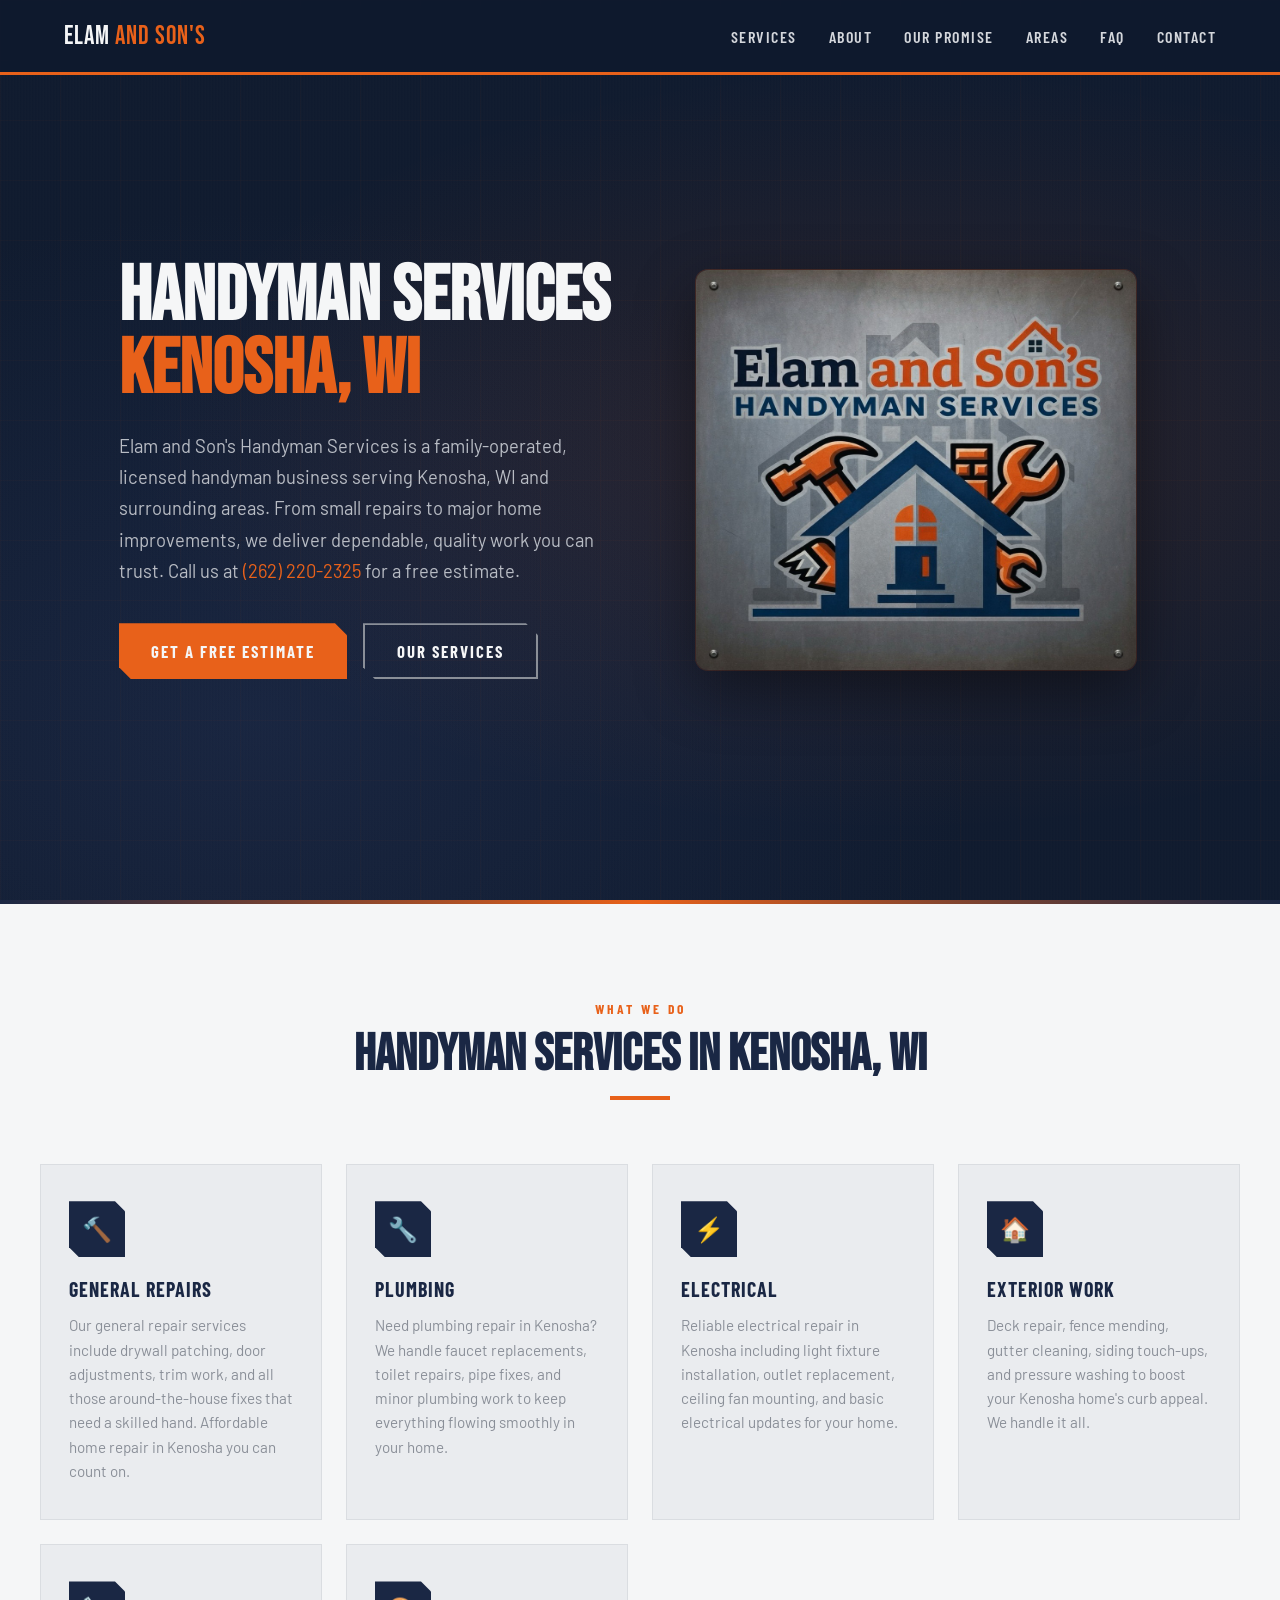
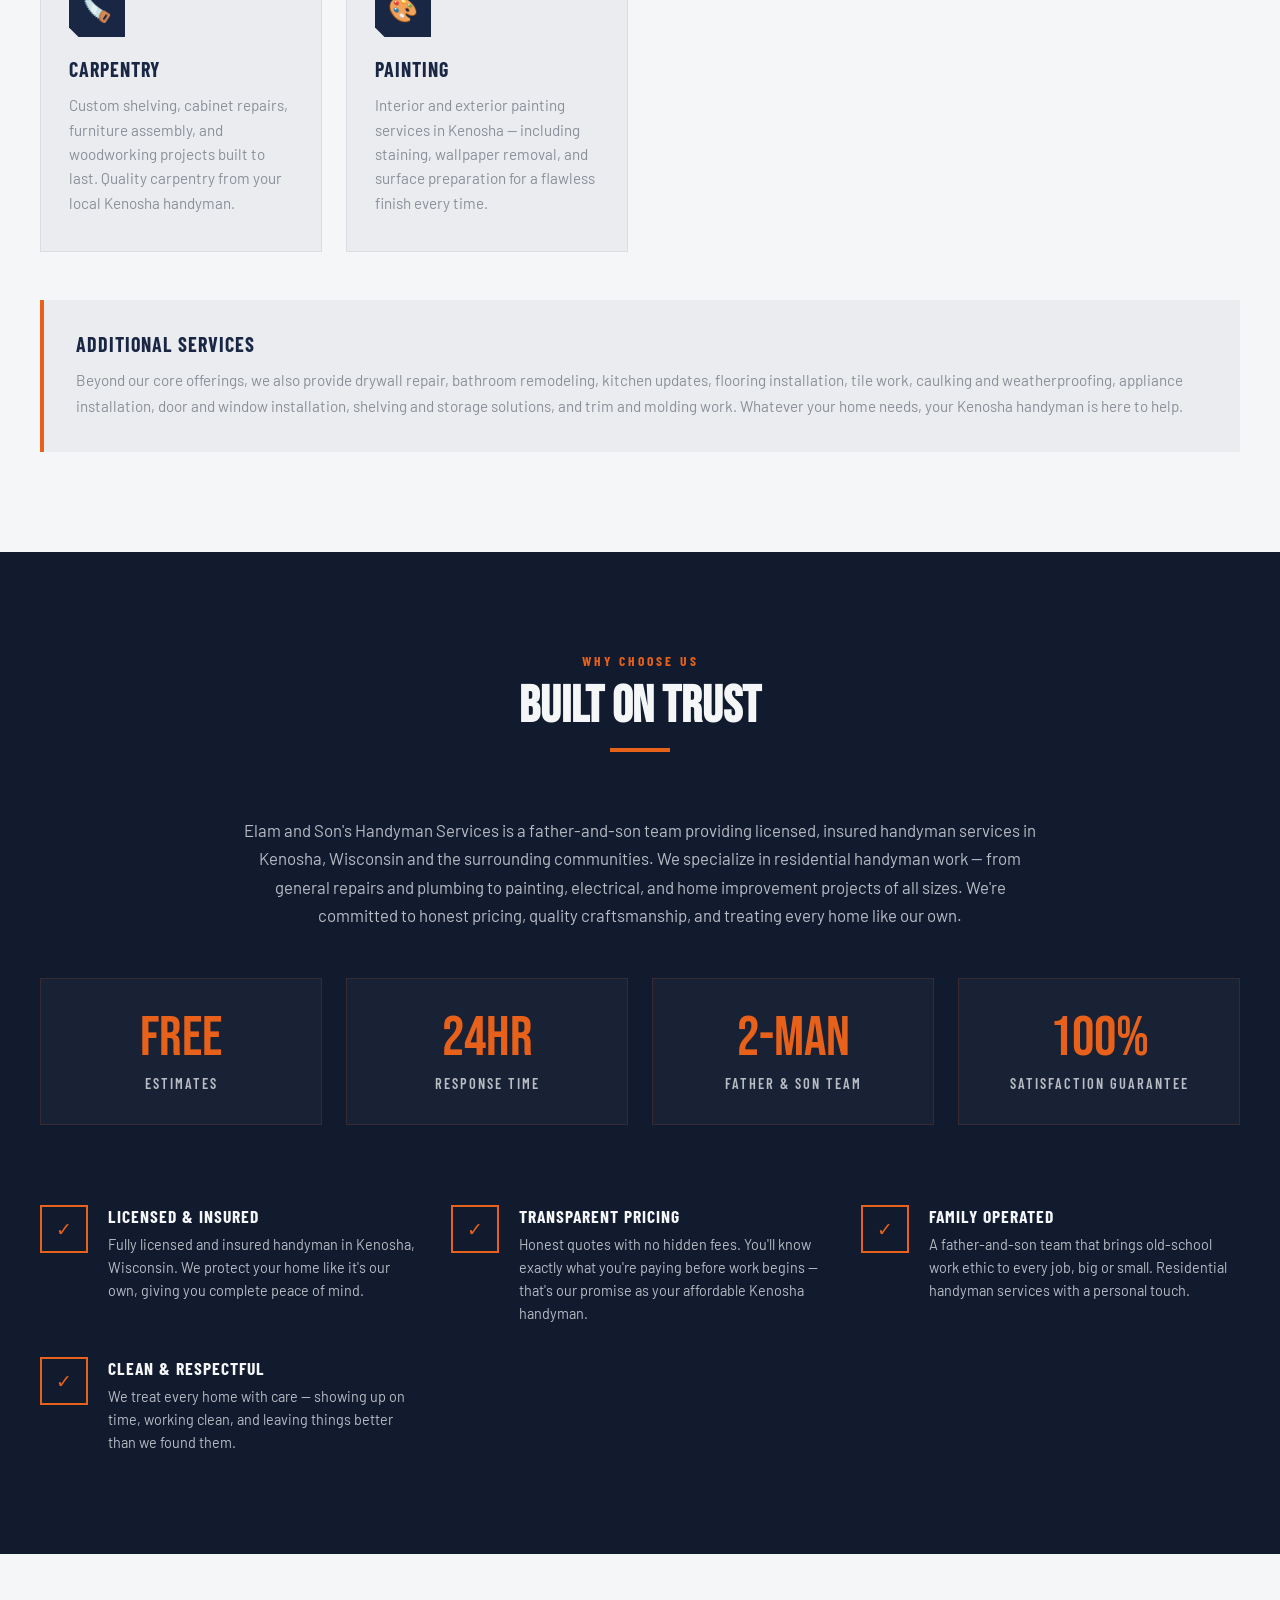
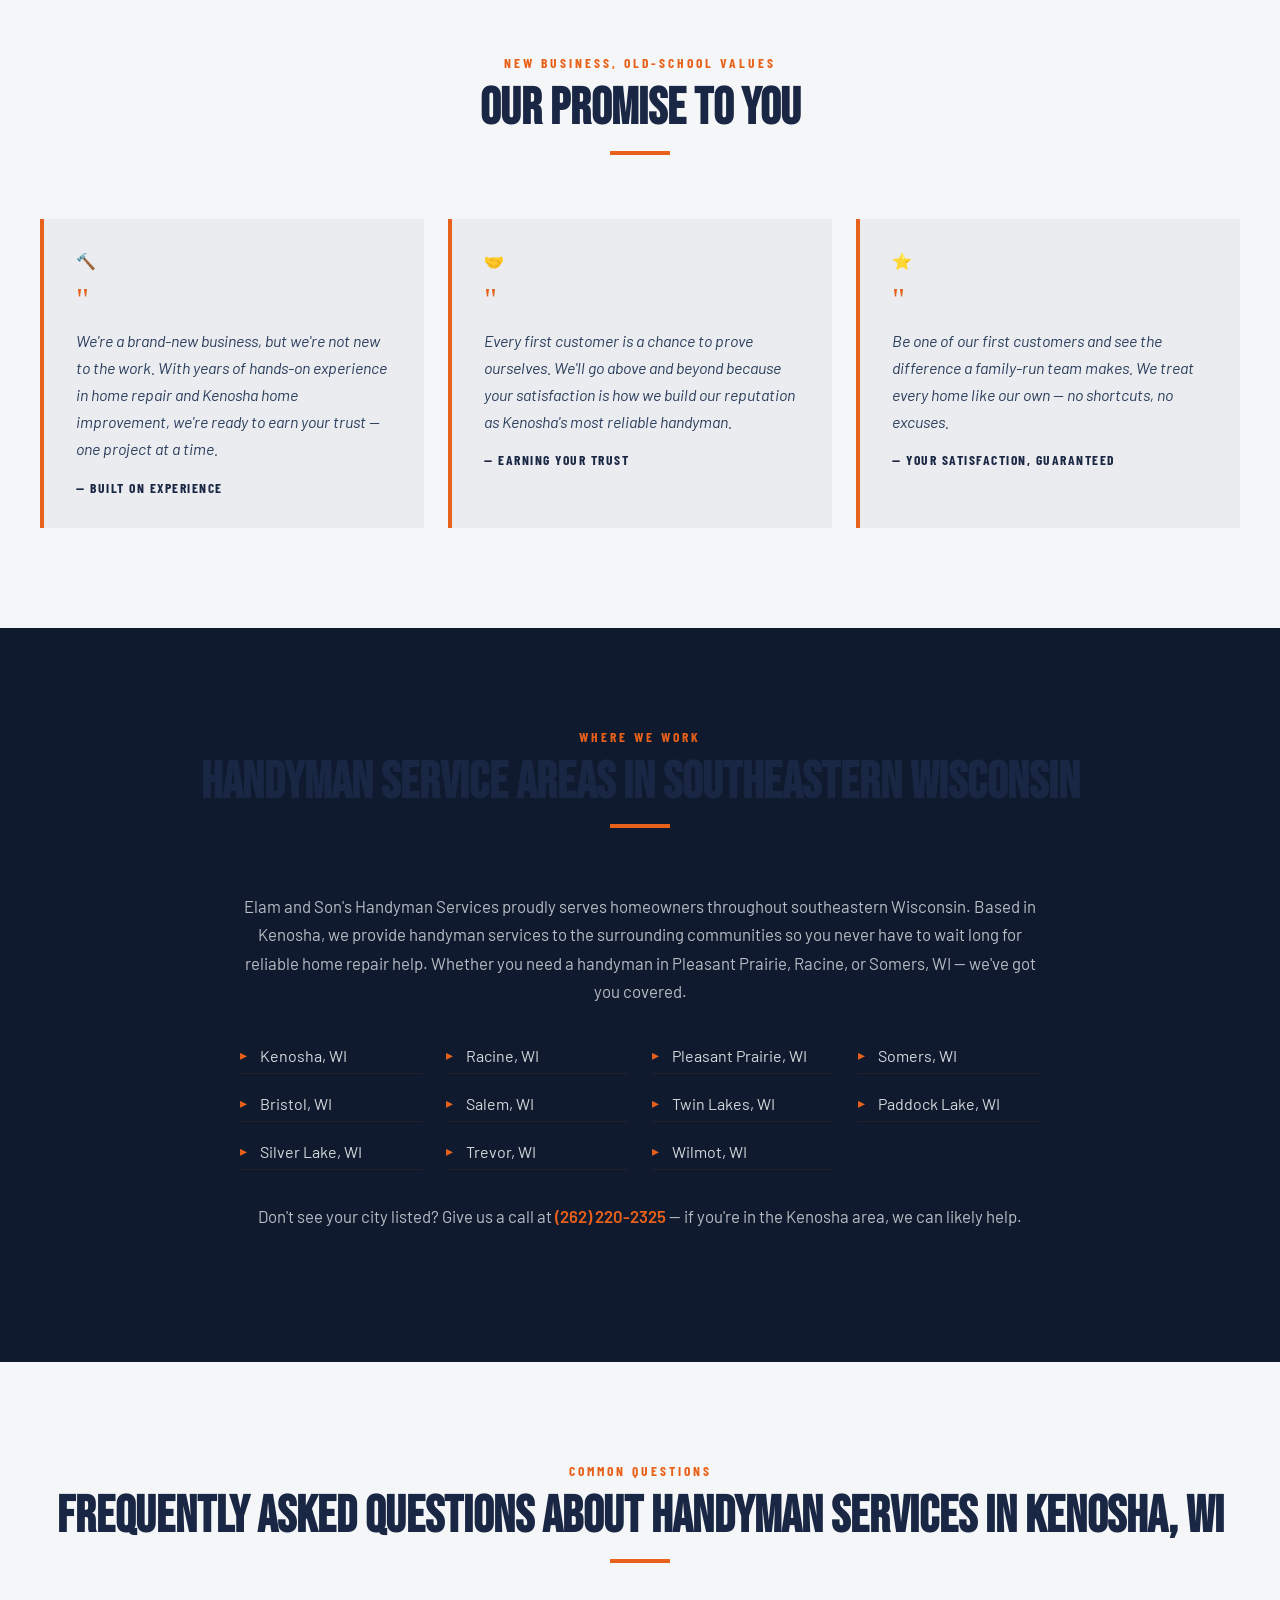
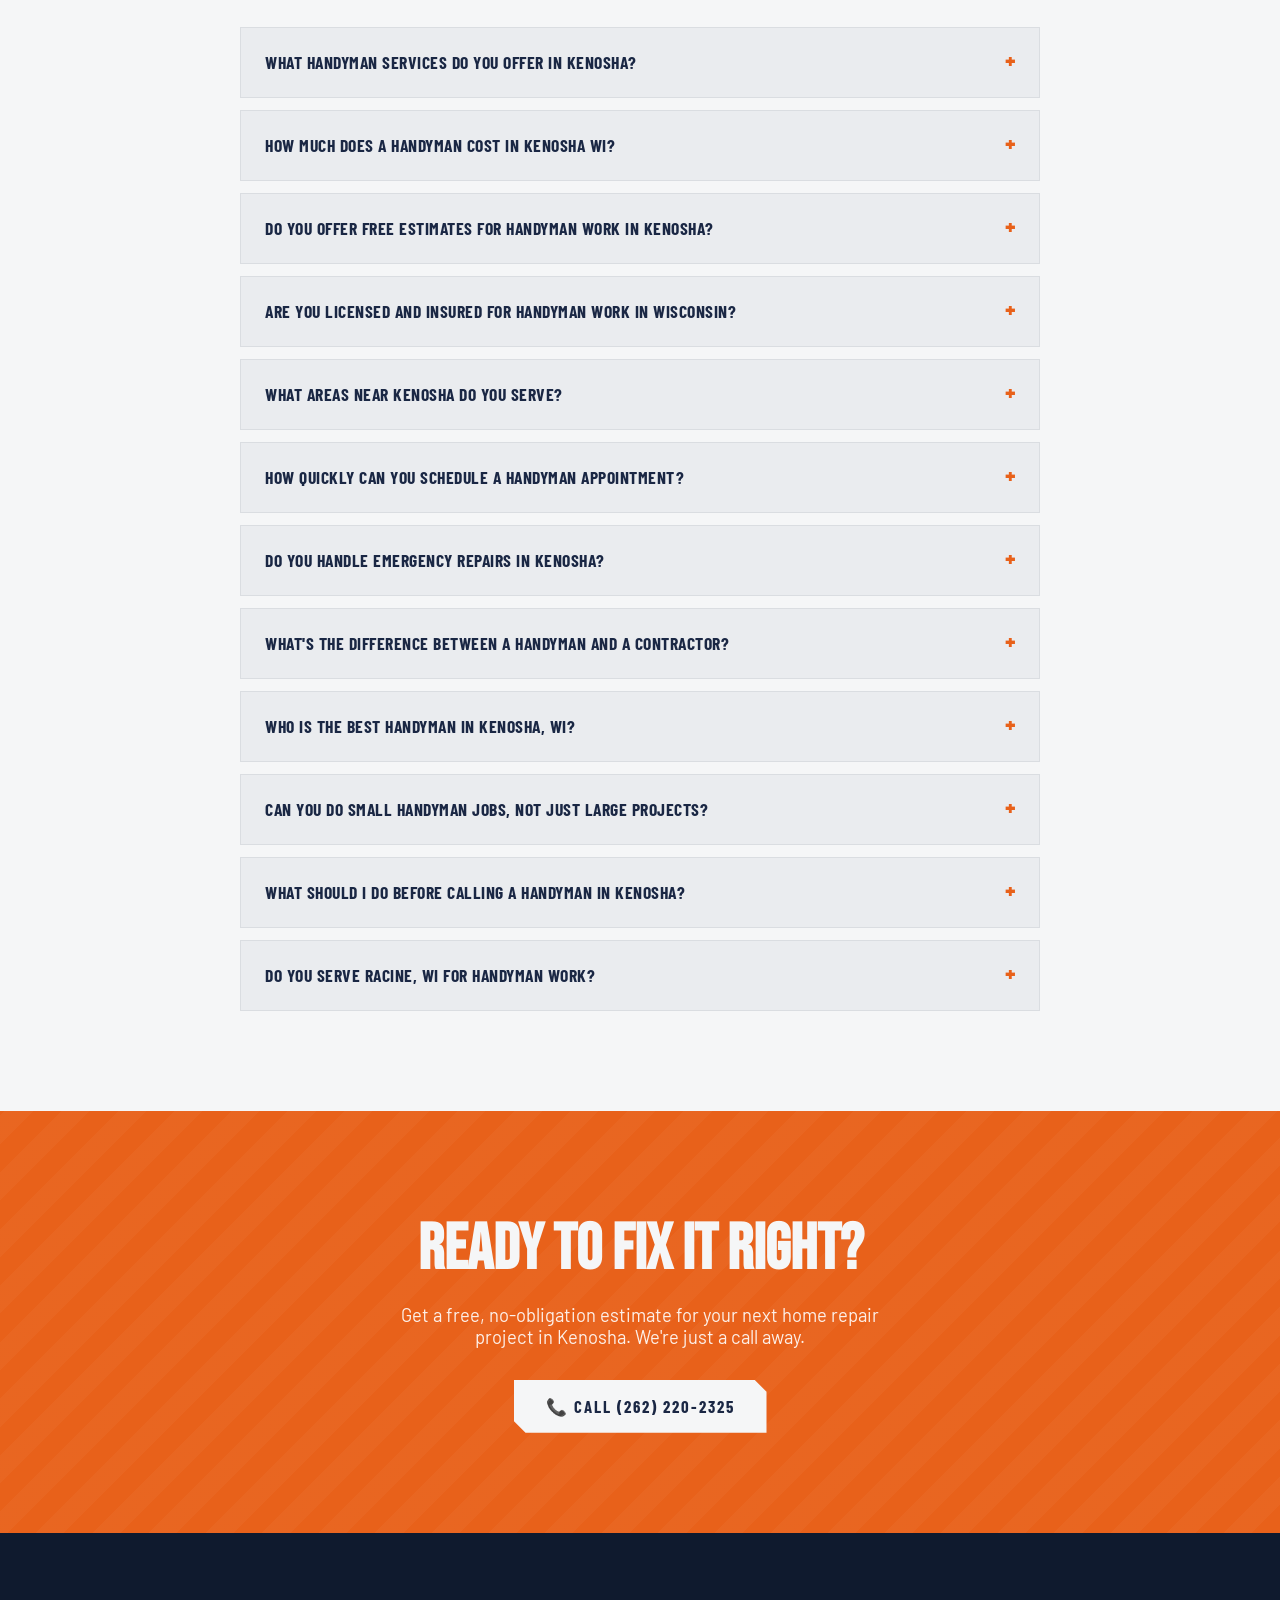
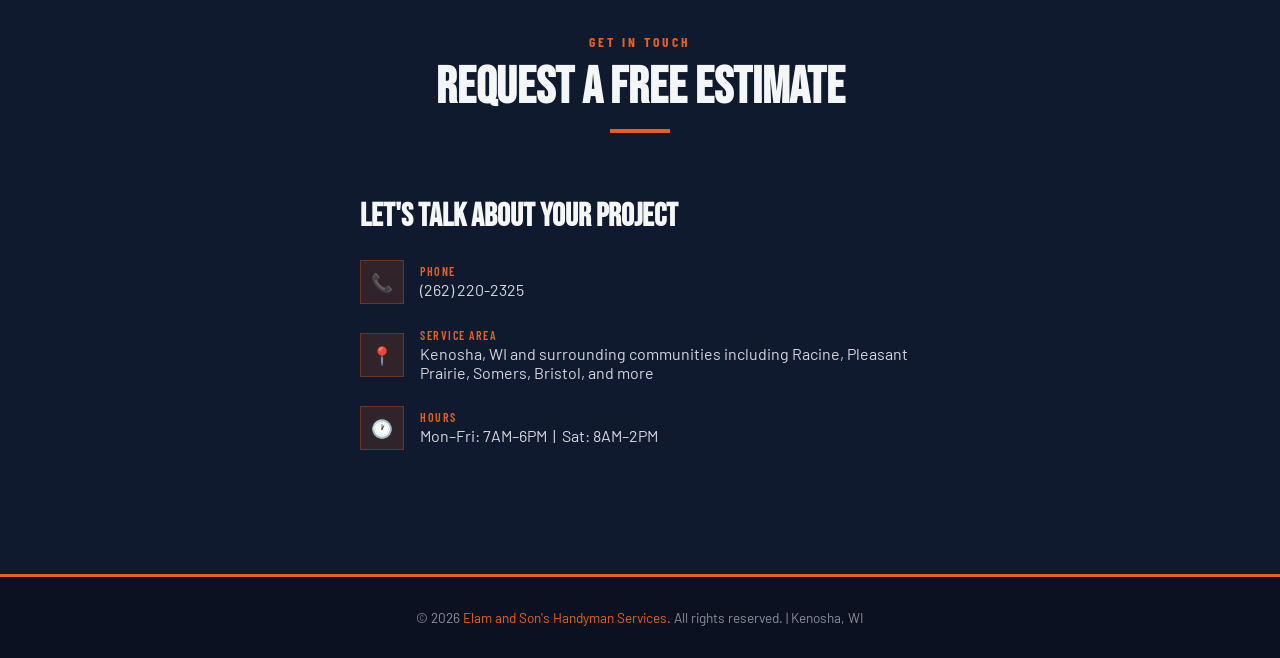
==== commit 28368b67: "Email removed — deleted from the contact info block and from the LocalBusiness schema "email" field." ====
--- a/index.html
+++ b/index.html
@@ -63,7 +63,6 @@
   "logo": "https://elamandsonsrepair.com/logo.jpg",
   "image": "https://elamandsonsrepair.com/og-image.jpg",
   "telephone": "(262) 220-2325",
-  "email": "info@elamandsonsrepair.com",
   "address": {
     "@type": "PostalAddress",
     "addressLocality": "Kenosha",
@@ -216,7 +215,7 @@
       "name": "Do you offer free estimates for handyman work in Kenosha?",
       "acceptedAnswer": {
         "@type": "Answer",
-        "text": "Yes, Elam and Son's provides free, no-obligation estimates for all handyman work in the Kenosha area. Just give us a call at (262) 220-2325 or fill out our online contact form, and we'll get back to you within 24 hours."
+        "text": "Yes, Elam and Son's provides free, no-obligation estimates for all handyman work in the Kenosha area. Just give us a call at (262) 220-2325 and we'll get back to you within 24 hours."
       }
     },
     {
@@ -649,7 +648,7 @@
       <details class="faq-item fade-up">
         <summary>Do you offer free estimates for handyman work in Kenosha?</summary>
         <div class="faq-answer">
-          <p>Yes, Elam and Son's provides free, no-obligation estimates for all handyman work in the Kenosha area. Just give us a call at (262) 220-2325 or fill out our online contact form, and we'll get back to you within 24 hours.</p>
+          <p>Yes, Elam and Son's provides free, no-obligation estimates for all handyman work in the Kenosha area. Just give us a call at (262) 220-2325 and we'll get back to you within 24 hours.</p>
         </div>
       </details>
       <details class="faq-item fade-up">
@@ -730,7 +729,8 @@
       <h2 id="contact-heading" class="light">Request a Free Estimate</h2>
       <div class="line"></div>
     </div>
-    <div class="contact-grid">
+    <!-- Form commented out — not yet configured. Contact info centered to fill layout. -->
+    <div class="contact-grid" style="grid-template-columns: 1fr; max-width: 560px; margin-left: auto; margin-right: auto;">
       <div class="contact-info fade-up">
         <h3>Let's Talk About Your Project</h3>
         <!-- SEO/AEO Optimization: <address> element provides semantic NAP markup for local SEO -->
@@ -742,13 +742,7 @@
               <div class="value"><a href="tel:+12622202325">(262) 220-2325</a></div>
             </div>
           </div>
-          <div class="contact-item">
-            <div class="icon" aria-hidden="true">✉️</div>
-            <div class="details">
-              <div class="label">Email</div>
-              <div class="value"><a href="mailto:info@elamandsonsrepair.com">info@elamandsonsrepair.com</a></div>
-            </div>
-          </div>
+          <!-- Email removed — not yet configured -->
           <div class="contact-item">
             <div class="icon" aria-hidden="true">📍</div>
             <div class="details">
@@ -765,6 +759,7 @@
           </div>
         </address>
       </div>
+      <!--
       <form class="contact-form fade-up" name="contact" method="POST" data-netlify="true" netlify-honeypot="bot-field" onsubmit="event.preventDefault(); this.submit(); alert('Thank you! We\'ll be in touch within 24 hours.');">
         <input type="hidden" name="form-name" value="contact">
         <p class="hidden" style="display:none;"><label>Don't fill this out: <input type="text" name="bot-field"></label></p>
@@ -788,6 +783,7 @@
         <textarea name="message" placeholder="Tell us about your project..." aria-label="Project description"></textarea>
         <button type="submit" class="btn btn-primary" style="width:100%; justify-content:center;">Send Request</button>
       </form>
+      -->
     </div>
   </div>
 </section>
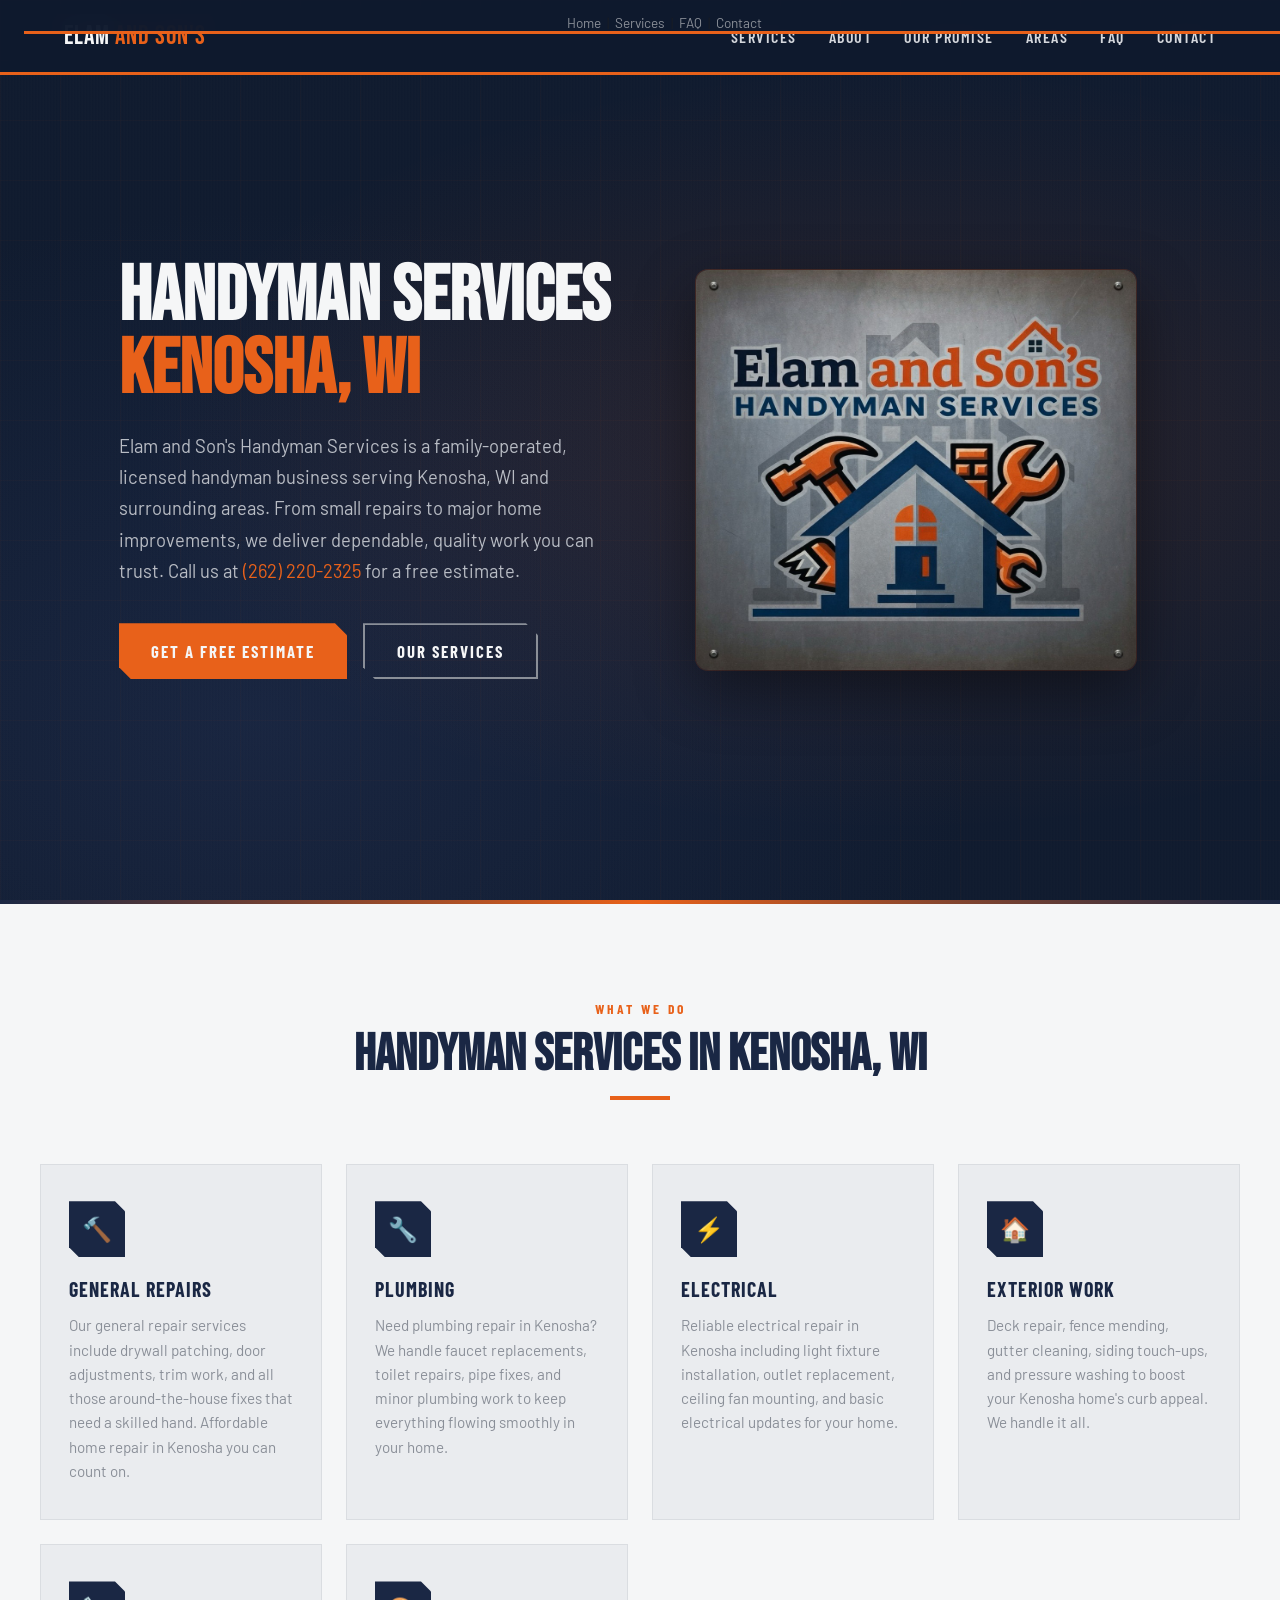
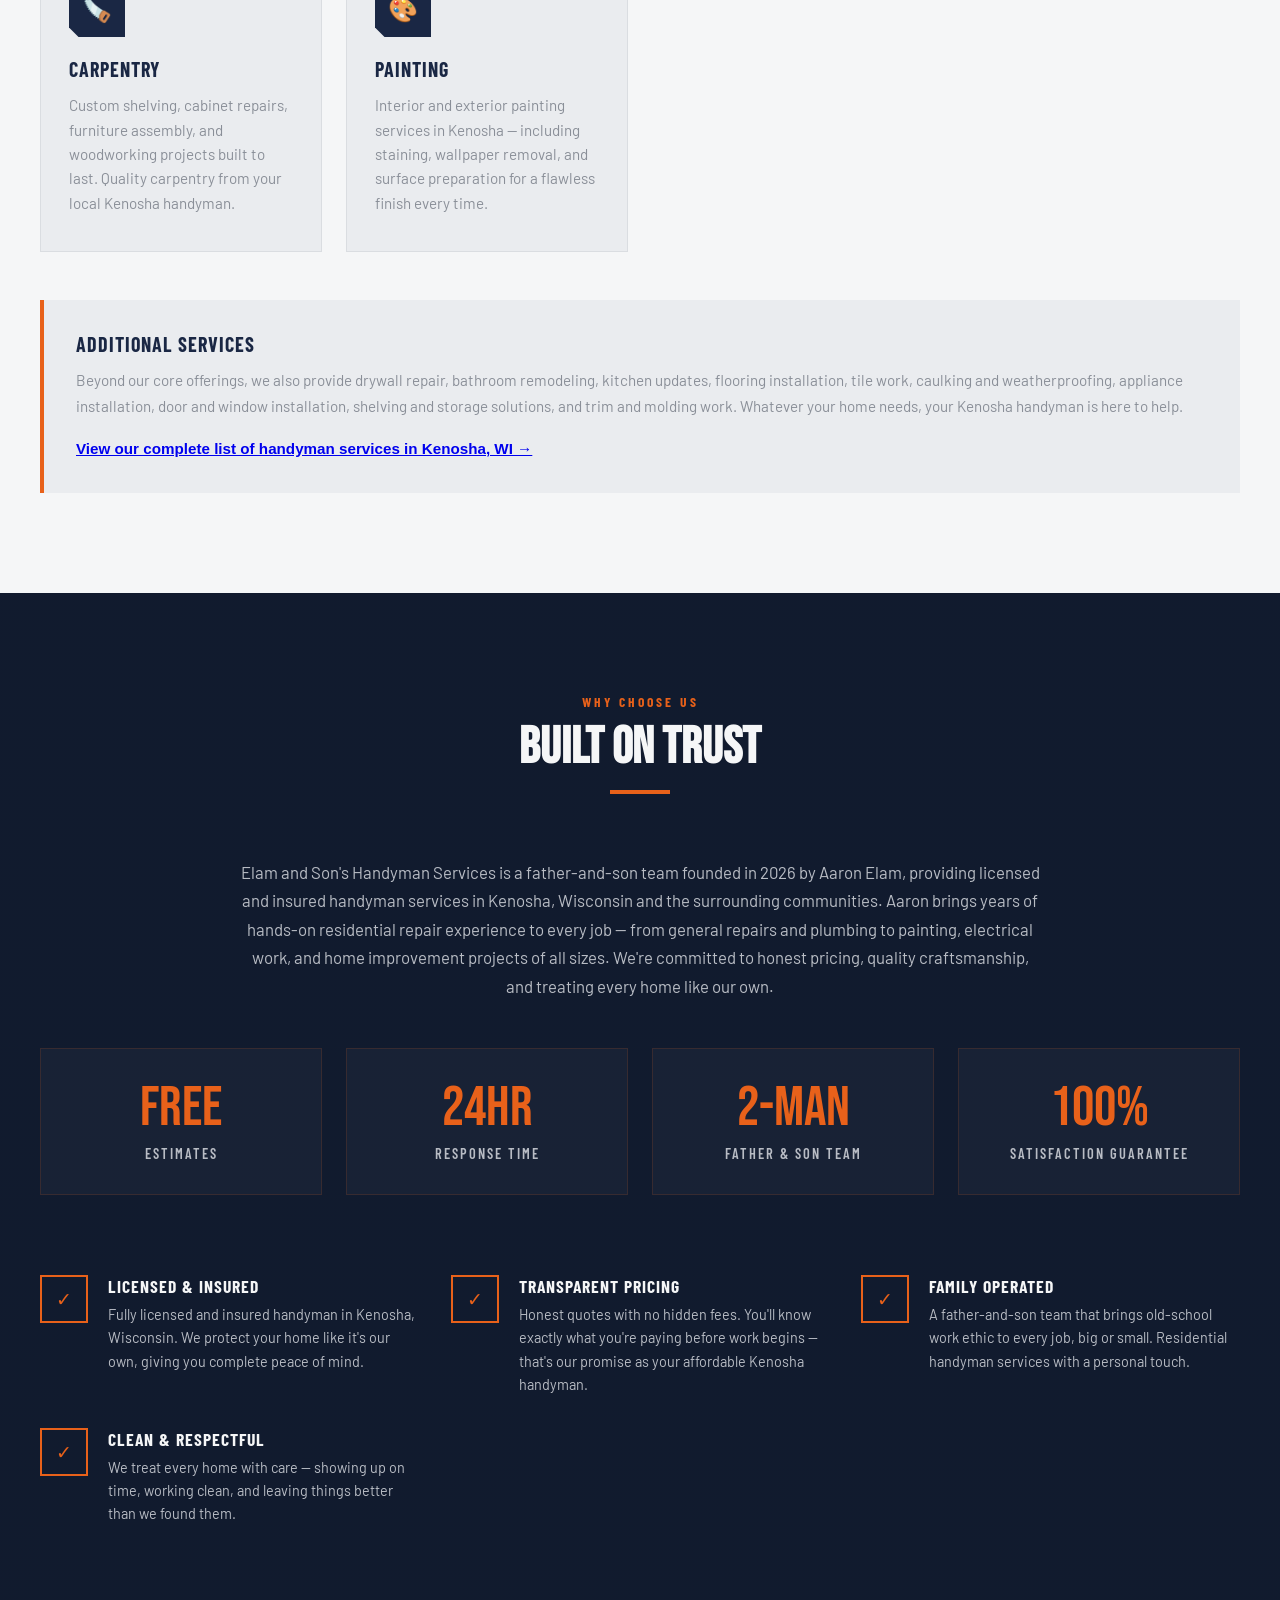
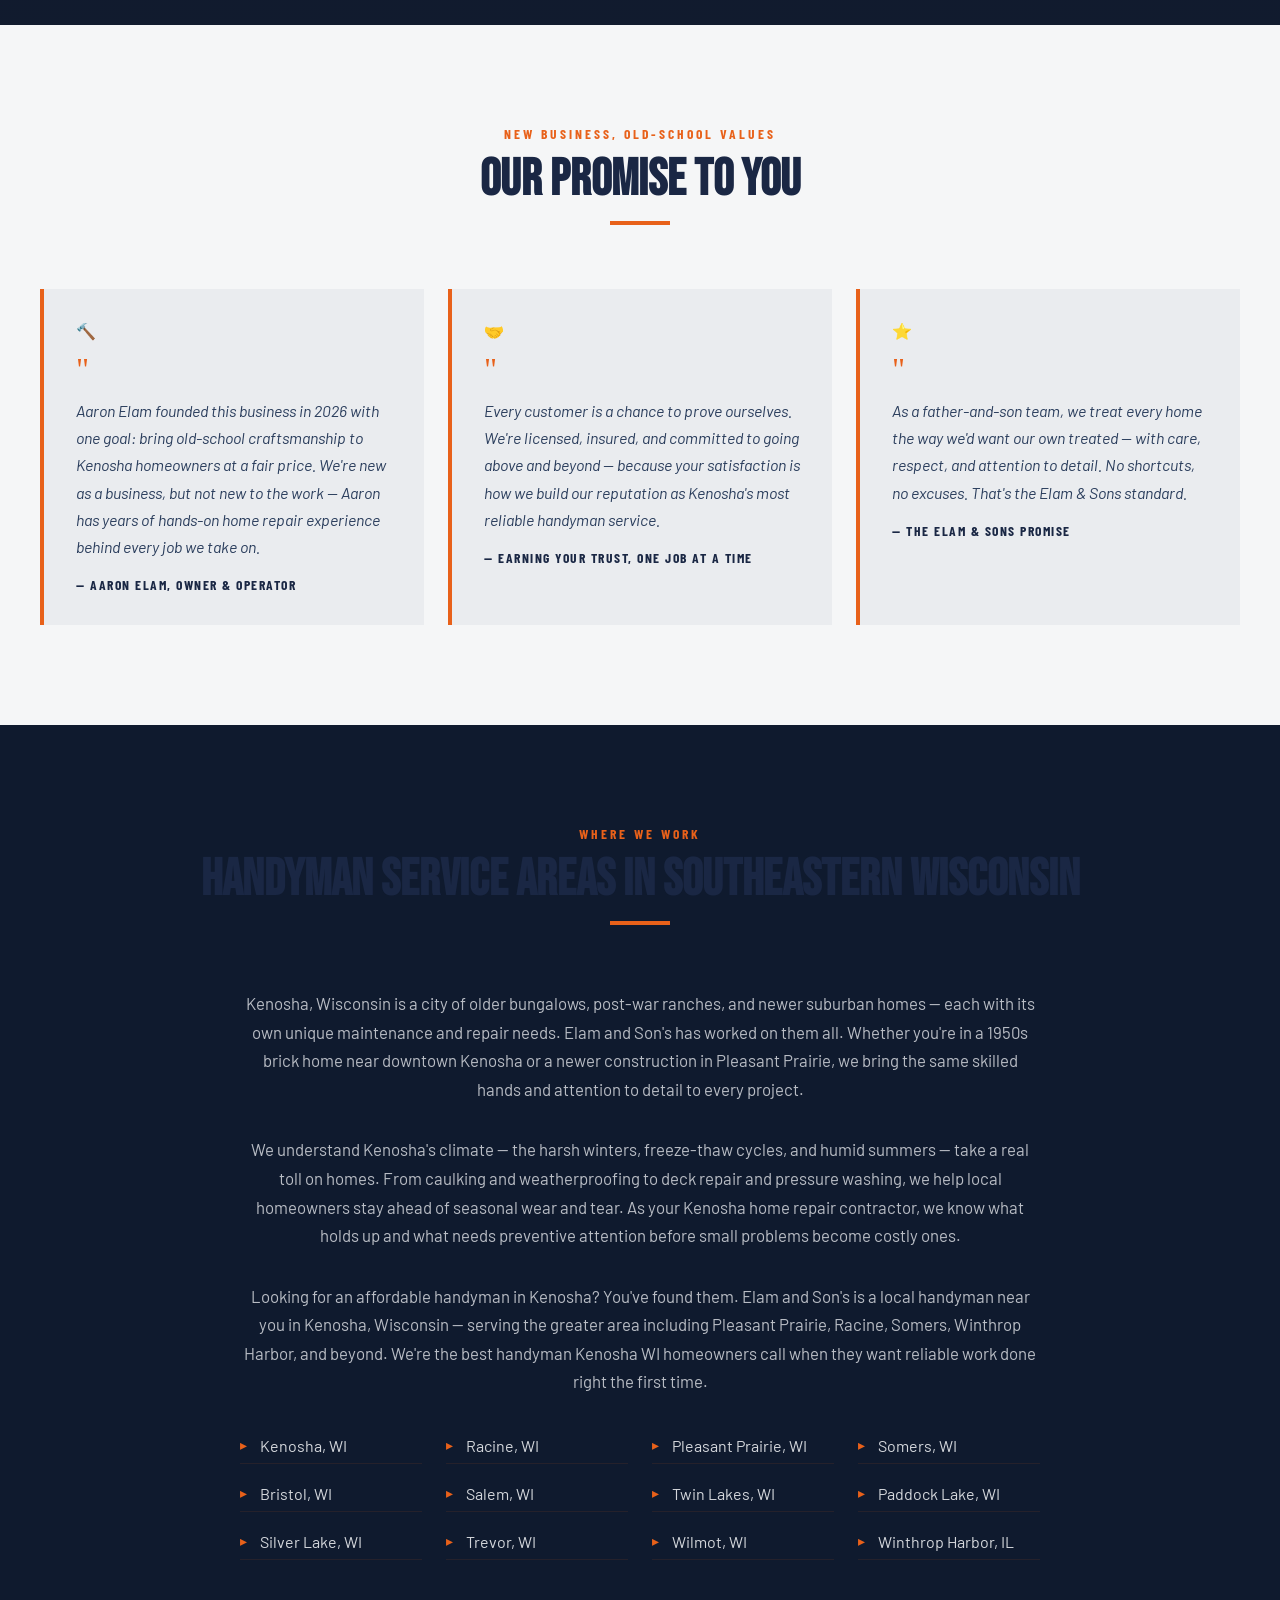
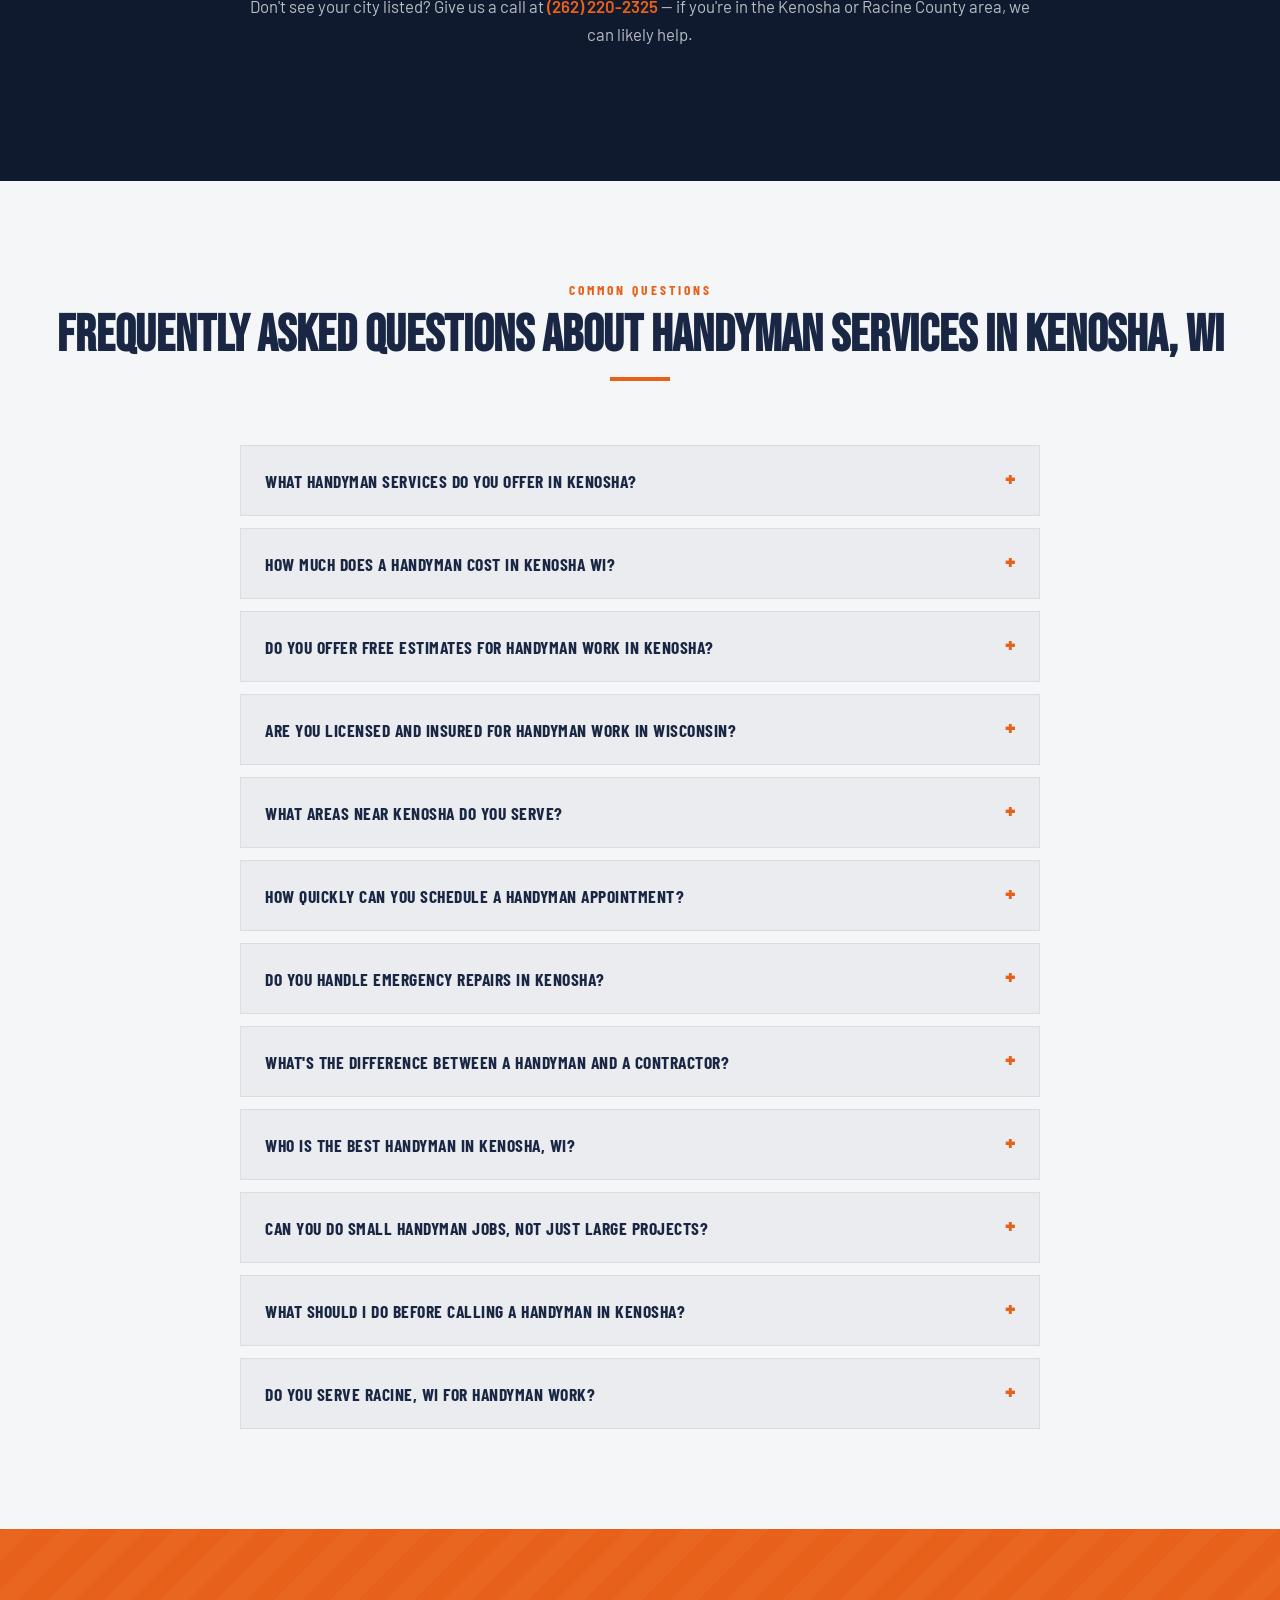
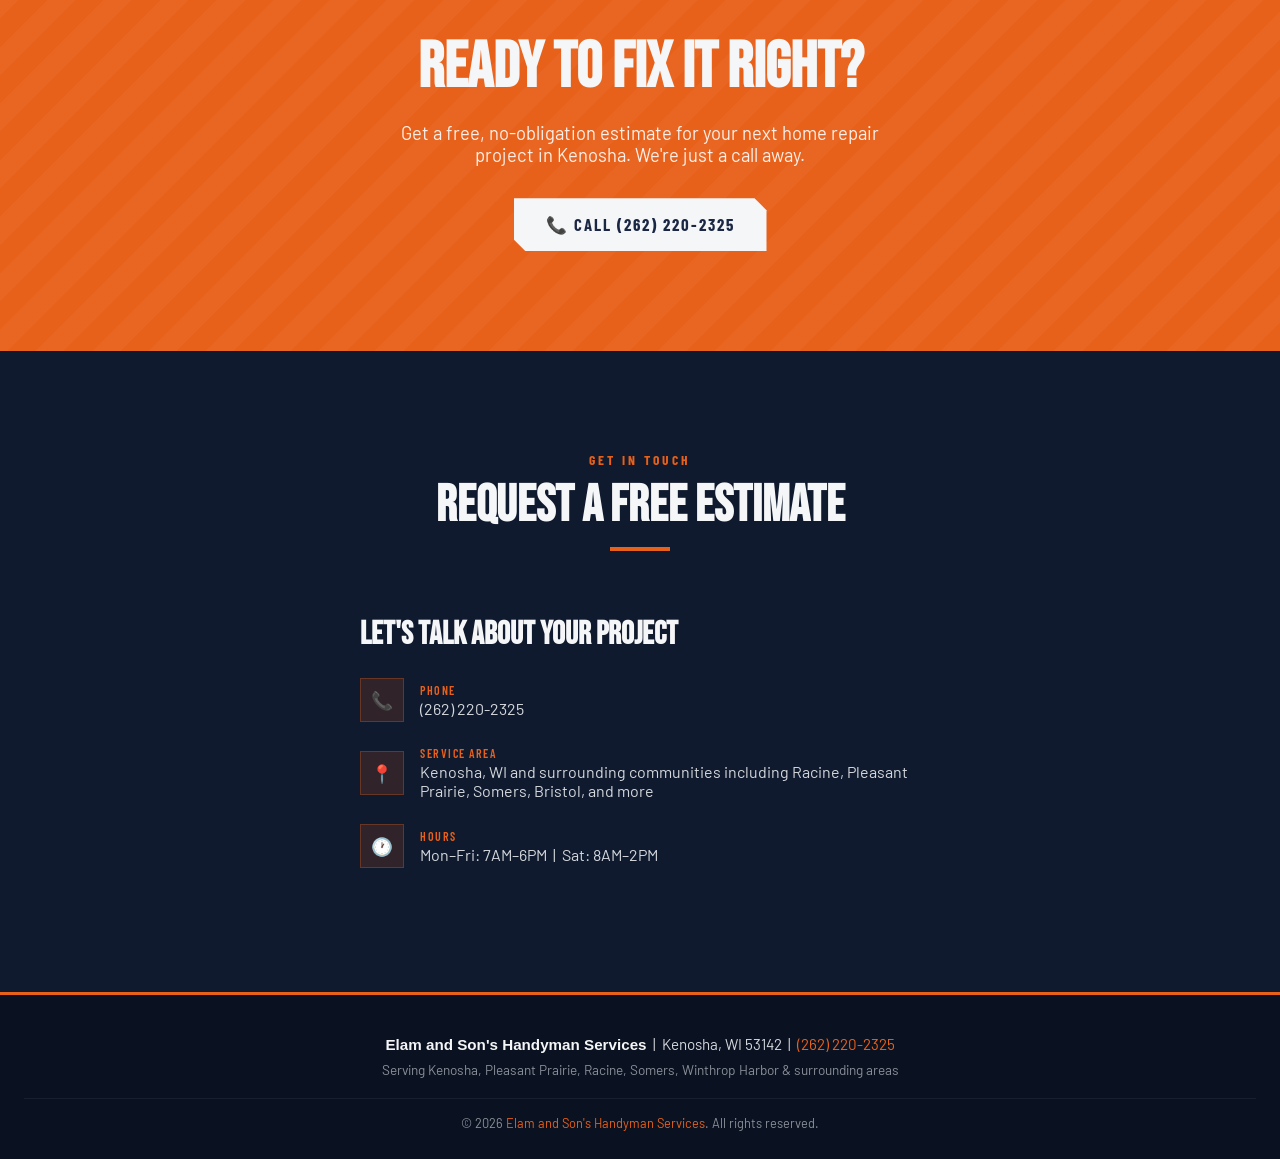
==== commit 607d7650: "seo and aeo enhancments" ====
--- a/index.html
+++ b/index.html
@@ -4,8 +4,7 @@
 <meta charset="UTF-8">
 <meta name="viewport" content="width=device-width, initial-scale=1.0">
 <meta http-equiv="Content-Type" content="text/html; charset=UTF-8">
-<!-- SEO IMPROVEMENT: Title rewritten to keyword-first format under 60 chars; targets "Handyman Kenosha WI" primary query -->
-<title>Elam and Son's | Handyman Services Kenosha WI</title>
+<title>Elam &amp; Sons Repair | Handyman Services in Kenosha, WI</title>
 <!-- SEO IMPROVEMENT: Meta description rewritten — 153 chars, keyword-first, includes location, trust signal, service list, and CTA -->
 <meta name="description" content="Handyman in Kenosha, WI. Licensed & insured. Plumbing, electrical, painting, carpentry & more. Serving Racine, Pleasant Prairie & surrounding areas. Free estimates.">
 <link rel="canonical" href="https://elamandsonsrepair.com/">
@@ -29,8 +28,8 @@
 
 <!-- Open Graph -->
 <meta property="og:type" content="website">
-<meta property="og:title" content="Elam and Son's Handyman Services | Kenosha, WI">
-<meta property="og:description" content="From small repairs to major upgrades, Elam and Son's delivers dependable, quality handyman work you can trust. Serving Kenosha, WI and surrounding areas.">
+<meta property="og:title" content="Elam &amp; Sons Repair | Handyman Kenosha WI">
+<meta property="og:description" content="Professional handyman services in Kenosha, WI. Call Elam &amp; Sons for drywall, carpentry, fixtures, and more.">
 <meta property="og:image" content="https://elamandsonsrepair.com/og-image.jpg">
 <!-- SEO/AEO Optimization: OG image dimensions for richer social preview rendering -->
 <meta property="og:image:width" content="1200">
@@ -42,8 +41,8 @@
 
 <!-- Twitter Card -->
 <meta name="twitter:card" content="summary_large_image">
-<meta name="twitter:title" content="Elam and Son's Handyman Services | Kenosha, WI">
-<meta name="twitter:description" content="From small repairs to major upgrades, Elam and Son's delivers dependable, quality handyman work you can trust. Serving Kenosha, WI and surrounding areas.">
+<meta name="twitter:title" content="Elam &amp; Sons Repair | Handyman Kenosha WI">
+<meta name="twitter:description" content="Professional handyman services in Kenosha, WI. Call Elam &amp; Sons for drywall, carpentry, fixtures, and more.">
 <meta name="twitter:image" content="https://elamandsonsrepair.com/og-image.jpg">
 
 <link rel="preconnect" href="https://fonts.googleapis.com">
@@ -62,7 +61,7 @@
   "url": "https://elamandsonsrepair.com/",
   "logo": "https://elamandsonsrepair.com/logo.jpg",
   "image": "https://elamandsonsrepair.com/og-image.jpg",
-  "telephone": "(262) 220-2325",
+  "telephone": "+12622202325",
   "address": {
     "@type": "PostalAddress",
     "addressLocality": "Kenosha",
@@ -130,6 +129,11 @@
       "@type": "City",
       "name": "Wilmot",
       "containedInPlace": { "@type": "State", "name": "Wisconsin" }
+    },
+    {
+      "@type": "City",
+      "name": "Winthrop Harbor",
+      "containedInPlace": { "@type": "State", "name": "Illinois" }
     }
   ],
   "openingHoursSpecification": [
@@ -147,6 +151,11 @@
     }
   ],
   "priceRange": "$$",
+  "foundingDate": "2026",
+  "founder": {
+    "@type": "Person",
+    "name": "Aaron Elam"
+  },
   "hasOfferCatalog": {
     "@type": "OfferCatalog",
     "name": "Handyman Services",
@@ -407,7 +416,7 @@
     <div class="logo-text">Elam <span>and Son's</span></div>
     <!-- SEO IMPROVEMENT: title attributes added to nav anchors for keyword-rich internal link context -->
     <ul id="navMenu" role="list">
-      <li><a href="#services" title="Handyman services in Kenosha, WI">Services</a></li>
+      <li><a href="services.html" title="Full list of handyman services in Kenosha, WI">Services</a></li>
       <li><a href="#why-us" title="Why choose Elam and Son's handyman in Kenosha">About</a></li>
       <li><a href="#our-promise" title="Our promise to Kenosha homeowners">Our Promise</a></li>
       <li><a href="#service-areas" title="Handyman service areas in southeastern Wisconsin">Areas</a></li>
@@ -436,7 +445,7 @@
       <!-- SEO IMPROVEMENT: title attributes on hero CTAs add keyword-rich anchor context for crawlers -->
       <div class="cta-group">
         <a href="#contact" class="btn btn-primary" title="Request a free handyman estimate in Kenosha, WI">Get a Free Estimate</a>
-        <a href="#services" class="btn btn-outline" title="View all handyman services offered in Kenosha, WI and surrounding areas">Our Services</a>
+        <a href="services.html" class="btn btn-outline" title="View all handyman services offered in Kenosha, WI and surrounding areas">Our Services</a>
       </div>
     </div>
     <div class="hero-logo">
@@ -492,6 +501,7 @@
     <div class="services-extended fade-up">
       <h3>Additional Services</h3>
       <p>Beyond our core offerings, we also provide drywall repair, bathroom remodeling, kitchen updates, flooring installation, tile work, caulking and weatherproofing, appliance installation, door and window installation, shelving and storage solutions, and trim and molding work. Whatever your home needs, your Kenosha handyman is here to help.</p>
+      <p style="margin-top:16px;"><a href="services.html" class="orange-link" style="font-weight:700;">View our complete list of handyman services in Kenosha, WI &rarr;</a></p>
     </div>
   </div>
 </section>
@@ -506,7 +516,7 @@
       <div class="line"></div>
     </div>
     <div class="about-summary fade-up">
-      <p>Elam and Son's Handyman Services is a father-and-son team providing licensed, insured handyman services in Kenosha, Wisconsin and the surrounding communities. We specialize in residential handyman work — from general repairs and plumbing to painting, electrical, and home improvement projects of all sizes. We're committed to honest pricing, quality craftsmanship, and treating every home like our own.</p>
+      <p>Elam and Son's Handyman Services is a father-and-son team founded in 2026 by Aaron Elam, providing licensed and insured handyman services in Kenosha, Wisconsin and the surrounding communities. Aaron brings years of hands-on residential repair experience to every job — from general repairs and plumbing to painting, electrical work, and home improvement projects of all sizes. We're committed to honest pricing, quality craftsmanship, and treating every home like our own.</p>
     </div>
     <div class="stats-row">
       <div class="stat-card fade-up">
@@ -573,20 +583,20 @@
       <div class="testimonial-card fade-up">
         <div class="stars" aria-hidden="true">🔨</div>
         <div class="quote" aria-hidden="true">"</div>
-        <p>We're a brand-new business, but we're not new to the work. With years of hands-on experience in home repair and Kenosha home improvement, we're ready to earn your trust — one project at a time.</p>
-        <div class="author">— Built on Experience</div>
+        <p>Aaron Elam founded this business in 2026 with one goal: bring old-school craftsmanship to Kenosha homeowners at a fair price. We're new as a business, but not new to the work — Aaron has years of hands-on home repair experience behind every job we take on.</p>
+        <div class="author">— Aaron Elam, Owner &amp; Operator</div>
       </div>
       <div class="testimonial-card fade-up">
         <div class="stars" aria-hidden="true">🤝</div>
         <div class="quote" aria-hidden="true">"</div>
-        <p>Every first customer is a chance to prove ourselves. We'll go above and beyond because your satisfaction is how we build our reputation as Kenosha's most reliable handyman.</p>
-        <div class="author">— Earning Your Trust</div>
+        <p>Every customer is a chance to prove ourselves. We're licensed, insured, and committed to going above and beyond — because your satisfaction is how we build our reputation as Kenosha's most reliable handyman service.</p>
+        <div class="author">— Earning Your Trust, One Job at a Time</div>
       </div>
       <div class="testimonial-card fade-up">
         <div class="stars" aria-hidden="true">⭐</div>
         <div class="quote" aria-hidden="true">"</div>
-        <p>Be one of our first customers and see the difference a family-run team makes. We treat every home like our own — no shortcuts, no excuses.</p>
-        <div class="author">— Your Satisfaction, Guaranteed</div>
+        <p>As a father-and-son team, we treat every home the way we'd want our own treated — with care, respect, and attention to detail. No shortcuts, no excuses. That's the Elam &amp; Sons standard.</p>
+        <div class="author">— The Elam &amp; Sons Promise</div>
       </div>
     </div>
   </div>
@@ -603,7 +613,9 @@
       <div class="line"></div>
     </div>
     <div class="service-areas-content fade-up">
-      <p>Elam and Son's Handyman Services proudly serves homeowners throughout southeastern Wisconsin. Based in Kenosha, we provide handyman services to the surrounding communities so you never have to wait long for reliable home repair help. Whether you need a handyman in Pleasant Prairie, Racine, or Somers, WI — we've got you covered.</p>
+      <p>Kenosha, Wisconsin is a city of older bungalows, post-war ranches, and newer suburban homes — each with its own unique maintenance and repair needs. Elam and Son's has worked on them all. Whether you're in a 1950s brick home near downtown Kenosha or a newer construction in Pleasant Prairie, we bring the same skilled hands and attention to detail to every project.</p>
+      <p>We understand Kenosha's climate — the harsh winters, freeze-thaw cycles, and humid summers — take a real toll on homes. From caulking and weatherproofing to deck repair and pressure washing, we help local homeowners stay ahead of seasonal wear and tear. As your Kenosha home repair contractor, we know what holds up and what needs preventive attention before small problems become costly ones.</p>
+      <p>Looking for an affordable handyman in Kenosha? You've found them. Elam and Son's is a local handyman near you in Kenosha, Wisconsin — serving the greater area including Pleasant Prairie, Racine, Somers, Winthrop Harbor, and beyond. We're the best handyman Kenosha WI homeowners call when they want reliable work done right the first time.</p>
       <ul class="areas-list">
         <li>Kenosha, WI</li>
         <li>Racine, WI</li>
@@ -616,8 +628,9 @@
         <li>Silver Lake, WI</li>
         <li>Trevor, WI</li>
         <li>Wilmot, WI</li>
+        <li>Winthrop Harbor, IL</li>
       </ul>
-      <p>Don't see your city listed? Give us a call at <a href="tel:+12622202325" class="orange-link">(262) 220-2325</a> — if you're in the Kenosha area, we can likely help.</p>
+      <p>Don't see your city listed? Give us a call at <a href="tel:+12622202325" class="orange-link">(262) 220-2325</a> — if you're in the Kenosha or Racine County area, we can likely help.</p>
     </div>
   </div>
 </section>
@@ -791,8 +804,28 @@
 </main><!-- end main content -->
 
 <!-- ─── FOOTER ─── -->
-<footer>
-  <p>© 2026 <span>Elam and Son's Handyman Services</span>. All rights reserved. | Kenosha, WI</p>
+<footer itemscope itemtype="https://schema.org/HomeAndConstructionBusiness">
+  <meta itemprop="name" content="Elam and Son's Handyman Services">
+  <meta itemprop="telephone" content="+12622202325">
+  <div class="footer-nap">
+    <p>
+      <span itemprop="name"><strong>Elam and Son's Handyman Services</strong></span>
+      &nbsp;|&nbsp;
+      <span itemprop="address" itemscope itemtype="https://schema.org/PostalAddress">
+        <span itemprop="addressLocality">Kenosha</span>, <span itemprop="addressRegion">WI</span> <span itemprop="postalCode">53142</span>
+      </span>
+      &nbsp;|&nbsp;
+      <a href="tel:+12622202325" itemprop="telephone">(262) 220-2325</a>
+    </p>
+    <p class="footer-areas">Serving Kenosha, Pleasant Prairie, Racine, Somers, Winthrop Harbor &amp; surrounding areas</p>
+    <nav class="footer-links" aria-label="Footer navigation">
+      <a href="index.html">Home</a> &nbsp;|&nbsp;
+      <a href="services.html">Services</a> &nbsp;|&nbsp;
+      <a href="index.html#faq">FAQ</a> &nbsp;|&nbsp;
+      <a href="index.html#contact">Contact</a>
+    </nav>
+  </div>
+  <p class="footer-copy">© 2026 <span>Elam and Son's Handyman Services</span>. All rights reserved.</p>
 </footer>
 
 <noscript>
--- a/css/styles.css
+++ b/css/styles.css
@@ -831,17 +831,58 @@
   /* ─── FOOTER ─── */
   footer {
     background: #0a1120;
-    padding: 32px 24px;
+    padding: 40px 24px 28px;
     text-align: center;
     border-top: 3px solid var(--orange);
   }
 
-  footer p {
+  .footer-nap {
+    margin-bottom: 20px;
+  }
+
+  .footer-nap p {
+    color: var(--steel-light);
+    font-size: 0.95rem;
+    margin-bottom: 8px;
+  }
+
+  .footer-nap strong { color: var(--white); }
+
+  .footer-nap a {
+    color: var(--orange);
+    text-decoration: none;
+    transition: color 0.2s;
+  }
+
+  .footer-nap a:hover { color: var(--orange-bright); }
+
+  .footer-areas {
+    color: var(--steel-dark) !important;
+    font-size: 0.85rem !important;
+  }
+
+  .footer-links {
+    margin-top: 14px;
+    font-size: 0.85rem;
+  }
+
+  .footer-links a {
     color: var(--steel-dark);
-    font-size: 0.85rem;
-  }
-
-  footer p span { color: var(--orange); }
+    text-decoration: none;
+    transition: color 0.2s;
+  }
+
+  .footer-links a:hover { color: var(--orange); }
+
+  .footer-copy {
+    color: var(--steel-dark);
+    font-size: 0.8rem;
+    border-top: 1px solid rgba(255,255,255,0.06);
+    padding-top: 16px;
+    margin-top: 16px;
+  }
+
+  .footer-copy span { color: var(--orange); }
 
   /* ─── ANIMATIONS ─── */
   .fade-up {
